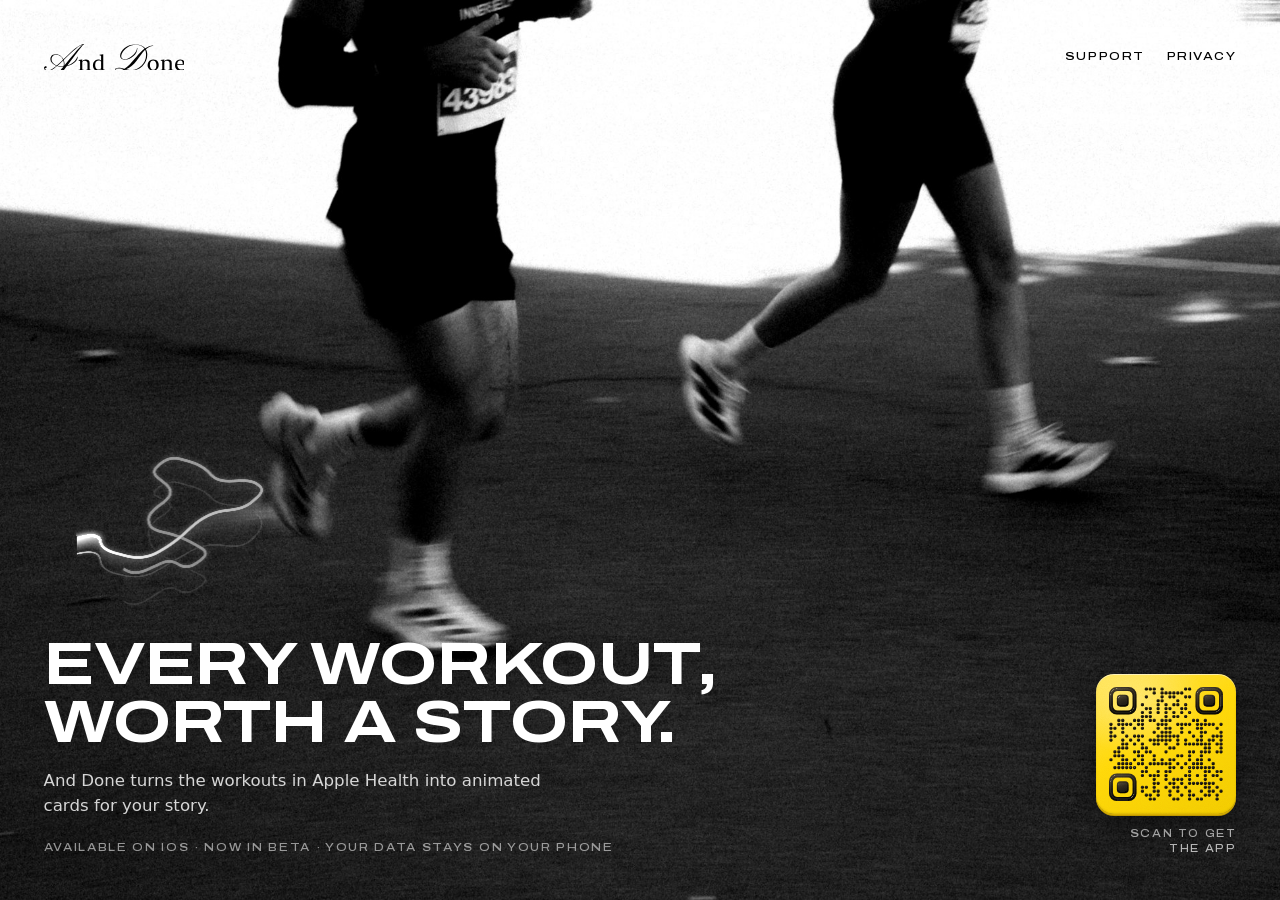
==== index.html @ 9818ea08 "Fine print: Available on iOS Co-Authored-By: Claude Opus 5.5 <noreply@anthropic.com>" ====
<!doctype html>
<html lang="en">
<head>
<meta charset="utf-8">
<meta name="viewport" content="width=device-width, initial-scale=1, viewport-fit=cover">
<title>And Done · Every workout, worth a story</title>
<meta name="description" content="And Done turns the workouts in Apple Health into animated cards for your story. Available on iOS, and your data stays on your phone.">
<meta name="theme-color" content="#000000">
<meta property="og:type" content="website">
<meta property="og:url" content="https://anddone.club/">
<meta property="og:title" content="And Done · Every workout, worth a story">
<meta property="og:description" content="Turn the workouts in Apple Health into animated cards for your story.">
<meta property="og:image" content="https://anddone.club/assets/og.jpg">
<meta name="twitter:card" content="summary_large_image">
<link rel="canonical" href="https://anddone.club/">
<link rel="icon" href="/assets/favicon.png">
<link rel="apple-touch-icon" href="/assets/apple-touch-icon.png">
<link rel="preload" as="image" href="/assets/runners.jpg" imagesrcset="/assets/runners-1200.jpg 1200w, /assets/runners.jpg 2000w" imagesizes="100vw">
<link rel="stylesheet" href="/assets/site.css">
<script src="/assets/route.js" defer></script>
<script src="/assets/qr.js" defer></script>
</head>
<body class="landing">
<img class="backdrop" src="/assets/runners.jpg" srcset="/assets/runners-1200.jpg 1200w, /assets/runners.jpg 2000w" sizes="100vw" alt="">

<header class="landing-bar">
  <a class="wordmark" href="/" aria-label="And Done home"><svg class="logo-svg" aria-hidden="true" xmlns="http://www.w3.org/2000/svg" viewBox="0 0 69.2203 13.19"><path fill="currentColor" d="M 1.974,13.123 C 1.316,13.123 0.823,12.992 0.494,12.731 C 0.165,12.464 0,12.142 0,11.763 C 0,11.483 0.096,11.288 0.289,11.176 C 0.487,11.058 0.683,10.999 0.875,10.999 C 0.981,10.999 1.083,11.03 1.183,11.092 C 1.288,11.154 1.341,11.263 1.341,11.418 C 1.341,11.536 1.288,11.642 1.183,11.735 C 1.083,11.828 0.962,11.874 0.82,11.874 C 0.739,11.874 0.658,11.871 0.577,11.865 C 0.503,11.853 0.435,11.825 0.373,11.781 L 0.373,11.847 C 0.373,12.145 0.5,12.39 0.754,12.582 C 1.015,12.775 1.447,12.871 2.049,12.871 C 2.465,12.871 2.89,12.781 3.325,12.601 C 3.759,12.421 4.213,12.169 4.685,11.847 C 4.914,11.679 5.141,11.505 5.364,11.325 C 5.594,11.145 5.83,10.956 6.072,10.757 C 5.172,10.422 4.464,9.956 3.949,9.36 C 3.44,8.758 3.17,8.127 3.139,7.469 C 3.12,7.035 3.213,6.631 3.418,6.259 C 3.623,5.88 3.933,5.572 4.349,5.337 C 4.765,5.101 5.274,4.983 5.877,4.983 C 6.715,4.983 7.454,5.231 8.093,5.728 C 8.733,6.218 9.223,6.827 9.565,7.553 L 9.816,7.302 C 10.965,6.153 11.961,5.191 12.806,4.415 C 13.65,3.638 14.377,3.005 14.985,2.515 C 15.594,2.018 16.118,1.624 16.559,1.332 C 17.006,1.04 17.4,0.804 17.742,0.624 C 18.201,0.382 18.58,0.217 18.878,0.13 C 19.176,0.043 19.403,0 19.558,0 C 19.67,0 19.726,0.028 19.726,0.084 C 19.726,0.109 19.663,0.146 19.539,0.196 C 19.446,0.227 19.313,0.332 19.139,0.512 C 18.965,0.692 18.71,1 18.375,1.434 C 18.04,1.863 17.581,2.465 16.997,3.241 C 16.419,4.011 15.681,4.998 14.78,6.203 C 13.886,7.401 12.784,8.863 11.474,10.589 C 12.604,10.254 13.594,9.723 14.445,8.997 C 15.296,8.27 15.901,7.429 16.261,6.473 C 16.336,6.287 16.385,6.193 16.41,6.193 C 16.429,6.193 16.457,6.221 16.494,6.277 C 16.537,6.327 16.559,6.389 16.559,6.463 C 16.522,6.997 16.37,7.469 16.103,7.879 C 15.836,8.283 15.516,8.668 15.143,9.034 C 14.647,9.518 14.054,9.925 13.365,10.254 C 12.675,10.577 11.946,10.819 11.176,10.98 L 9.583,13.085 C 9.391,13.073 9.192,13.06 8.987,13.048 C 8.789,13.036 8.627,13.029 8.503,13.029 C 8.398,13.029 8.301,13.036 8.214,13.048 C 8.134,13.06 8.05,13.073 7.963,13.085 C 8.199,12.787 8.432,12.498 8.661,12.219 C 8.891,11.934 9.118,11.654 9.341,11.381 C 9.391,11.306 9.425,11.247 9.444,11.204 C 9.344,11.21 9.245,11.216 9.146,11.223 C 9.053,11.223 8.956,11.223 8.857,11.223 C 8.404,11.223 7.969,11.191 7.553,11.129 C 7.143,11.067 6.758,10.98 6.398,10.869 C 5.957,11.241 5.569,11.552 5.234,11.8 C 4.905,12.048 4.619,12.247 4.377,12.396 C 3.98,12.644 3.583,12.828 3.185,12.945 C 2.788,13.063 2.384,13.123 1.974,13.123 Z M 9.965,10.617 C 11.716,8.469 13.188,6.696 14.38,5.299 C 15.578,3.902 16.541,2.81 17.267,2.021 C 17.993,1.226 18.527,0.671 18.869,0.354 C 18.67,0.435 18.462,0.522 18.245,0.615 C 18.034,0.708 17.779,0.844 17.481,1.024 C 16.978,1.329 16.395,1.751 15.73,2.291 C 15.072,2.825 14.296,3.499 13.402,4.312 C 12.514,5.125 11.477,6.11 10.291,7.264 L 9.695,7.842 C 9.819,8.152 9.912,8.472 9.975,8.801 C 10.043,9.13 10.077,9.459 10.077,9.788 C 10.077,10.068 10.04,10.344 9.965,10.617 Z M 6.296,10.571 C 6.724,10.204 7.184,9.795 7.674,9.341 C 8.171,8.882 8.73,8.351 9.351,7.749 C 9.034,7.01 8.568,6.411 7.954,5.951 C 7.345,5.492 6.659,5.262 5.895,5.262 C 5.498,5.262 5.132,5.364 4.796,5.569 C 4.467,5.774 4.203,6.044 4.005,6.38 C 3.812,6.709 3.716,7.066 3.716,7.451 C 3.716,8.096 3.93,8.702 4.359,9.267 C 4.787,9.832 5.433,10.266 6.296,10.571 Z M 8.913,10.962 C 9.136,10.962 9.354,10.953 9.565,10.934 C 9.639,10.741 9.692,10.546 9.723,10.347 C 9.76,10.148 9.779,9.981 9.779,9.844 C 9.779,9.23 9.677,8.633 9.472,8.056 C 8.907,8.602 8.385,9.093 7.907,9.528 C 7.435,9.956 7.007,10.338 6.622,10.673 C 7.299,10.866 8.062,10.962 8.913,10.962 Z M 18.787,7.627 L 18.787,8.474 C 18.946,8.217 19.18,8.004 19.488,7.833 C 19.796,7.659 20.158,7.573 20.574,7.573 C 21.125,7.573 21.572,7.721 21.916,8.018 C 22.264,8.315 22.438,8.739 22.438,9.289 L 22.438,12.228 C 22.438,12.395 22.479,12.509 22.563,12.571 C 22.646,12.632 22.86,12.681 23.204,12.717 L 23.204,13.076 L 20.661,13.076 L 20.661,12.717 C 20.98,12.681 21.179,12.636 21.259,12.582 C 21.338,12.524 21.378,12.413 21.378,12.25 L 21.378,9.577 C 21.378,9.128 21.262,8.788 21.03,8.556 C 20.802,8.32 20.489,8.203 20.091,8.203 C 19.779,8.203 19.515,8.264 19.297,8.387 C 19.08,8.507 18.919,8.654 18.814,8.827 L 18.814,12.25 C 18.814,12.413 18.854,12.524 18.933,12.582 C 19.013,12.636 19.212,12.681 19.531,12.717 L 19.531,13.076 L 16.989,13.076 L 16.989,12.717 C 17.329,12.681 17.541,12.632 17.624,12.571 C 17.711,12.509 17.755,12.395 17.755,12.228 L 17.755,8.697 C 17.755,8.552 17.733,8.453 17.689,8.398 C 17.646,8.344 17.548,8.297 17.396,8.257 L 16.989,8.154 L 16.989,7.839 L 18.787,7.627 Z M 24.051,10.441 C 24.051,9.872 24.165,9.373 24.393,8.942 C 24.625,8.511 24.935,8.176 25.322,7.937 C 25.71,7.694 26.145,7.573 26.626,7.573 C 26.938,7.573 27.217,7.627 27.463,7.735 C 27.713,7.844 27.914,7.984 28.066,8.154 L 28.066,6.089 C 28.066,5.941 28.046,5.841 28.006,5.791 C 27.966,5.736 27.869,5.687 27.713,5.644 L 27.3,5.541 L 27.3,5.231 L 29.131,5.014 L 29.131,12.055 C 29.131,12.203 29.151,12.305 29.191,12.359 C 29.234,12.409 29.335,12.457 29.495,12.5 L 29.897,12.603 L 29.897,12.913 L 28.088,13.13 L 28.088,12.234 C 27.943,12.516 27.704,12.746 27.371,12.924 C 27.037,13.101 26.673,13.19 26.279,13.19 C 25.884,13.19 25.516,13.081 25.176,12.864 C 24.839,12.647 24.567,12.333 24.361,11.924 C 24.154,11.511 24.051,11.017 24.051,10.441 Z M 25.159,10.338 C 25.159,10.794 25.228,11.189 25.366,11.522 C 25.503,11.852 25.695,12.107 25.942,12.288 C 26.188,12.466 26.476,12.554 26.806,12.554 C 27.092,12.554 27.343,12.498 27.561,12.386 C 27.782,12.274 27.95,12.111 28.066,11.897 L 28.066,8.659 C 27.975,8.5 27.822,8.364 27.604,8.252 C 27.39,8.136 27.139,8.078 26.849,8.078 C 26.519,8.078 26.228,8.17 25.974,8.355 C 25.721,8.536 25.522,8.797 25.377,9.137 C 25.232,9.474 25.159,9.874 25.159,10.338 Z M 36.607,13.132 C 36.005,13.132 35.573,13.06 35.312,12.918 C 35.058,12.775 34.931,12.617 34.931,12.443 C 34.931,12.262 35.095,12.086 35.424,11.912 C 35.753,11.732 36.228,11.642 36.849,11.642 C 37.172,11.642 37.52,11.679 37.892,11.753 C 38.271,11.828 38.783,11.961 39.429,12.154 C 39.448,12.16 39.466,12.166 39.485,12.172 C 39.504,12.172 39.525,12.179 39.55,12.191 C 40.196,11.837 40.919,11.269 41.72,10.487 C 42.527,9.704 43.521,8.599 44.7,7.171 C 45.234,6.526 45.756,5.898 46.265,5.29 C 46.774,4.681 47.373,4.058 48.062,3.418 C 48.466,3.033 48.922,2.67 49.431,2.328 C 48.997,1.658 48.401,1.17 47.643,0.866 C 46.886,0.562 46.026,0.41 45.064,0.41 C 44.325,0.41 43.608,0.534 42.912,0.782 C 42.217,1.024 41.568,1.35 40.966,1.76 C 40.37,2.164 39.845,2.614 39.392,3.111 C 38.938,3.607 38.585,4.11 38.33,4.619 C 38.082,5.122 37.958,5.591 37.958,6.026 C 37.958,6.473 38.11,6.833 38.414,7.106 C 38.724,7.379 39.162,7.516 39.727,7.516 C 40.112,7.516 40.556,7.413 41.059,7.209 C 41.562,6.997 42.077,6.712 42.605,6.352 C 43.133,5.992 43.623,5.582 44.076,5.122 C 44.536,4.663 44.911,4.179 45.203,3.669 C 45.501,3.16 45.666,2.654 45.697,2.151 C 45.715,2.009 45.75,1.937 45.799,1.937 C 45.874,1.937 45.911,2.002 45.911,2.133 C 45.911,2.803 45.74,3.474 45.399,4.144 C 45.057,4.809 44.592,5.414 44.002,5.961 C 43.418,6.507 42.754,6.948 42.009,7.283 C 41.27,7.612 40.5,7.777 39.699,7.777 C 39.32,7.777 38.954,7.696 38.6,7.534 C 38.252,7.367 37.967,7.137 37.743,6.845 C 37.526,6.547 37.417,6.203 37.417,5.812 C 37.417,5.116 37.613,4.436 38.004,3.772 C 38.395,3.101 38.938,2.496 39.634,1.956 C 40.329,1.416 41.136,0.987 42.055,0.671 C 42.974,0.348 43.958,0.186 45.008,0.186 C 46.082,0.186 47.023,0.354 47.83,0.689 C 48.637,1.024 49.286,1.496 49.776,2.105 C 50.385,1.72 51.024,1.394 51.695,1.127 C 52.371,0.86 53.002,0.714 53.585,0.689 C 53.678,0.689 53.725,0.72 53.725,0.782 C 53.725,0.82 53.709,0.848 53.678,0.866 C 53.647,0.879 53.56,0.897 53.418,0.922 C 52.859,0.99 52.297,1.167 51.732,1.453 C 51.173,1.738 50.627,2.111 50.093,2.57 C 50.552,3.334 50.782,4.228 50.782,5.253 C 50.782,6.395 50.562,7.444 50.121,8.401 C 49.686,9.357 49.09,10.186 48.333,10.887 C 47.581,11.589 46.728,12.132 45.771,12.517 C 44.821,12.902 43.831,13.095 42.8,13.095 C 42.335,13.095 41.888,13.057 41.459,12.983 C 41.031,12.908 40.525,12.787 39.941,12.62 C 38.935,12.961 37.824,13.132 36.607,13.132 Z M 42.847,12.815 C 43.76,12.815 44.651,12.629 45.52,12.256 C 46.395,11.884 47.184,11.362 47.886,10.692 C 48.587,10.015 49.146,9.217 49.562,8.298 C 49.978,7.379 50.186,6.377 50.186,5.29 C 50.186,4.352 50.034,3.551 49.73,2.887 C 49.022,3.551 48.339,4.359 47.681,5.309 C 46.967,6.339 46.249,7.323 45.529,8.261 C 44.809,9.192 44.033,10.021 43.201,10.748 C 42.369,11.468 41.428,12.036 40.379,12.452 C 40.702,12.551 41.056,12.638 41.441,12.713 C 41.832,12.781 42.301,12.815 42.847,12.815 Z M 36.765,12.834 C 37.188,12.834 37.588,12.806 37.967,12.75 C 38.352,12.688 38.74,12.57 39.131,12.396 C 38.721,12.29 38.327,12.207 37.948,12.145 C 37.576,12.076 37.188,12.042 36.784,12.042 C 36.256,12.042 35.859,12.082 35.592,12.163 C 35.325,12.244 35.191,12.337 35.191,12.443 C 35.191,12.703 35.716,12.834 36.765,12.834 Z M 53.628,13.19 C 53.121,13.19 52.663,13.072 52.254,12.837 C 51.844,12.601 51.52,12.274 51.281,11.854 C 51.042,11.433 50.923,10.95 50.923,10.403 C 50.923,9.842 51.046,9.349 51.292,8.925 C 51.538,8.502 51.87,8.17 52.286,7.931 C 52.706,7.692 53.179,7.573 53.704,7.573 C 54.215,7.573 54.675,7.69 55.084,7.926 C 55.493,8.157 55.818,8.483 56.057,8.904 C 56.296,9.324 56.415,9.809 56.415,10.36 C 56.415,10.917 56.292,11.408 56.046,11.832 C 55.803,12.256 55.472,12.589 55.052,12.831 C 54.632,13.07 54.157,13.19 53.628,13.19 Z M 53.704,12.701 C 54.03,12.701 54.309,12.609 54.541,12.424 C 54.773,12.239 54.95,11.98 55.073,11.647 C 55.2,11.314 55.264,10.917 55.264,10.457 C 55.264,9.972 55.193,9.55 55.052,9.191 C 54.91,8.833 54.717,8.556 54.47,8.36 C 54.228,8.161 53.947,8.061 53.628,8.061 C 53.302,8.061 53.023,8.154 52.792,8.339 C 52.56,8.52 52.382,8.779 52.259,9.115 C 52.136,9.449 52.075,9.845 52.075,10.305 C 52.075,10.79 52.145,11.213 52.286,11.571 C 52.428,11.93 52.62,12.209 52.862,12.408 C 53.108,12.603 53.389,12.701 53.704,12.701 Z M 59.153,7.627 L 59.153,8.474 C 59.313,8.217 59.546,8.004 59.854,7.833 C 60.162,7.659 60.524,7.573 60.941,7.573 C 61.491,7.573 61.939,7.721 62.283,8.018 C 62.63,8.315 62.804,8.739 62.804,9.289 L 62.804,12.228 C 62.804,12.395 62.846,12.509 62.929,12.571 C 63.013,12.632 63.226,12.681 63.57,12.717 L 63.57,13.076 L 61.028,13.076 L 61.028,12.717 C 61.346,12.681 61.546,12.636 61.625,12.582 C 61.705,12.524 61.745,12.413 61.745,12.25 L 61.745,9.577 C 61.745,9.128 61.629,8.788 61.397,8.556 C 61.169,8.32 60.856,8.203 60.457,8.203 C 60.146,8.203 59.881,8.264 59.664,8.387 C 59.447,8.507 59.286,8.654 59.181,8.827 L 59.181,12.25 C 59.181,12.413 59.22,12.524 59.3,12.582 C 59.38,12.636 59.579,12.681 59.898,12.717 L 59.898,13.076 L 57.355,13.076 L 57.355,12.717 C 57.696,12.681 57.907,12.632 57.991,12.571 C 58.078,12.509 58.121,12.395 58.121,12.228 L 58.121,8.697 C 58.121,8.552 58.099,8.453 58.056,8.398 C 58.013,8.344 57.915,8.297 57.763,8.257 L 57.355,8.154 L 57.355,7.839 L 59.153,7.627 Z M 64.418,10.408 C 64.418,9.854 64.526,9.364 64.744,8.936 C 64.961,8.509 65.262,8.176 65.645,7.937 C 66.029,7.694 66.473,7.573 66.977,7.573 C 67.458,7.573 67.866,7.667 68.199,7.855 C 68.532,8.043 68.786,8.31 68.96,8.654 C 69.133,8.998 69.22,9.403 69.22,9.871 C 69.22,10.012 69.215,10.13 69.204,10.224 L 65.015,10.224 L 65.015,9.811 L 68.324,9.805 L 68.194,9.947 C 68.194,9.914 68.194,9.883 68.194,9.854 C 68.194,9.822 68.194,9.784 68.194,9.74 C 68.194,9.389 68.146,9.088 68.052,8.838 C 67.958,8.585 67.819,8.393 67.634,8.262 C 67.453,8.128 67.228,8.061 66.96,8.061 C 66.526,8.061 66.172,8.23 65.901,8.567 C 65.633,8.9 65.499,9.409 65.499,10.093 C 65.499,10.589 65.588,11.022 65.765,11.392 C 65.946,11.758 66.198,12.044 66.52,12.25 C 66.843,12.453 67.223,12.554 67.661,12.554 C 67.944,12.554 68.212,12.507 68.465,12.413 C 68.722,12.315 68.934,12.187 69.101,12.027 L 69.101,12.386 C 68.912,12.621 68.644,12.815 68.297,12.967 C 67.949,13.116 67.547,13.19 67.091,13.19 C 66.58,13.19 66.124,13.078 65.722,12.853 C 65.32,12.629 65.001,12.31 64.765,11.897 C 64.534,11.48 64.418,10.984 64.418,10.408 Z"/></svg>
</a>
  <nav aria-label="Site">
    <a href="/support/">Support</a>
    <a href="/privacy/">Privacy</a>
  </nav>
</header>

<main class="hero">
  <canvas class="route" aria-hidden="true"></canvas>
  <h1>Every workout, worth a&nbsp;story.</h1>
  <p class="sub">And Done turns the workouts in Apple&nbsp;Health into animated cards for your&nbsp;story.</p>
  <p class="fine">Available on iOS <span aria-hidden="true">·</span> Now in beta <span aria-hidden="true">·</span> Your data stays on your&nbsp;phone</p>
  <a class="get" href="/get">Get the beta</a>
</main>

<aside class="qr" aria-label="Get the app on your iPhone">
  <a class="qr-tile" href="/get" aria-label="Get And Done on your iPhone"><svg class="qr-code" xmlns="http://www.w3.org/2000/svg" viewBox="0 0 29 29" role="img" aria-label="QR code for https://anddone.club/get"><defs>
<linearGradient id="qr-dot" x1="0" y1="0" x2="0.35" y2="1"><stop offset="0" stop-color="#4a4130"/><stop offset="0.55" stop-color="#1c1810"/><stop offset="1" stop-color="#090805"/></linearGradient>
<filter id="qr-emboss" x="-4%" y="-4%" width="108%" height="108%" color-interpolation-filters="sRGB">
<feOffset in="SourceAlpha" dx="0.05" dy="0.11" result="drop"/>
<feGaussianBlur in="drop" stdDeviation="0.09" result="dropBlur"/>
<feFlood flood-color="#5c4400" flood-opacity="0.4"/>
<feComposite in2="dropBlur" operator="in" result="shadow"/>
<feGaussianBlur in="SourceAlpha" stdDeviation="0.12" result="bump"/>
<feSpecularLighting in="bump" surfaceScale="1.0" specularConstant="0.42" specularExponent="26" lighting-color="#fff4c8" result="spec"><feDistantLight azimuth="225" elevation="48"/></feSpecularLighting>
<feComposite in="spec" in2="SourceAlpha" operator="in" result="specIn"/>
<feMerge><feMergeNode in="shadow"/><feMergeNode in="SourceGraphic"/><feMergeNode in="specIn"/></feMerge>
</filter>
</defs><g fill="url(#qr-dot)" filter="url(#qr-emboss)"><rect x="9.10" y="0.10" width="0.8" height="0.8" rx="0.34"/><rect x="10.10" y="0.10" width="0.8" height="0.8" rx="0.34"/><rect x="11.10" y="0.10" width="0.8" height="0.8" rx="0.34"/><rect x="13.10" y="0.10" width="0.8" height="0.8" rx="0.34"/><rect x="19.10" y="0.10" width="0.8" height="0.8" rx="0.34"/><rect x="20.10" y="0.10" width="0.8" height="0.8" rx="0.34"/><rect x="11.10" y="1.10" width="0.8" height="0.8" rx="0.34"/><rect x="13.10" y="1.10" width="0.8" height="0.8" rx="0.34"/><rect x="14.10" y="1.10" width="0.8" height="0.8" rx="0.34"/><rect x="15.10" y="1.10" width="0.8" height="0.8" rx="0.34"/><rect x="16.10" y="1.10" width="0.8" height="0.8" rx="0.34"/><rect x="17.10" y="1.10" width="0.8" height="0.8" rx="0.34"/><rect x="18.10" y="1.10" width="0.8" height="0.8" rx="0.34"/><rect x="9.10" y="2.10" width="0.8" height="0.8" rx="0.34"/><rect x="13.10" y="2.10" width="0.8" height="0.8" rx="0.34"/><rect x="15.10" y="2.10" width="0.8" height="0.8" rx="0.34"/><rect x="16.10" y="2.10" width="0.8" height="0.8" rx="0.34"/><rect x="19.10" y="2.10" width="0.8" height="0.8" rx="0.34"/><rect x="20.10" y="2.10" width="0.8" height="0.8" rx="0.34"/><rect x="12.10" y="3.10" width="0.8" height="0.8" rx="0.34"/><rect x="13.10" y="3.10" width="0.8" height="0.8" rx="0.34"/><rect x="17.10" y="3.10" width="0.8" height="0.8" rx="0.34"/><rect x="8.10" y="4.10" width="0.8" height="0.8" rx="0.34"/><rect x="12.10" y="4.10" width="0.8" height="0.8" rx="0.34"/><rect x="14.10" y="4.10" width="0.8" height="0.8" rx="0.34"/><rect x="16.10" y="4.10" width="0.8" height="0.8" rx="0.34"/><rect x="17.10" y="4.10" width="0.8" height="0.8" rx="0.34"/><rect x="19.10" y="4.10" width="0.8" height="0.8" rx="0.34"/><rect x="9.10" y="5.10" width="0.8" height="0.8" rx="0.34"/><rect x="10.10" y="5.10" width="0.8" height="0.8" rx="0.34"/><rect x="12.10" y="5.10" width="0.8" height="0.8" rx="0.34"/><rect x="14.10" y="5.10" width="0.8" height="0.8" rx="0.34"/><rect x="15.10" y="5.10" width="0.8" height="0.8" rx="0.34"/><rect x="18.10" y="5.10" width="0.8" height="0.8" rx="0.34"/><rect x="19.10" y="5.10" width="0.8" height="0.8" rx="0.34"/><rect x="8.10" y="6.10" width="0.8" height="0.8" rx="0.34"/><rect x="10.10" y="6.10" width="0.8" height="0.8" rx="0.34"/><rect x="12.10" y="6.10" width="0.8" height="0.8" rx="0.34"/><rect x="14.10" y="6.10" width="0.8" height="0.8" rx="0.34"/><rect x="16.10" y="6.10" width="0.8" height="0.8" rx="0.34"/><rect x="18.10" y="6.10" width="0.8" height="0.8" rx="0.34"/><rect x="20.10" y="6.10" width="0.8" height="0.8" rx="0.34"/><rect x="8.10" y="7.10" width="0.8" height="0.8" rx="0.34"/><rect x="9.10" y="7.10" width="0.8" height="0.8" rx="0.34"/><rect x="10.10" y="7.10" width="0.8" height="0.8" rx="0.34"/><rect x="14.10" y="7.10" width="0.8" height="0.8" rx="0.34"/><rect x="16.10" y="7.10" width="0.8" height="0.8" rx="0.34"/><rect x="17.10" y="7.10" width="0.8" height="0.8" rx="0.34"/><rect x="19.10" y="7.10" width="0.8" height="0.8" rx="0.34"/><rect x="2.10" y="8.10" width="0.8" height="0.8" rx="0.34"/><rect x="3.10" y="8.10" width="0.8" height="0.8" rx="0.34"/><rect x="6.10" y="8.10" width="0.8" height="0.8" rx="0.34"/><rect x="7.10" y="8.10" width="0.8" height="0.8" rx="0.34"/><rect x="8.10" y="8.10" width="0.8" height="0.8" rx="0.34"/><rect x="10.10" y="8.10" width="0.8" height="0.8" rx="0.34"/><rect x="11.10" y="8.10" width="0.8" height="0.8" rx="0.34"/><rect x="13.10" y="8.10" width="0.8" height="0.8" rx="0.34"/><rect x="14.10" y="8.10" width="0.8" height="0.8" rx="0.34"/><rect x="15.10" y="8.10" width="0.8" height="0.8" rx="0.34"/><rect x="21.10" y="8.10" width="0.8" height="0.8" rx="0.34"/><rect x="22.10" y="8.10" width="0.8" height="0.8" rx="0.34"/><rect x="24.10" y="8.10" width="0.8" height="0.8" rx="0.34"/><rect x="0.10" y="9.10" width="0.8" height="0.8" rx="0.34"/><rect x="2.10" y="9.10" width="0.8" height="0.8" rx="0.34"/><rect x="3.10" y="9.10" width="0.8" height="0.8" rx="0.34"/><rect x="4.10" y="9.10" width="0.8" height="0.8" rx="0.34"/><rect x="5.10" y="9.10" width="0.8" height="0.8" rx="0.34"/><rect x="7.10" y="9.10" width="0.8" height="0.8" rx="0.34"/><rect x="8.10" y="9.10" width="0.8" height="0.8" rx="0.34"/><rect x="12.10" y="9.10" width="0.8" height="0.8" rx="0.34"/><rect x="13.10" y="9.10" width="0.8" height="0.8" rx="0.34"/><rect x="14.10" y="9.10" width="0.8" height="0.8" rx="0.34"/><rect x="17.10" y="9.10" width="0.8" height="0.8" rx="0.34"/><rect x="18.10" y="9.10" width="0.8" height="0.8" rx="0.34"/><rect x="19.10" y="9.10" width="0.8" height="0.8" rx="0.34"/><rect x="20.10" y="9.10" width="0.8" height="0.8" rx="0.34"/><rect x="22.10" y="9.10" width="0.8" height="0.8" rx="0.34"/><rect x="23.10" y="9.10" width="0.8" height="0.8" rx="0.34"/><rect x="24.10" y="9.10" width="0.8" height="0.8" rx="0.34"/><rect x="25.10" y="9.10" width="0.8" height="0.8" rx="0.34"/><rect x="26.10" y="9.10" width="0.8" height="0.8" rx="0.34"/><rect x="28.10" y="9.10" width="0.8" height="0.8" rx="0.34"/><rect x="0.10" y="10.10" width="0.8" height="0.8" rx="0.34"/><rect x="1.10" y="10.10" width="0.8" height="0.8" rx="0.34"/><rect x="3.10" y="10.10" width="0.8" height="0.8" rx="0.34"/><rect x="6.10" y="10.10" width="0.8" height="0.8" rx="0.34"/><rect x="8.10" y="10.10" width="0.8" height="0.8" rx="0.34"/><rect x="12.10" y="10.10" width="0.8" height="0.8" rx="0.34"/><rect x="14.10" y="10.10" width="0.8" height="0.8" rx="0.34"/><rect x="15.10" y="10.10" width="0.8" height="0.8" rx="0.34"/><rect x="18.10" y="10.10" width="0.8" height="0.8" rx="0.34"/><rect x="22.10" y="10.10" width="0.8" height="0.8" rx="0.34"/><rect x="23.10" y="10.10" width="0.8" height="0.8" rx="0.34"/><rect x="27.10" y="10.10" width="0.8" height="0.8" rx="0.34"/><rect x="0.10" y="11.10" width="0.8" height="0.8" rx="0.34"/><rect x="3.10" y="11.10" width="0.8" height="0.8" rx="0.34"/><rect x="11.10" y="11.10" width="0.8" height="0.8" rx="0.34"/><rect x="13.10" y="11.10" width="0.8" height="0.8" rx="0.34"/><rect x="14.10" y="11.10" width="0.8" height="0.8" rx="0.34"/><rect x="15.10" y="11.10" width="0.8" height="0.8" rx="0.34"/><rect x="18.10" y="11.10" width="0.8" height="0.8" rx="0.34"/><rect x="20.10" y="11.10" width="0.8" height="0.8" rx="0.34"/><rect x="23.10" y="11.10" width="0.8" height="0.8" rx="0.34"/><rect x="24.10" y="11.10" width="0.8" height="0.8" rx="0.34"/><rect x="28.10" y="11.10" width="0.8" height="0.8" rx="0.34"/><rect x="0.10" y="12.10" width="0.8" height="0.8" rx="0.34"/><rect x="1.10" y="12.10" width="0.8" height="0.8" rx="0.34"/><rect x="4.10" y="12.10" width="0.8" height="0.8" rx="0.34"/><rect x="6.10" y="12.10" width="0.8" height="0.8" rx="0.34"/><rect x="7.10" y="12.10" width="0.8" height="0.8" rx="0.34"/><rect x="8.10" y="12.10" width="0.8" height="0.8" rx="0.34"/><rect x="12.10" y="12.10" width="0.8" height="0.8" rx="0.34"/><rect x="13.10" y="12.10" width="0.8" height="0.8" rx="0.34"/><rect x="14.10" y="12.10" width="0.8" height="0.8" rx="0.34"/><rect x="15.10" y="12.10" width="0.8" height="0.8" rx="0.34"/><rect x="16.10" y="12.10" width="0.8" height="0.8" rx="0.34"/><rect x="17.10" y="12.10" width="0.8" height="0.8" rx="0.34"/><rect x="21.10" y="12.10" width="0.8" height="0.8" rx="0.34"/><rect x="23.10" y="12.10" width="0.8" height="0.8" rx="0.34"/><rect x="26.10" y="12.10" width="0.8" height="0.8" rx="0.34"/><rect x="27.10" y="12.10" width="0.8" height="0.8" rx="0.34"/><rect x="28.10" y="12.10" width="0.8" height="0.8" rx="0.34"/><rect x="0.10" y="13.10" width="0.8" height="0.8" rx="0.34"/><rect x="3.10" y="13.10" width="0.8" height="0.8" rx="0.34"/><rect x="5.10" y="13.10" width="0.8" height="0.8" rx="0.34"/><rect x="7.10" y="13.10" width="0.8" height="0.8" rx="0.34"/><rect x="10.10" y="13.10" width="0.8" height="0.8" rx="0.34"/><rect x="11.10" y="13.10" width="0.8" height="0.8" rx="0.34"/><rect x="12.10" y="13.10" width="0.8" height="0.8" rx="0.34"/><rect x="13.10" y="13.10" width="0.8" height="0.8" rx="0.34"/><rect x="14.10" y="13.10" width="0.8" height="0.8" rx="0.34"/><rect x="15.10" y="13.10" width="0.8" height="0.8" rx="0.34"/><rect x="17.10" y="13.10" width="0.8" height="0.8" rx="0.34"/><rect x="19.10" y="13.10" width="0.8" height="0.8" rx="0.34"/><rect x="22.10" y="13.10" width="0.8" height="0.8" rx="0.34"/><rect x="23.10" y="13.10" width="0.8" height="0.8" rx="0.34"/><rect x="25.10" y="13.10" width="0.8" height="0.8" rx="0.34"/><rect x="26.10" y="13.10" width="0.8" height="0.8" rx="0.34"/><rect x="28.10" y="13.10" width="0.8" height="0.8" rx="0.34"/><rect x="3.10" y="14.10" width="0.8" height="0.8" rx="0.34"/><rect x="4.10" y="14.10" width="0.8" height="0.8" rx="0.34"/><rect x="6.10" y="14.10" width="0.8" height="0.8" rx="0.34"/><rect x="8.10" y="14.10" width="0.8" height="0.8" rx="0.34"/><rect x="11.10" y="14.10" width="0.8" height="0.8" rx="0.34"/><rect x="12.10" y="14.10" width="0.8" height="0.8" rx="0.34"/><rect x="14.10" y="14.10" width="0.8" height="0.8" rx="0.34"/><rect x="17.10" y="14.10" width="0.8" height="0.8" rx="0.34"/><rect x="19.10" y="14.10" width="0.8" height="0.8" rx="0.34"/><rect x="20.10" y="14.10" width="0.8" height="0.8" rx="0.34"/><rect x="21.10" y="14.10" width="0.8" height="0.8" rx="0.34"/><rect x="22.10" y="14.10" width="0.8" height="0.8" rx="0.34"/><rect x="23.10" y="14.10" width="0.8" height="0.8" rx="0.34"/><rect x="24.10" y="14.10" width="0.8" height="0.8" rx="0.34"/><rect x="25.10" y="14.10" width="0.8" height="0.8" rx="0.34"/><rect x="27.10" y="14.10" width="0.8" height="0.8" rx="0.34"/><rect x="28.10" y="14.10" width="0.8" height="0.8" rx="0.34"/><rect x="2.10" y="15.10" width="0.8" height="0.8" rx="0.34"/><rect x="3.10" y="15.10" width="0.8" height="0.8" rx="0.34"/><rect x="4.10" y="15.10" width="0.8" height="0.8" rx="0.34"/><rect x="8.10" y="15.10" width="0.8" height="0.8" rx="0.34"/><rect x="9.10" y="15.10" width="0.8" height="0.8" rx="0.34"/><rect x="15.10" y="15.10" width="0.8" height="0.8" rx="0.34"/><rect x="16.10" y="15.10" width="0.8" height="0.8" rx="0.34"/><rect x="24.10" y="15.10" width="0.8" height="0.8" rx="0.34"/><rect x="25.10" y="15.10" width="0.8" height="0.8" rx="0.34"/><rect x="28.10" y="15.10" width="0.8" height="0.8" rx="0.34"/><rect x="1.10" y="16.10" width="0.8" height="0.8" rx="0.34"/><rect x="2.10" y="16.10" width="0.8" height="0.8" rx="0.34"/><rect x="6.10" y="16.10" width="0.8" height="0.8" rx="0.34"/><rect x="7.10" y="16.10" width="0.8" height="0.8" rx="0.34"/><rect x="9.10" y="16.10" width="0.8" height="0.8" rx="0.34"/><rect x="10.10" y="16.10" width="0.8" height="0.8" rx="0.34"/><rect x="14.10" y="16.10" width="0.8" height="0.8" rx="0.34"/><rect x="20.10" y="16.10" width="0.8" height="0.8" rx="0.34"/><rect x="21.10" y="16.10" width="0.8" height="0.8" rx="0.34"/><rect x="23.10" y="16.10" width="0.8" height="0.8" rx="0.34"/><rect x="24.10" y="16.10" width="0.8" height="0.8" rx="0.34"/><rect x="25.10" y="16.10" width="0.8" height="0.8" rx="0.34"/><rect x="27.10" y="16.10" width="0.8" height="0.8" rx="0.34"/><rect x="28.10" y="16.10" width="0.8" height="0.8" rx="0.34"/><rect x="1.10" y="17.10" width="0.8" height="0.8" rx="0.34"/><rect x="2.10" y="17.10" width="0.8" height="0.8" rx="0.34"/><rect x="3.10" y="17.10" width="0.8" height="0.8" rx="0.34"/><rect x="7.10" y="17.10" width="0.8" height="0.8" rx="0.34"/><rect x="8.10" y="17.10" width="0.8" height="0.8" rx="0.34"/><rect x="11.10" y="17.10" width="0.8" height="0.8" rx="0.34"/><rect x="17.10" y="17.10" width="0.8" height="0.8" rx="0.34"/><rect x="18.10" y="17.10" width="0.8" height="0.8" rx="0.34"/><rect x="20.10" y="17.10" width="0.8" height="0.8" rx="0.34"/><rect x="23.10" y="17.10" width="0.8" height="0.8" rx="0.34"/><rect x="0.10" y="18.10" width="0.8" height="0.8" rx="0.34"/><rect x="3.10" y="18.10" width="0.8" height="0.8" rx="0.34"/><rect x="4.10" y="18.10" width="0.8" height="0.8" rx="0.34"/><rect x="6.10" y="18.10" width="0.8" height="0.8" rx="0.34"/><rect x="8.10" y="18.10" width="0.8" height="0.8" rx="0.34"/><rect x="11.10" y="18.10" width="0.8" height="0.8" rx="0.34"/><rect x="13.10" y="18.10" width="0.8" height="0.8" rx="0.34"/><rect x="15.10" y="18.10" width="0.8" height="0.8" rx="0.34"/><rect x="16.10" y="18.10" width="0.8" height="0.8" rx="0.34"/><rect x="20.10" y="18.10" width="0.8" height="0.8" rx="0.34"/><rect x="22.10" y="18.10" width="0.8" height="0.8" rx="0.34"/><rect x="23.10" y="18.10" width="0.8" height="0.8" rx="0.34"/><rect x="25.10" y="18.10" width="0.8" height="0.8" rx="0.34"/><rect x="2.10" y="19.10" width="0.8" height="0.8" rx="0.34"/><rect x="3.10" y="19.10" width="0.8" height="0.8" rx="0.34"/><rect x="4.10" y="19.10" width="0.8" height="0.8" rx="0.34"/><rect x="5.10" y="19.10" width="0.8" height="0.8" rx="0.34"/><rect x="7.10" y="19.10" width="0.8" height="0.8" rx="0.34"/><rect x="8.10" y="19.10" width="0.8" height="0.8" rx="0.34"/><rect x="10.10" y="19.10" width="0.8" height="0.8" rx="0.34"/><rect x="11.10" y="19.10" width="0.8" height="0.8" rx="0.34"/><rect x="12.10" y="19.10" width="0.8" height="0.8" rx="0.34"/><rect x="13.10" y="19.10" width="0.8" height="0.8" rx="0.34"/><rect x="14.10" y="19.10" width="0.8" height="0.8" rx="0.34"/><rect x="15.10" y="19.10" width="0.8" height="0.8" rx="0.34"/><rect x="17.10" y="19.10" width="0.8" height="0.8" rx="0.34"/><rect x="19.10" y="19.10" width="0.8" height="0.8" rx="0.34"/><rect x="21.10" y="19.10" width="0.8" height="0.8" rx="0.34"/><rect x="22.10" y="19.10" width="0.8" height="0.8" rx="0.34"/><rect x="23.10" y="19.10" width="0.8" height="0.8" rx="0.34"/><rect x="26.10" y="19.10" width="0.8" height="0.8" rx="0.34"/><rect x="1.10" y="20.10" width="0.8" height="0.8" rx="0.34"/><rect x="2.10" y="20.10" width="0.8" height="0.8" rx="0.34"/><rect x="3.10" y="20.10" width="0.8" height="0.8" rx="0.34"/><rect x="4.10" y="20.10" width="0.8" height="0.8" rx="0.34"/><rect x="5.10" y="20.10" width="0.8" height="0.8" rx="0.34"/><rect x="6.10" y="20.10" width="0.8" height="0.8" rx="0.34"/><rect x="9.10" y="20.10" width="0.8" height="0.8" rx="0.34"/><rect x="15.10" y="20.10" width="0.8" height="0.8" rx="0.34"/><rect x="16.10" y="20.10" width="0.8" height="0.8" rx="0.34"/><rect x="18.10" y="20.10" width="0.8" height="0.8" rx="0.34"/><rect x="20.10" y="20.10" width="0.8" height="0.8" rx="0.34"/><rect x="21.10" y="20.10" width="0.8" height="0.8" rx="0.34"/><rect x="22.10" y="20.10" width="0.8" height="0.8" rx="0.34"/><rect x="23.10" y="20.10" width="0.8" height="0.8" rx="0.34"/><rect x="24.10" y="20.10" width="0.8" height="0.8" rx="0.34"/><rect x="25.10" y="20.10" width="0.8" height="0.8" rx="0.34"/><rect x="26.10" y="20.10" width="0.8" height="0.8" rx="0.34"/><rect x="8.10" y="21.10" width="0.8" height="0.8" rx="0.34"/><rect x="9.10" y="21.10" width="0.8" height="0.8" rx="0.34"/><rect x="12.10" y="21.10" width="0.8" height="0.8" rx="0.34"/><rect x="14.10" y="21.10" width="0.8" height="0.8" rx="0.34"/><rect x="15.10" y="21.10" width="0.8" height="0.8" rx="0.34"/><rect x="20.10" y="21.10" width="0.8" height="0.8" rx="0.34"/><rect x="24.10" y="21.10" width="0.8" height="0.8" rx="0.34"/><rect x="25.10" y="21.10" width="0.8" height="0.8" rx="0.34"/><rect x="27.10" y="21.10" width="0.8" height="0.8" rx="0.34"/><rect x="28.10" y="21.10" width="0.8" height="0.8" rx="0.34"/><rect x="8.10" y="22.10" width="0.8" height="0.8" rx="0.34"/><rect x="10.10" y="22.10" width="0.8" height="0.8" rx="0.34"/><rect x="11.10" y="22.10" width="0.8" height="0.8" rx="0.34"/><rect x="12.10" y="22.10" width="0.8" height="0.8" rx="0.34"/><rect x="14.10" y="22.10" width="0.8" height="0.8" rx="0.34"/><rect x="19.10" y="22.10" width="0.8" height="0.8" rx="0.34"/><rect x="20.10" y="22.10" width="0.8" height="0.8" rx="0.34"/><rect x="22.10" y="22.10" width="0.8" height="0.8" rx="0.34"/><rect x="24.10" y="22.10" width="0.8" height="0.8" rx="0.34"/><rect x="26.10" y="22.10" width="0.8" height="0.8" rx="0.34"/><rect x="27.10" y="22.10" width="0.8" height="0.8" rx="0.34"/><rect x="11.10" y="23.10" width="0.8" height="0.8" rx="0.34"/><rect x="14.10" y="23.10" width="0.8" height="0.8" rx="0.34"/><rect x="16.10" y="23.10" width="0.8" height="0.8" rx="0.34"/><rect x="17.10" y="23.10" width="0.8" height="0.8" rx="0.34"/><rect x="18.10" y="23.10" width="0.8" height="0.8" rx="0.34"/><rect x="20.10" y="23.10" width="0.8" height="0.8" rx="0.34"/><rect x="24.10" y="23.10" width="0.8" height="0.8" rx="0.34"/><rect x="28.10" y="23.10" width="0.8" height="0.8" rx="0.34"/><rect x="11.10" y="24.10" width="0.8" height="0.8" rx="0.34"/><rect x="12.10" y="24.10" width="0.8" height="0.8" rx="0.34"/><rect x="15.10" y="24.10" width="0.8" height="0.8" rx="0.34"/><rect x="16.10" y="24.10" width="0.8" height="0.8" rx="0.34"/><rect x="18.10" y="24.10" width="0.8" height="0.8" rx="0.34"/><rect x="20.10" y="24.10" width="0.8" height="0.8" rx="0.34"/><rect x="21.10" y="24.10" width="0.8" height="0.8" rx="0.34"/><rect x="22.10" y="24.10" width="0.8" height="0.8" rx="0.34"/><rect x="23.10" y="24.10" width="0.8" height="0.8" rx="0.34"/><rect x="24.10" y="24.10" width="0.8" height="0.8" rx="0.34"/><rect x="25.10" y="24.10" width="0.8" height="0.8" rx="0.34"/><rect x="26.10" y="24.10" width="0.8" height="0.8" rx="0.34"/><rect x="8.10" y="25.10" width="0.8" height="0.8" rx="0.34"/><rect x="9.10" y="25.10" width="0.8" height="0.8" rx="0.34"/><rect x="11.10" y="25.10" width="0.8" height="0.8" rx="0.34"/><rect x="14.10" y="25.10" width="0.8" height="0.8" rx="0.34"/><rect x="16.10" y="25.10" width="0.8" height="0.8" rx="0.34"/><rect x="17.10" y="25.10" width="0.8" height="0.8" rx="0.34"/><rect x="19.10" y="25.10" width="0.8" height="0.8" rx="0.34"/><rect x="24.10" y="25.10" width="0.8" height="0.8" rx="0.34"/><rect x="25.10" y="25.10" width="0.8" height="0.8" rx="0.34"/><rect x="27.10" y="25.10" width="0.8" height="0.8" rx="0.34"/><rect x="8.10" y="26.10" width="0.8" height="0.8" rx="0.34"/><rect x="11.10" y="26.10" width="0.8" height="0.8" rx="0.34"/><rect x="12.10" y="26.10" width="0.8" height="0.8" rx="0.34"/><rect x="15.10" y="26.10" width="0.8" height="0.8" rx="0.34"/><rect x="17.10" y="26.10" width="0.8" height="0.8" rx="0.34"/><rect x="20.10" y="26.10" width="0.8" height="0.8" rx="0.34"/><rect x="23.10" y="26.10" width="0.8" height="0.8" rx="0.34"/><rect x="25.10" y="26.10" width="0.8" height="0.8" rx="0.34"/><rect x="26.10" y="26.10" width="0.8" height="0.8" rx="0.34"/><rect x="28.10" y="26.10" width="0.8" height="0.8" rx="0.34"/><rect x="9.10" y="27.10" width="0.8" height="0.8" rx="0.34"/><rect x="10.10" y="27.10" width="0.8" height="0.8" rx="0.34"/><rect x="12.10" y="27.10" width="0.8" height="0.8" rx="0.34"/><rect x="15.10" y="27.10" width="0.8" height="0.8" rx="0.34"/><rect x="18.10" y="27.10" width="0.8" height="0.8" rx="0.34"/><rect x="20.10" y="27.10" width="0.8" height="0.8" rx="0.34"/><rect x="21.10" y="27.10" width="0.8" height="0.8" rx="0.34"/><rect x="24.10" y="27.10" width="0.8" height="0.8" rx="0.34"/><rect x="25.10" y="27.10" width="0.8" height="0.8" rx="0.34"/><rect x="27.10" y="27.10" width="0.8" height="0.8" rx="0.34"/><rect x="10.10" y="28.10" width="0.8" height="0.8" rx="0.34"/><rect x="11.10" y="28.10" width="0.8" height="0.8" rx="0.34"/><rect x="16.10" y="28.10" width="0.8" height="0.8" rx="0.34"/><rect x="17.10" y="28.10" width="0.8" height="0.8" rx="0.34"/><rect x="20.10" y="28.10" width="0.8" height="0.8" rx="0.34"/><rect x="22.10" y="28.10" width="0.8" height="0.8" rx="0.34"/><rect x="23.10" y="28.10" width="0.8" height="0.8" rx="0.34"/><rect x="27.10" y="28.10" width="0.8" height="0.8" rx="0.34"/><path fill-rule="evenodd" d="M2,0 h3 a2,2 0 0 1 2,2 v3 a2,2 0 0 1 -2,2 h-3 a2,2 0 0 1 -2,-2 v-3 a2,2 0 0 1 2,-2 z M2.2,1 h2.6 a1.2,1.2 0 0 1 1.2,1.2 v2.6 a1.2,1.2 0 0 1 -1.2,1.2 h-2.6 a1.2,1.2 0 0 1 -1.2,-1.2 v-2.6 a1.2,1.2 0 0 1 1.2,-1.2 z"/><rect x="2" y="2" width="3" height="3" rx="0.9"/><path fill-rule="evenodd" d="M24,0 h3 a2,2 0 0 1 2,2 v3 a2,2 0 0 1 -2,2 h-3 a2,2 0 0 1 -2,-2 v-3 a2,2 0 0 1 2,-2 z M24.2,1 h2.6 a1.2,1.2 0 0 1 1.2,1.2 v2.6 a1.2,1.2 0 0 1 -1.2,1.2 h-2.6 a1.2,1.2 0 0 1 -1.2,-1.2 v-2.6 a1.2,1.2 0 0 1 1.2,-1.2 z"/><rect x="24" y="2" width="3" height="3" rx="0.9"/><path fill-rule="evenodd" d="M2,22 h3 a2,2 0 0 1 2,2 v3 a2,2 0 0 1 -2,2 h-3 a2,2 0 0 1 -2,-2 v-3 a2,2 0 0 1 2,-2 z M2.2,23 h2.6 a1.2,1.2 0 0 1 1.2,1.2 v2.6 a1.2,1.2 0 0 1 -1.2,1.2 h-2.6 a1.2,1.2 0 0 1 -1.2,-1.2 v-2.6 a1.2,1.2 0 0 1 1.2,-1.2 z"/><rect x="2" y="24" width="3" height="3" rx="0.9"/></g></svg><span class="qr-grain" aria-hidden="true"></span></a>
  <p>Scan to get<br>the app</p>
</aside>
</body>
</html>
---- assets/site.css ----
/* And Done — shared styles for anddone.club.
   The app's own palette: near-black ground, warm off-white type, the
   brand yellow used sparingly. System type throughout: SF Pro on Apple
   devices, the platform's sans elsewhere. */

:root {
  --ground: #09090B;
  --surface: #151519;
  --raised: #1E1E23;
  --ink: #F5F5F7;
  --ink-2: rgba(245, 245, 247, 0.68);
  --ink-3: rgba(245, 245, 247, 0.42);
  --hairline: rgba(245, 245, 247, 0.10);
  --accent: #FFD60A;
  --on-accent: #141416;
  --sans: -apple-system, BlinkMacSystemFont, "SF Pro Text", system-ui, "Segoe UI", Roboto, "Helvetica Neue", Arial, sans-serif;
  --display: -apple-system, BlinkMacSystemFont, "SF Pro Display", system-ui, "Segoe UI", Roboto, "Helvetica Neue", Arial, sans-serif;
  --mono: ui-monospace, "SF Mono", SFMono-Regular, Menlo, Consolas, monospace;
  --measure: 680px;
}

@media (prefers-color-scheme: light) {
  :root {
    --ground: #F7F6F2;
    --surface: #FFFFFF;
    --raised: #EFEDE8;
    --ink: #141416;
    --ink-2: rgba(20, 20, 22, 0.68);
    --ink-3: rgba(20, 20, 22, 0.45);
    --hairline: rgba(20, 20, 22, 0.10);
    --accent: #F5C518;
  }
}

* { box-sizing: border-box; }

html { -webkit-text-size-adjust: 100%; }

body {
  margin: 0;
  background: var(--ground);
  color: var(--ink);
  font-family: var(--sans);
  font-size: 17px;
  line-height: 1.6;
  -webkit-font-smoothing: antialiased;
}

a { color: var(--ink); text-decoration-color: var(--accent); text-underline-offset: 3px; text-decoration-thickness: 1.5px; }
a:hover { color: var(--accent); }

/* Header: the script mark, home link. */
.site-header {
  max-width: var(--measure);
  margin: 0 auto;
  padding: 28px 20px 0;
  display: flex;
  align-items: center;
  justify-content: space-between;
  gap: 16px;
}
.mark { display: inline-flex; color: var(--ink); text-decoration: none; }
/* The script mark, painted in the text colour through a mask, so one SVG
   serves light and dark. */
.logo {
  display: block;
  width: 118px;
  aspect-ratio: 69.2203 / 13.19;
  background: currentColor;
  -webkit-mask: url("/assets/logo.svg") no-repeat center / contain;
  mask: url("/assets/logo.svg") no-repeat center / contain;
}
.logo.large { width: min(320px, 80vw); }
.site-nav { display: flex; gap: 18px; font-size: 14px; }
.site-nav a { text-decoration: none; color: var(--ink-2); }
.site-nav a:hover, .site-nav a[aria-current="page"] { color: var(--ink); }

/* Reading pages */
main.doc {
  max-width: var(--measure);
  margin: 0 auto;
  padding: 56px 20px 40px;
}
.eyebrow {
  font-family: var(--mono);
  font-size: 12px;
  letter-spacing: 0.14em;
  text-transform: uppercase;
  color: var(--ink-3);
  margin: 0 0 12px;
}
h1 {
  font-family: var(--display);
  font-stretch: 125%;
  font-weight: 650;
  font-size: clamp(32px, 6vw, 44px);
  line-height: 1.1;
  letter-spacing: -0.01em;
  margin: 0 0 18px;
}
h2 {
  font-family: var(--display);
  font-weight: 650;
  font-size: 21px;
  line-height: 1.3;
  margin: 44px 0 10px;
}
h3 { font-size: 17px; margin: 26px 0 6px; }
p, li { color: var(--ink-2); }
strong { color: var(--ink); font-weight: 600; }
ul { padding-left: 20px; }
li { margin: 6px 0; }
.lede { font-size: 19px; color: var(--ink); }
.meta { font-family: var(--mono); font-size: 13px; color: var(--ink-3); }

.summary {
  background: var(--surface);
  border: 1px solid var(--hairline);
  border-radius: 20px;
  padding: 22px 24px;
  margin: 28px 0 8px;
}
.summary ul { margin: 0; padding-left: 18px; }
.summary li { color: var(--ink); }

.faq details {
  border-top: 1px solid var(--hairline);
  padding: 16px 0;
}
.faq details:last-child { border-bottom: 1px solid var(--hairline); }
.faq summary {
  cursor: pointer;
  font-weight: 600;
  color: var(--ink);
  list-style: none;
  display: flex;
  justify-content: space-between;
  gap: 16px;
}
.faq summary::-webkit-details-marker { display: none; }
.faq summary::after { content: "+"; color: var(--ink-3); font-weight: 400; }
.faq details[open] summary::after { content: "–"; }
.faq details p { margin: 10px 0 0; }

.button {
  display: inline-flex;
  align-items: center;
  justify-content: center;
  min-height: 48px;
  padding: 0 24px;
  border-radius: 24px;
  background: var(--accent);
  color: var(--on-accent);
  font-family: var(--display);
  font-stretch: 125%;
  font-weight: 650;
  font-size: 14px;
  letter-spacing: 0.08em;
  text-transform: uppercase;
  text-decoration: none;
}
.button:hover { color: var(--on-accent); filter: brightness(1.05); }

.badge {
  display: inline-flex;
  align-items: center;
  gap: 8px;
  align-self: flex-start;
  padding: 8px 14px;
  border-radius: 999px;
  border: 1px solid var(--hairline);
  background: var(--surface);
  font-family: var(--mono);
  font-size: 12px;
  letter-spacing: 0.1em;
  text-transform: uppercase;
  color: var(--ink-2);
}
.badge::before { content: ""; width: 7px; height: 7px; border-radius: 50%; background: var(--accent); }

footer.site-footer {
  max-width: var(--measure);
  margin: 0 auto;
  padding: 28px 20px 40px;
  border-top: 1px solid var(--hairline);
  display: flex;
  flex-wrap: wrap;
  gap: 8px 22px;
  font-size: 14px;
  color: var(--ink-3);
}
footer.site-footer a { color: var(--ink-2); text-decoration: none; }
footer.site-footer a:hover { color: var(--ink); }
footer.site-footer .spacer { flex: 1 1 auto; }

/* Landing: one photograph, black and white, with the words on the dark
   road and the only colour on the page in the QR. Headline and fine print
   are SF Pro Expanded (system SF at 125% width); Archivo at the same width
   stands in where SF isn't installed. */
@font-face {
  font-family: "Archivo";
  src: url("/assets/fonts/archivo-latin.woff2") format("woff2");
  font-weight: 100 900;
  font-stretch: 62% 125%;
  font-display: swap;
}
body.landing {
  --expanded: -apple-system, BlinkMacSystemFont, "SF Pro Display", "Archivo", "Helvetica Neue", Arial, sans-serif;
  --yellow: #FFD60A;
  --gutter: clamp(20px, 3.4vw, 52px);
  margin: 0;
  min-height: 100vh;
  min-height: 100svh;
  background: #000;
  color: #fff;
  color-scheme: dark;
  overflow-x: hidden;
}
.backdrop {
  position: fixed;
  inset: 0;
  z-index: -1;
  width: 100%;
  height: 100%;
  object-fit: cover;
  object-position: 34% 100%;
  filter: grayscale(1);
}
/* A floor of black under the words; the photo's road is already dark. */
body.landing::before {
  content: "";
  position: fixed;
  inset: 0;
  z-index: -1;
  background: linear-gradient(to bottom, transparent 52%, rgba(0, 0, 0, 0.55) 80%, rgba(0, 0, 0, 0.8) 100%);
  pointer-events: none;
}

.landing-bar {
  position: fixed;
  top: 0;
  left: 0;
  right: 0;
  display: flex;
  align-items: center;
  justify-content: space-between;
  padding: max(var(--gutter), env(safe-area-inset-top)) var(--gutter) 0;
  color: #fff;
  mix-blend-mode: difference;
  z-index: 2;
}
/* The wordmark and links invert against whatever is under them: black on
   the white sky, white where a runner's arm crosses. The blend has to sit
   on the bar itself, which is what meets the photo. */
.wordmark { display: block; color: inherit; line-height: 0; }
.wordmark:hover { color: inherit; }
.logo-svg { display: block; width: clamp(128px, 11vw, 176px); height: auto; }
.landing-bar nav { display: flex; gap: 22px; }
.landing-bar nav a {
  color: inherit;
  text-decoration: none;
  font-family: var(--expanded);
  font-stretch: 125%;
  font-weight: 500;
  font-size: 11px;
  letter-spacing: 0.14em;
  text-transform: uppercase;
}
.landing-bar nav a:hover { text-decoration: underline; text-underline-offset: 4px; text-decoration-color: currentColor; }

.hero {
  position: fixed;
  left: var(--gutter);
  bottom: max(var(--gutter), env(safe-area-inset-bottom));
  max-width: min(760px, calc(100vw - 2 * var(--gutter) - 200px));
  display: flex;
  flex-direction: column;
  align-items: flex-start;
  animation: settle 1s 0.1s cubic-bezier(.2, .7, .2, 1) both;
}
.hero .route {
  display: block;
  width: clamp(200px, 21vw, 320px);
  aspect-ratio: 1.6;
  margin: 0 0 clamp(10px, 1.6vw, 24px) -14px;
}
.hero h1 {
  margin: 0;
  font-family: var(--expanded);
  font-stretch: 125%;
  font-weight: 700;
  font-size: clamp(32px, 4.6vw, 68px);
  line-height: 0.98;
  letter-spacing: -0.015em;
  text-transform: uppercase;
  color: #fff;
  text-wrap: balance;
}
.hero .sub {
  margin: 18px 0 0;
  max-width: 30em;
  font-family: var(--sans);
  font-size: clamp(16px, 1.3vw, 19px);
  line-height: 1.45;
  color: rgba(255, 255, 255, 0.82);
}
.hero .fine {
  margin: 22px 0 0;
  font-family: var(--expanded);
  font-stretch: 125%;
  font-weight: 500;
  font-size: 10.5px;
  letter-spacing: 0.16em;
  text-transform: uppercase;
  color: rgba(255, 255, 255, 0.55);
}
.hero .get { display: none; }

.qr {
  position: fixed;
  right: var(--gutter);
  bottom: max(var(--gutter), env(safe-area-inset-bottom));
  display: flex;
  flex-direction: column;
  align-items: flex-end;
  gap: 12px;
  animation: settle 1s 0.35s cubic-bezier(.2, .7, .2, 1) both;
}
.qr { perspective: 700px; }
/* A plate of brand yellow with a quiet metal finish: a soft sheen that
   follows the cursor (--mx/--my), a thin edge for thickness, and fine
   grain over the lot. The dots are raised out of it by the SVG's
   own emboss filter and stay dark, so the code still scans. */
.qr-tile {
  --lift: 0;
  position: relative;
  display: block;
  width: 140px;
  padding: 13px;
  border-radius: 18px;
  color: #141008;
  background:
    radial-gradient(80% 65% at var(--mx, 30%) var(--my, 20%), rgba(255, 255, 255, 0.28), rgba(255, 255, 255, 0) 60%),
    linear-gradient(150deg, #FFE24D 0%, #FFD60A 45%, #F2C800 100%);
  box-shadow:
    inset 0 1px 0 rgba(255, 255, 255, 0.55),
    inset 0 -1px 2px rgba(120, 90, 0, 0.25),
    0 1px 0 #D9AE00, 0 2px 0 #BF9900,
    0 calc(12px + 8px * var(--lift)) calc(28px + 14px * var(--lift)) rgba(0, 0, 0, calc(0.45 + 0.1 * var(--lift)));
  transform: translate3d(var(--tx, 0px), var(--ty, 0px), 0) rotateX(var(--rx, 0deg)) rotateY(var(--ry, 0deg)) scale(calc(1 + 0.015 * var(--lift)));
  transform-style: preserve-3d;
  will-change: transform;
}
.qr-tile:hover, .qr-tile:focus-visible { color: #141008; }
.qr-tile:focus-visible { outline: 2px solid #fff; outline-offset: 4px; }
.qr-grain {
  position: absolute;
  inset: 0;
  border-radius: inherit;
  pointer-events: none;
  opacity: 0.3;
  mix-blend-mode: overlay;
  background-image: url("data:image/svg+xml;utf8,<svg xmlns='http://www.w3.org/2000/svg' width='140' height='140'><filter id='n'><feTurbulence type='fractalNoise' baseFrequency='1.1' numOctaves='2' stitchTiles='stitch'/><feColorMatrix values='0 0 0 0 0.5  0 0 0 0 0.5  0 0 0 0 0.5  0 0 0 1.4 -0.2'/></filter><rect width='100%' height='100%' filter='url(%23n)'/></svg>");
}
.qr-code { position: relative; display: block; width: 100%; height: auto; }
/* The fixed hit area the plate follows the cursor within. */
.qr-anchor {
  position: absolute;
  top: -18px;
  right: -18px;
  width: calc(140px + 36px);
  height: calc(140px + 36px);
  z-index: 1;
  cursor: pointer;
}
.qr p {
  margin: 0;
  text-align: right;
  font-family: var(--expanded);
  font-stretch: 125%;
  font-weight: 500;
  font-size: 10px;
  line-height: 1.5;
  letter-spacing: 0.16em;
  text-transform: uppercase;
  color: rgba(255, 255, 255, 0.7);
}
@keyframes settle { from { opacity: 0; transform: translateY(12px); } }

/* Phones and tablets: the QR is on the screen you'd scan it with, so a
   yellow button takes its place. */
@media (max-width: 760px), (hover: none) and (pointer: coarse) {
  .qr { display: none; }
  /* Portrait crops to the second runner: her side of the frame keeps
     clear sky behind the wordmark and open road under the words. */
  .backdrop { object-position: 74% 100%; }
  .hero { right: var(--gutter); max-width: none; }
  .hero .get {
    display: inline-flex;
    align-items: center;
    min-height: 48px;
    margin-top: 24px;
    padding: 0 26px;
    border-radius: 24px;
    background: var(--yellow);
    color: #000;
    text-decoration: none;
    font-family: var(--expanded);
    font-stretch: 125%;
    font-weight: 700;
    font-size: 13px;
    letter-spacing: 0.1em;
    text-transform: uppercase;
  }
}
@media (prefers-reduced-motion: reduce) {
  .hero, .qr { animation: none; }
}
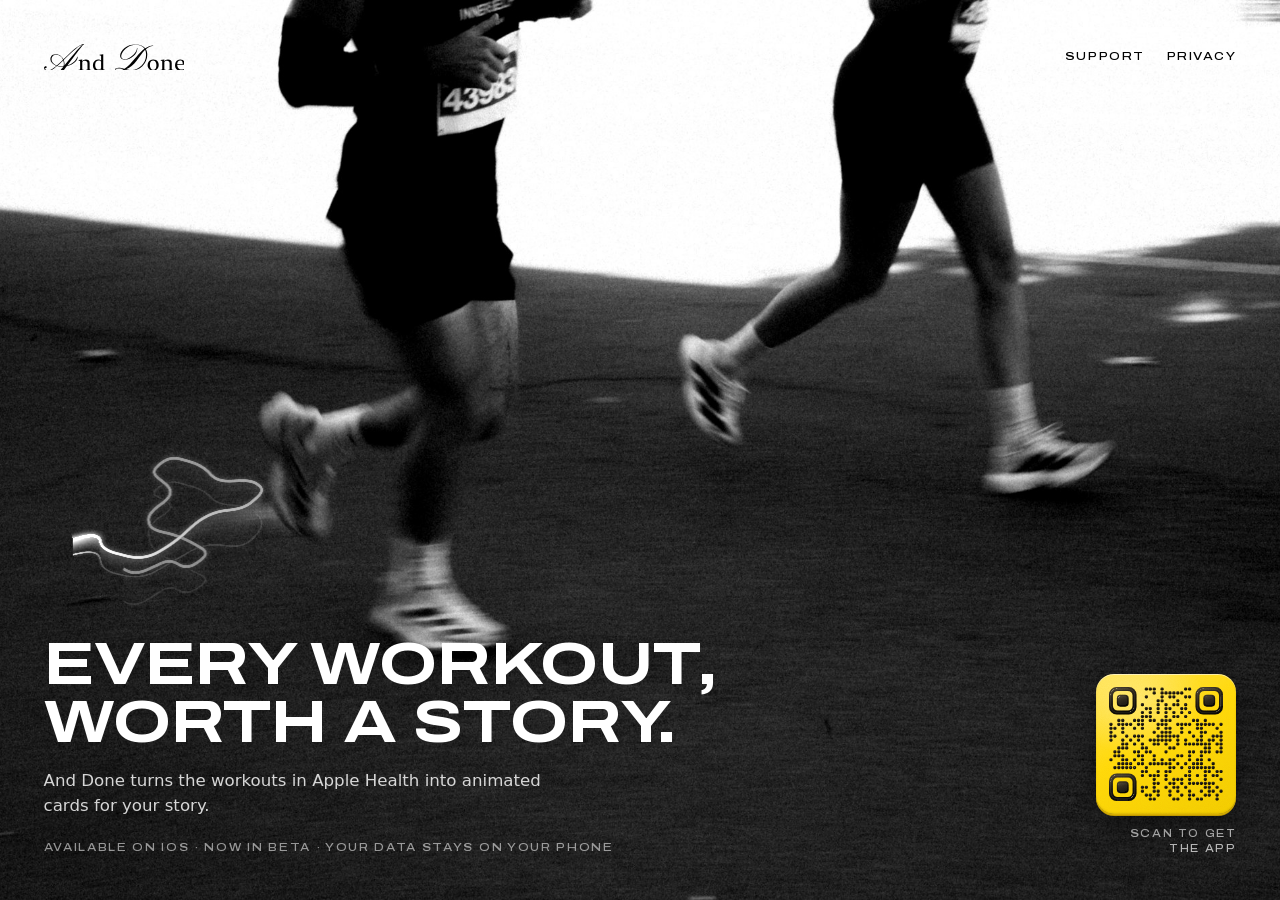
==== commit 43eeff8f: "On phones, Support and Privacy move to a footer The top bar on a phone is the wordmark alone. The fi" ====
--- a/index.html
+++ b/index.html
@@ -56,5 +56,13 @@
 </defs><g fill="url(#qr-dot)" filter="url(#qr-emboss)"><rect x="9.10" y="0.10" width="0.8" height="0.8" rx="0.34"/><rect x="10.10" y="0.10" width="0.8" height="0.8" rx="0.34"/><rect x="11.10" y="0.10" width="0.8" height="0.8" rx="0.34"/><rect x="13.10" y="0.10" width="0.8" height="0.8" rx="0.34"/><rect x="19.10" y="0.10" width="0.8" height="0.8" rx="0.34"/><rect x="20.10" y="0.10" width="0.8" height="0.8" rx="0.34"/><rect x="11.10" y="1.10" width="0.8" height="0.8" rx="0.34"/><rect x="13.10" y="1.10" width="0.8" height="0.8" rx="0.34"/><rect x="14.10" y="1.10" width="0.8" height="0.8" rx="0.34"/><rect x="15.10" y="1.10" width="0.8" height="0.8" rx="0.34"/><rect x="16.10" y="1.10" width="0.8" height="0.8" rx="0.34"/><rect x="17.10" y="1.10" width="0.8" height="0.8" rx="0.34"/><rect x="18.10" y="1.10" width="0.8" height="0.8" rx="0.34"/><rect x="9.10" y="2.10" width="0.8" height="0.8" rx="0.34"/><rect x="13.10" y="2.10" width="0.8" height="0.8" rx="0.34"/><rect x="15.10" y="2.10" width="0.8" height="0.8" rx="0.34"/><rect x="16.10" y="2.10" width="0.8" height="0.8" rx="0.34"/><rect x="19.10" y="2.10" width="0.8" height="0.8" rx="0.34"/><rect x="20.10" y="2.10" width="0.8" height="0.8" rx="0.34"/><rect x="12.10" y="3.10" width="0.8" height="0.8" rx="0.34"/><rect x="13.10" y="3.10" width="0.8" height="0.8" rx="0.34"/><rect x="17.10" y="3.10" width="0.8" height="0.8" rx="0.34"/><rect x="8.10" y="4.10" width="0.8" height="0.8" rx="0.34"/><rect x="12.10" y="4.10" width="0.8" height="0.8" rx="0.34"/><rect x="14.10" y="4.10" width="0.8" height="0.8" rx="0.34"/><rect x="16.10" y="4.10" width="0.8" height="0.8" rx="0.34"/><rect x="17.10" y="4.10" width="0.8" height="0.8" rx="0.34"/><rect x="19.10" y="4.10" width="0.8" height="0.8" rx="0.34"/><rect x="9.10" y="5.10" width="0.8" height="0.8" rx="0.34"/><rect x="10.10" y="5.10" width="0.8" height="0.8" rx="0.34"/><rect x="12.10" y="5.10" width="0.8" height="0.8" rx="0.34"/><rect x="14.10" y="5.10" width="0.8" height="0.8" rx="0.34"/><rect x="15.10" y="5.10" width="0.8" height="0.8" rx="0.34"/><rect x="18.10" y="5.10" width="0.8" height="0.8" rx="0.34"/><rect x="19.10" y="5.10" width="0.8" height="0.8" rx="0.34"/><rect x="8.10" y="6.10" width="0.8" height="0.8" rx="0.34"/><rect x="10.10" y="6.10" width="0.8" height="0.8" rx="0.34"/><rect x="12.10" y="6.10" width="0.8" height="0.8" rx="0.34"/><rect x="14.10" y="6.10" width="0.8" height="0.8" rx="0.34"/><rect x="16.10" y="6.10" width="0.8" height="0.8" rx="0.34"/><rect x="18.10" y="6.10" width="0.8" height="0.8" rx="0.34"/><rect x="20.10" y="6.10" width="0.8" height="0.8" rx="0.34"/><rect x="8.10" y="7.10" width="0.8" height="0.8" rx="0.34"/><rect x="9.10" y="7.10" width="0.8" height="0.8" rx="0.34"/><rect x="10.10" y="7.10" width="0.8" height="0.8" rx="0.34"/><rect x="14.10" y="7.10" width="0.8" height="0.8" rx="0.34"/><rect x="16.10" y="7.10" width="0.8" height="0.8" rx="0.34"/><rect x="17.10" y="7.10" width="0.8" height="0.8" rx="0.34"/><rect x="19.10" y="7.10" width="0.8" height="0.8" rx="0.34"/><rect x="2.10" y="8.10" width="0.8" height="0.8" rx="0.34"/><rect x="3.10" y="8.10" width="0.8" height="0.8" rx="0.34"/><rect x="6.10" y="8.10" width="0.8" height="0.8" rx="0.34"/><rect x="7.10" y="8.10" width="0.8" height="0.8" rx="0.34"/><rect x="8.10" y="8.10" width="0.8" height="0.8" rx="0.34"/><rect x="10.10" y="8.10" width="0.8" height="0.8" rx="0.34"/><rect x="11.10" y="8.10" width="0.8" height="0.8" rx="0.34"/><rect x="13.10" y="8.10" width="0.8" height="0.8" rx="0.34"/><rect x="14.10" y="8.10" width="0.8" height="0.8" rx="0.34"/><rect x="15.10" y="8.10" width="0.8" height="0.8" rx="0.34"/><rect x="21.10" y="8.10" width="0.8" height="0.8" rx="0.34"/><rect x="22.10" y="8.10" width="0.8" height="0.8" rx="0.34"/><rect x="24.10" y="8.10" width="0.8" height="0.8" rx="0.34"/><rect x="0.10" y="9.10" width="0.8" height="0.8" rx="0.34"/><rect x="2.10" y="9.10" width="0.8" height="0.8" rx="0.34"/><rect x="3.10" y="9.10" width="0.8" height="0.8" rx="0.34"/><rect x="4.10" y="9.10" width="0.8" height="0.8" rx="0.34"/><rect x="5.10" y="9.10" width="0.8" height="0.8" rx="0.34"/><rect x="7.10" y="9.10" width="0.8" height="0.8" rx="0.34"/><rect x="8.10" y="9.10" width="0.8" height="0.8" rx="0.34"/><rect x="12.10" y="9.10" width="0.8" height="0.8" rx="0.34"/><rect x="13.10" y="9.10" width="0.8" height="0.8" rx="0.34"/><rect x="14.10" y="9.10" width="0.8" height="0.8" rx="0.34"/><rect x="17.10" y="9.10" width="0.8" height="0.8" rx="0.34"/><rect x="18.10" y="9.10" width="0.8" height="0.8" rx="0.34"/><rect x="19.10" y="9.10" width="0.8" height="0.8" rx="0.34"/><rect x="20.10" y="9.10" width="0.8" height="0.8" rx="0.34"/><rect x="22.10" y="9.10" width="0.8" height="0.8" rx="0.34"/><rect x="23.10" y="9.10" width="0.8" height="0.8" rx="0.34"/><rect x="24.10" y="9.10" width="0.8" height="0.8" rx="0.34"/><rect x="25.10" y="9.10" width="0.8" height="0.8" rx="0.34"/><rect x="26.10" y="9.10" width="0.8" height="0.8" rx="0.34"/><rect x="28.10" y="9.10" width="0.8" height="0.8" rx="0.34"/><rect x="0.10" y="10.10" width="0.8" height="0.8" rx="0.34"/><rect x="1.10" y="10.10" width="0.8" height="0.8" rx="0.34"/><rect x="3.10" y="10.10" width="0.8" height="0.8" rx="0.34"/><rect x="6.10" y="10.10" width="0.8" height="0.8" rx="0.34"/><rect x="8.10" y="10.10" width="0.8" height="0.8" rx="0.34"/><rect x="12.10" y="10.10" width="0.8" height="0.8" rx="0.34"/><rect x="14.10" y="10.10" width="0.8" height="0.8" rx="0.34"/><rect x="15.10" y="10.10" width="0.8" height="0.8" rx="0.34"/><rect x="18.10" y="10.10" width="0.8" height="0.8" rx="0.34"/><rect x="22.10" y="10.10" width="0.8" height="0.8" rx="0.34"/><rect x="23.10" y="10.10" width="0.8" height="0.8" rx="0.34"/><rect x="27.10" y="10.10" width="0.8" height="0.8" rx="0.34"/><rect x="0.10" y="11.10" width="0.8" height="0.8" rx="0.34"/><rect x="3.10" y="11.10" width="0.8" height="0.8" rx="0.34"/><rect x="11.10" y="11.10" width="0.8" height="0.8" rx="0.34"/><rect x="13.10" y="11.10" width="0.8" height="0.8" rx="0.34"/><rect x="14.10" y="11.10" width="0.8" height="0.8" rx="0.34"/><rect x="15.10" y="11.10" width="0.8" height="0.8" rx="0.34"/><rect x="18.10" y="11.10" width="0.8" height="0.8" rx="0.34"/><rect x="20.10" y="11.10" width="0.8" height="0.8" rx="0.34"/><rect x="23.10" y="11.10" width="0.8" height="0.8" rx="0.34"/><rect x="24.10" y="11.10" width="0.8" height="0.8" rx="0.34"/><rect x="28.10" y="11.10" width="0.8" height="0.8" rx="0.34"/><rect x="0.10" y="12.10" width="0.8" height="0.8" rx="0.34"/><rect x="1.10" y="12.10" width="0.8" height="0.8" rx="0.34"/><rect x="4.10" y="12.10" width="0.8" height="0.8" rx="0.34"/><rect x="6.10" y="12.10" width="0.8" height="0.8" rx="0.34"/><rect x="7.10" y="12.10" width="0.8" height="0.8" rx="0.34"/><rect x="8.10" y="12.10" width="0.8" height="0.8" rx="0.34"/><rect x="12.10" y="12.10" width="0.8" height="0.8" rx="0.34"/><rect x="13.10" y="12.10" width="0.8" height="0.8" rx="0.34"/><rect x="14.10" y="12.10" width="0.8" height="0.8" rx="0.34"/><rect x="15.10" y="12.10" width="0.8" height="0.8" rx="0.34"/><rect x="16.10" y="12.10" width="0.8" height="0.8" rx="0.34"/><rect x="17.10" y="12.10" width="0.8" height="0.8" rx="0.34"/><rect x="21.10" y="12.10" width="0.8" height="0.8" rx="0.34"/><rect x="23.10" y="12.10" width="0.8" height="0.8" rx="0.34"/><rect x="26.10" y="12.10" width="0.8" height="0.8" rx="0.34"/><rect x="27.10" y="12.10" width="0.8" height="0.8" rx="0.34"/><rect x="28.10" y="12.10" width="0.8" height="0.8" rx="0.34"/><rect x="0.10" y="13.10" width="0.8" height="0.8" rx="0.34"/><rect x="3.10" y="13.10" width="0.8" height="0.8" rx="0.34"/><rect x="5.10" y="13.10" width="0.8" height="0.8" rx="0.34"/><rect x="7.10" y="13.10" width="0.8" height="0.8" rx="0.34"/><rect x="10.10" y="13.10" width="0.8" height="0.8" rx="0.34"/><rect x="11.10" y="13.10" width="0.8" height="0.8" rx="0.34"/><rect x="12.10" y="13.10" width="0.8" height="0.8" rx="0.34"/><rect x="13.10" y="13.10" width="0.8" height="0.8" rx="0.34"/><rect x="14.10" y="13.10" width="0.8" height="0.8" rx="0.34"/><rect x="15.10" y="13.10" width="0.8" height="0.8" rx="0.34"/><rect x="17.10" y="13.10" width="0.8" height="0.8" rx="0.34"/><rect x="19.10" y="13.10" width="0.8" height="0.8" rx="0.34"/><rect x="22.10" y="13.10" width="0.8" height="0.8" rx="0.34"/><rect x="23.10" y="13.10" width="0.8" height="0.8" rx="0.34"/><rect x="25.10" y="13.10" width="0.8" height="0.8" rx="0.34"/><rect x="26.10" y="13.10" width="0.8" height="0.8" rx="0.34"/><rect x="28.10" y="13.10" width="0.8" height="0.8" rx="0.34"/><rect x="3.10" y="14.10" width="0.8" height="0.8" rx="0.34"/><rect x="4.10" y="14.10" width="0.8" height="0.8" rx="0.34"/><rect x="6.10" y="14.10" width="0.8" height="0.8" rx="0.34"/><rect x="8.10" y="14.10" width="0.8" height="0.8" rx="0.34"/><rect x="11.10" y="14.10" width="0.8" height="0.8" rx="0.34"/><rect x="12.10" y="14.10" width="0.8" height="0.8" rx="0.34"/><rect x="14.10" y="14.10" width="0.8" height="0.8" rx="0.34"/><rect x="17.10" y="14.10" width="0.8" height="0.8" rx="0.34"/><rect x="19.10" y="14.10" width="0.8" height="0.8" rx="0.34"/><rect x="20.10" y="14.10" width="0.8" height="0.8" rx="0.34"/><rect x="21.10" y="14.10" width="0.8" height="0.8" rx="0.34"/><rect x="22.10" y="14.10" width="0.8" height="0.8" rx="0.34"/><rect x="23.10" y="14.10" width="0.8" height="0.8" rx="0.34"/><rect x="24.10" y="14.10" width="0.8" height="0.8" rx="0.34"/><rect x="25.10" y="14.10" width="0.8" height="0.8" rx="0.34"/><rect x="27.10" y="14.10" width="0.8" height="0.8" rx="0.34"/><rect x="28.10" y="14.10" width="0.8" height="0.8" rx="0.34"/><rect x="2.10" y="15.10" width="0.8" height="0.8" rx="0.34"/><rect x="3.10" y="15.10" width="0.8" height="0.8" rx="0.34"/><rect x="4.10" y="15.10" width="0.8" height="0.8" rx="0.34"/><rect x="8.10" y="15.10" width="0.8" height="0.8" rx="0.34"/><rect x="9.10" y="15.10" width="0.8" height="0.8" rx="0.34"/><rect x="15.10" y="15.10" width="0.8" height="0.8" rx="0.34"/><rect x="16.10" y="15.10" width="0.8" height="0.8" rx="0.34"/><rect x="24.10" y="15.10" width="0.8" height="0.8" rx="0.34"/><rect x="25.10" y="15.10" width="0.8" height="0.8" rx="0.34"/><rect x="28.10" y="15.10" width="0.8" height="0.8" rx="0.34"/><rect x="1.10" y="16.10" width="0.8" height="0.8" rx="0.34"/><rect x="2.10" y="16.10" width="0.8" height="0.8" rx="0.34"/><rect x="6.10" y="16.10" width="0.8" height="0.8" rx="0.34"/><rect x="7.10" y="16.10" width="0.8" height="0.8" rx="0.34"/><rect x="9.10" y="16.10" width="0.8" height="0.8" rx="0.34"/><rect x="10.10" y="16.10" width="0.8" height="0.8" rx="0.34"/><rect x="14.10" y="16.10" width="0.8" height="0.8" rx="0.34"/><rect x="20.10" y="16.10" width="0.8" height="0.8" rx="0.34"/><rect x="21.10" y="16.10" width="0.8" height="0.8" rx="0.34"/><rect x="23.10" y="16.10" width="0.8" height="0.8" rx="0.34"/><rect x="24.10" y="16.10" width="0.8" height="0.8" rx="0.34"/><rect x="25.10" y="16.10" width="0.8" height="0.8" rx="0.34"/><rect x="27.10" y="16.10" width="0.8" height="0.8" rx="0.34"/><rect x="28.10" y="16.10" width="0.8" height="0.8" rx="0.34"/><rect x="1.10" y="17.10" width="0.8" height="0.8" rx="0.34"/><rect x="2.10" y="17.10" width="0.8" height="0.8" rx="0.34"/><rect x="3.10" y="17.10" width="0.8" height="0.8" rx="0.34"/><rect x="7.10" y="17.10" width="0.8" height="0.8" rx="0.34"/><rect x="8.10" y="17.10" width="0.8" height="0.8" rx="0.34"/><rect x="11.10" y="17.10" width="0.8" height="0.8" rx="0.34"/><rect x="17.10" y="17.10" width="0.8" height="0.8" rx="0.34"/><rect x="18.10" y="17.10" width="0.8" height="0.8" rx="0.34"/><rect x="20.10" y="17.10" width="0.8" height="0.8" rx="0.34"/><rect x="23.10" y="17.10" width="0.8" height="0.8" rx="0.34"/><rect x="0.10" y="18.10" width="0.8" height="0.8" rx="0.34"/><rect x="3.10" y="18.10" width="0.8" height="0.8" rx="0.34"/><rect x="4.10" y="18.10" width="0.8" height="0.8" rx="0.34"/><rect x="6.10" y="18.10" width="0.8" height="0.8" rx="0.34"/><rect x="8.10" y="18.10" width="0.8" height="0.8" rx="0.34"/><rect x="11.10" y="18.10" width="0.8" height="0.8" rx="0.34"/><rect x="13.10" y="18.10" width="0.8" height="0.8" rx="0.34"/><rect x="15.10" y="18.10" width="0.8" height="0.8" rx="0.34"/><rect x="16.10" y="18.10" width="0.8" height="0.8" rx="0.34"/><rect x="20.10" y="18.10" width="0.8" height="0.8" rx="0.34"/><rect x="22.10" y="18.10" width="0.8" height="0.8" rx="0.34"/><rect x="23.10" y="18.10" width="0.8" height="0.8" rx="0.34"/><rect x="25.10" y="18.10" width="0.8" height="0.8" rx="0.34"/><rect x="2.10" y="19.10" width="0.8" height="0.8" rx="0.34"/><rect x="3.10" y="19.10" width="0.8" height="0.8" rx="0.34"/><rect x="4.10" y="19.10" width="0.8" height="0.8" rx="0.34"/><rect x="5.10" y="19.10" width="0.8" height="0.8" rx="0.34"/><rect x="7.10" y="19.10" width="0.8" height="0.8" rx="0.34"/><rect x="8.10" y="19.10" width="0.8" height="0.8" rx="0.34"/><rect x="10.10" y="19.10" width="0.8" height="0.8" rx="0.34"/><rect x="11.10" y="19.10" width="0.8" height="0.8" rx="0.34"/><rect x="12.10" y="19.10" width="0.8" height="0.8" rx="0.34"/><rect x="13.10" y="19.10" width="0.8" height="0.8" rx="0.34"/><rect x="14.10" y="19.10" width="0.8" height="0.8" rx="0.34"/><rect x="15.10" y="19.10" width="0.8" height="0.8" rx="0.34"/><rect x="17.10" y="19.10" width="0.8" height="0.8" rx="0.34"/><rect x="19.10" y="19.10" width="0.8" height="0.8" rx="0.34"/><rect x="21.10" y="19.10" width="0.8" height="0.8" rx="0.34"/><rect x="22.10" y="19.10" width="0.8" height="0.8" rx="0.34"/><rect x="23.10" y="19.10" width="0.8" height="0.8" rx="0.34"/><rect x="26.10" y="19.10" width="0.8" height="0.8" rx="0.34"/><rect x="1.10" y="20.10" width="0.8" height="0.8" rx="0.34"/><rect x="2.10" y="20.10" width="0.8" height="0.8" rx="0.34"/><rect x="3.10" y="20.10" width="0.8" height="0.8" rx="0.34"/><rect x="4.10" y="20.10" width="0.8" height="0.8" rx="0.34"/><rect x="5.10" y="20.10" width="0.8" height="0.8" rx="0.34"/><rect x="6.10" y="20.10" width="0.8" height="0.8" rx="0.34"/><rect x="9.10" y="20.10" width="0.8" height="0.8" rx="0.34"/><rect x="15.10" y="20.10" width="0.8" height="0.8" rx="0.34"/><rect x="16.10" y="20.10" width="0.8" height="0.8" rx="0.34"/><rect x="18.10" y="20.10" width="0.8" height="0.8" rx="0.34"/><rect x="20.10" y="20.10" width="0.8" height="0.8" rx="0.34"/><rect x="21.10" y="20.10" width="0.8" height="0.8" rx="0.34"/><rect x="22.10" y="20.10" width="0.8" height="0.8" rx="0.34"/><rect x="23.10" y="20.10" width="0.8" height="0.8" rx="0.34"/><rect x="24.10" y="20.10" width="0.8" height="0.8" rx="0.34"/><rect x="25.10" y="20.10" width="0.8" height="0.8" rx="0.34"/><rect x="26.10" y="20.10" width="0.8" height="0.8" rx="0.34"/><rect x="8.10" y="21.10" width="0.8" height="0.8" rx="0.34"/><rect x="9.10" y="21.10" width="0.8" height="0.8" rx="0.34"/><rect x="12.10" y="21.10" width="0.8" height="0.8" rx="0.34"/><rect x="14.10" y="21.10" width="0.8" height="0.8" rx="0.34"/><rect x="15.10" y="21.10" width="0.8" height="0.8" rx="0.34"/><rect x="20.10" y="21.10" width="0.8" height="0.8" rx="0.34"/><rect x="24.10" y="21.10" width="0.8" height="0.8" rx="0.34"/><rect x="25.10" y="21.10" width="0.8" height="0.8" rx="0.34"/><rect x="27.10" y="21.10" width="0.8" height="0.8" rx="0.34"/><rect x="28.10" y="21.10" width="0.8" height="0.8" rx="0.34"/><rect x="8.10" y="22.10" width="0.8" height="0.8" rx="0.34"/><rect x="10.10" y="22.10" width="0.8" height="0.8" rx="0.34"/><rect x="11.10" y="22.10" width="0.8" height="0.8" rx="0.34"/><rect x="12.10" y="22.10" width="0.8" height="0.8" rx="0.34"/><rect x="14.10" y="22.10" width="0.8" height="0.8" rx="0.34"/><rect x="19.10" y="22.10" width="0.8" height="0.8" rx="0.34"/><rect x="20.10" y="22.10" width="0.8" height="0.8" rx="0.34"/><rect x="22.10" y="22.10" width="0.8" height="0.8" rx="0.34"/><rect x="24.10" y="22.10" width="0.8" height="0.8" rx="0.34"/><rect x="26.10" y="22.10" width="0.8" height="0.8" rx="0.34"/><rect x="27.10" y="22.10" width="0.8" height="0.8" rx="0.34"/><rect x="11.10" y="23.10" width="0.8" height="0.8" rx="0.34"/><rect x="14.10" y="23.10" width="0.8" height="0.8" rx="0.34"/><rect x="16.10" y="23.10" width="0.8" height="0.8" rx="0.34"/><rect x="17.10" y="23.10" width="0.8" height="0.8" rx="0.34"/><rect x="18.10" y="23.10" width="0.8" height="0.8" rx="0.34"/><rect x="20.10" y="23.10" width="0.8" height="0.8" rx="0.34"/><rect x="24.10" y="23.10" width="0.8" height="0.8" rx="0.34"/><rect x="28.10" y="23.10" width="0.8" height="0.8" rx="0.34"/><rect x="11.10" y="24.10" width="0.8" height="0.8" rx="0.34"/><rect x="12.10" y="24.10" width="0.8" height="0.8" rx="0.34"/><rect x="15.10" y="24.10" width="0.8" height="0.8" rx="0.34"/><rect x="16.10" y="24.10" width="0.8" height="0.8" rx="0.34"/><rect x="18.10" y="24.10" width="0.8" height="0.8" rx="0.34"/><rect x="20.10" y="24.10" width="0.8" height="0.8" rx="0.34"/><rect x="21.10" y="24.10" width="0.8" height="0.8" rx="0.34"/><rect x="22.10" y="24.10" width="0.8" height="0.8" rx="0.34"/><rect x="23.10" y="24.10" width="0.8" height="0.8" rx="0.34"/><rect x="24.10" y="24.10" width="0.8" height="0.8" rx="0.34"/><rect x="25.10" y="24.10" width="0.8" height="0.8" rx="0.34"/><rect x="26.10" y="24.10" width="0.8" height="0.8" rx="0.34"/><rect x="8.10" y="25.10" width="0.8" height="0.8" rx="0.34"/><rect x="9.10" y="25.10" width="0.8" height="0.8" rx="0.34"/><rect x="11.10" y="25.10" width="0.8" height="0.8" rx="0.34"/><rect x="14.10" y="25.10" width="0.8" height="0.8" rx="0.34"/><rect x="16.10" y="25.10" width="0.8" height="0.8" rx="0.34"/><rect x="17.10" y="25.10" width="0.8" height="0.8" rx="0.34"/><rect x="19.10" y="25.10" width="0.8" height="0.8" rx="0.34"/><rect x="24.10" y="25.10" width="0.8" height="0.8" rx="0.34"/><rect x="25.10" y="25.10" width="0.8" height="0.8" rx="0.34"/><rect x="27.10" y="25.10" width="0.8" height="0.8" rx="0.34"/><rect x="8.10" y="26.10" width="0.8" height="0.8" rx="0.34"/><rect x="11.10" y="26.10" width="0.8" height="0.8" rx="0.34"/><rect x="12.10" y="26.10" width="0.8" height="0.8" rx="0.34"/><rect x="15.10" y="26.10" width="0.8" height="0.8" rx="0.34"/><rect x="17.10" y="26.10" width="0.8" height="0.8" rx="0.34"/><rect x="20.10" y="26.10" width="0.8" height="0.8" rx="0.34"/><rect x="23.10" y="26.10" width="0.8" height="0.8" rx="0.34"/><rect x="25.10" y="26.10" width="0.8" height="0.8" rx="0.34"/><rect x="26.10" y="26.10" width="0.8" height="0.8" rx="0.34"/><rect x="28.10" y="26.10" width="0.8" height="0.8" rx="0.34"/><rect x="9.10" y="27.10" width="0.8" height="0.8" rx="0.34"/><rect x="10.10" y="27.10" width="0.8" height="0.8" rx="0.34"/><rect x="12.10" y="27.10" width="0.8" height="0.8" rx="0.34"/><rect x="15.10" y="27.10" width="0.8" height="0.8" rx="0.34"/><rect x="18.10" y="27.10" width="0.8" height="0.8" rx="0.34"/><rect x="20.10" y="27.10" width="0.8" height="0.8" rx="0.34"/><rect x="21.10" y="27.10" width="0.8" height="0.8" rx="0.34"/><rect x="24.10" y="27.10" width="0.8" height="0.8" rx="0.34"/><rect x="25.10" y="27.10" width="0.8" height="0.8" rx="0.34"/><rect x="27.10" y="27.10" width="0.8" height="0.8" rx="0.34"/><rect x="10.10" y="28.10" width="0.8" height="0.8" rx="0.34"/><rect x="11.10" y="28.10" width="0.8" height="0.8" rx="0.34"/><rect x="16.10" y="28.10" width="0.8" height="0.8" rx="0.34"/><rect x="17.10" y="28.10" width="0.8" height="0.8" rx="0.34"/><rect x="20.10" y="28.10" width="0.8" height="0.8" rx="0.34"/><rect x="22.10" y="28.10" width="0.8" height="0.8" rx="0.34"/><rect x="23.10" y="28.10" width="0.8" height="0.8" rx="0.34"/><rect x="27.10" y="28.10" width="0.8" height="0.8" rx="0.34"/><path fill-rule="evenodd" d="M2,0 h3 a2,2 0 0 1 2,2 v3 a2,2 0 0 1 -2,2 h-3 a2,2 0 0 1 -2,-2 v-3 a2,2 0 0 1 2,-2 z M2.2,1 h2.6 a1.2,1.2 0 0 1 1.2,1.2 v2.6 a1.2,1.2 0 0 1 -1.2,1.2 h-2.6 a1.2,1.2 0 0 1 -1.2,-1.2 v-2.6 a1.2,1.2 0 0 1 1.2,-1.2 z"/><rect x="2" y="2" width="3" height="3" rx="0.9"/><path fill-rule="evenodd" d="M24,0 h3 a2,2 0 0 1 2,2 v3 a2,2 0 0 1 -2,2 h-3 a2,2 0 0 1 -2,-2 v-3 a2,2 0 0 1 2,-2 z M24.2,1 h2.6 a1.2,1.2 0 0 1 1.2,1.2 v2.6 a1.2,1.2 0 0 1 -1.2,1.2 h-2.6 a1.2,1.2 0 0 1 -1.2,-1.2 v-2.6 a1.2,1.2 0 0 1 1.2,-1.2 z"/><rect x="24" y="2" width="3" height="3" rx="0.9"/><path fill-rule="evenodd" d="M2,22 h3 a2,2 0 0 1 2,2 v3 a2,2 0 0 1 -2,2 h-3 a2,2 0 0 1 -2,-2 v-3 a2,2 0 0 1 2,-2 z M2.2,23 h2.6 a1.2,1.2 0 0 1 1.2,1.2 v2.6 a1.2,1.2 0 0 1 -1.2,1.2 h-2.6 a1.2,1.2 0 0 1 -1.2,-1.2 v-2.6 a1.2,1.2 0 0 1 1.2,-1.2 z"/><rect x="2" y="24" width="3" height="3" rx="0.9"/></g></svg><span class="qr-grain" aria-hidden="true"></span></a>
   <p>Scan to get<br>the app</p>
 </aside>
+
+<footer class="landing-foot">
+  <nav aria-label="Site">
+    <a href="/support/">Support</a>
+    <a href="/privacy/">Privacy</a>
+  </nav>
+  <span>© 2026 And Done</span>
+</footer>
 </body>
 </html>
--- a/assets/site.css
+++ b/assets/site.css
@@ -315,6 +315,8 @@
   color: rgba(255, 255, 255, 0.55);
 }
 .hero .get { display: none; }
+/* Phones only: the links live here instead of in the top bar. */
+.landing-foot { display: none; }
 
 .qr {
   position: fixed;
@@ -391,10 +393,43 @@
    yellow button takes its place. */
 @media (max-width: 760px), (hover: none) and (pointer: coarse) {
   .qr { display: none; }
+  /* The first screen is the photo and the words alone; Support and
+     Privacy sit in a footer just below it, a short scroll away. */
+  .landing-bar nav { display: none; }
+  .landing-foot {
+    display: flex;
+    align-items: center;
+    justify-content: space-between;
+    gap: 16px;
+    padding: 22px var(--gutter) max(26px, env(safe-area-inset-bottom));
+    background: #000;
+    border-top: 1px solid rgba(255, 255, 255, 0.12);
+    font-family: var(--expanded);
+    font-stretch: 125%;
+    font-weight: 500;
+    font-size: 10.5px;
+    letter-spacing: 0.14em;
+    text-transform: uppercase;
+    color: rgba(255, 255, 255, 0.45);
+  }
+  .landing-foot nav { display: flex; gap: 22px; }
+  .landing-foot a { color: #fff; text-decoration: none; }
+  .landing-foot a:hover { color: #fff; }
   /* Portrait crops to the second runner: her side of the frame keeps
      clear sky behind the wordmark and open road under the words. */
   .backdrop { object-position: 74% 100%; }
-  .hero { right: var(--gutter); max-width: none; }
+  .hero {
+    position: relative;
+    left: auto;
+    bottom: auto;
+    right: auto;
+    max-width: none;
+    min-height: 100vh;
+    min-height: 100svh;
+    box-sizing: border-box;
+    justify-content: flex-end;
+    padding: 0 var(--gutter) var(--gutter);
+  }
   .hero .get {
     display: inline-flex;
     align-items: center;
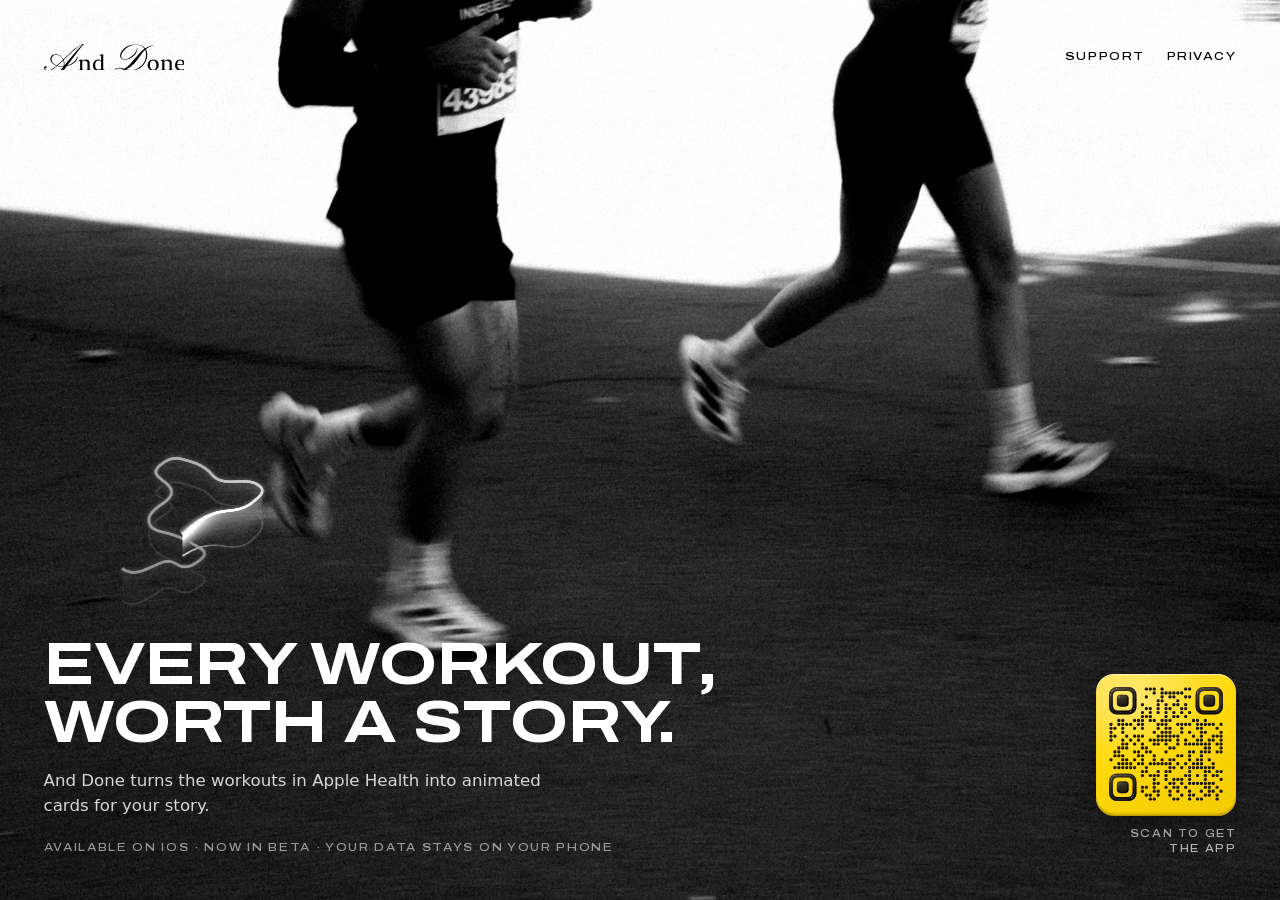
==== commit 59ec24fe: "Stylesheets and scripts can no longer go stale under a new page Assets were cached for a day, so a b" ====
--- a/index.html
+++ b/index.html
@@ -16,9 +16,9 @@
 <link rel="icon" href="/assets/favicon.png">
 <link rel="apple-touch-icon" href="/assets/apple-touch-icon.png">
 <link rel="preload" as="image" href="/assets/runners.jpg" imagesrcset="/assets/runners-1200.jpg 1200w, /assets/runners.jpg 2000w" imagesizes="100vw">
-<link rel="stylesheet" href="/assets/site.css">
-<script src="/assets/route.js" defer></script>
-<script src="/assets/qr.js" defer></script>
+<link rel="stylesheet" href="/assets/site.css?v=53d4dde2">
+<script src="/assets/route.js?v=ce124c8b" defer></script>
+<script src="/assets/qr.js?v=8fd623a8" defer></script>
 </head>
 <body class="landing">
 <img class="backdrop" src="/assets/runners.jpg" srcset="/assets/runners-1200.jpg 1200w, /assets/runners.jpg 2000w" sizes="100vw" alt="">
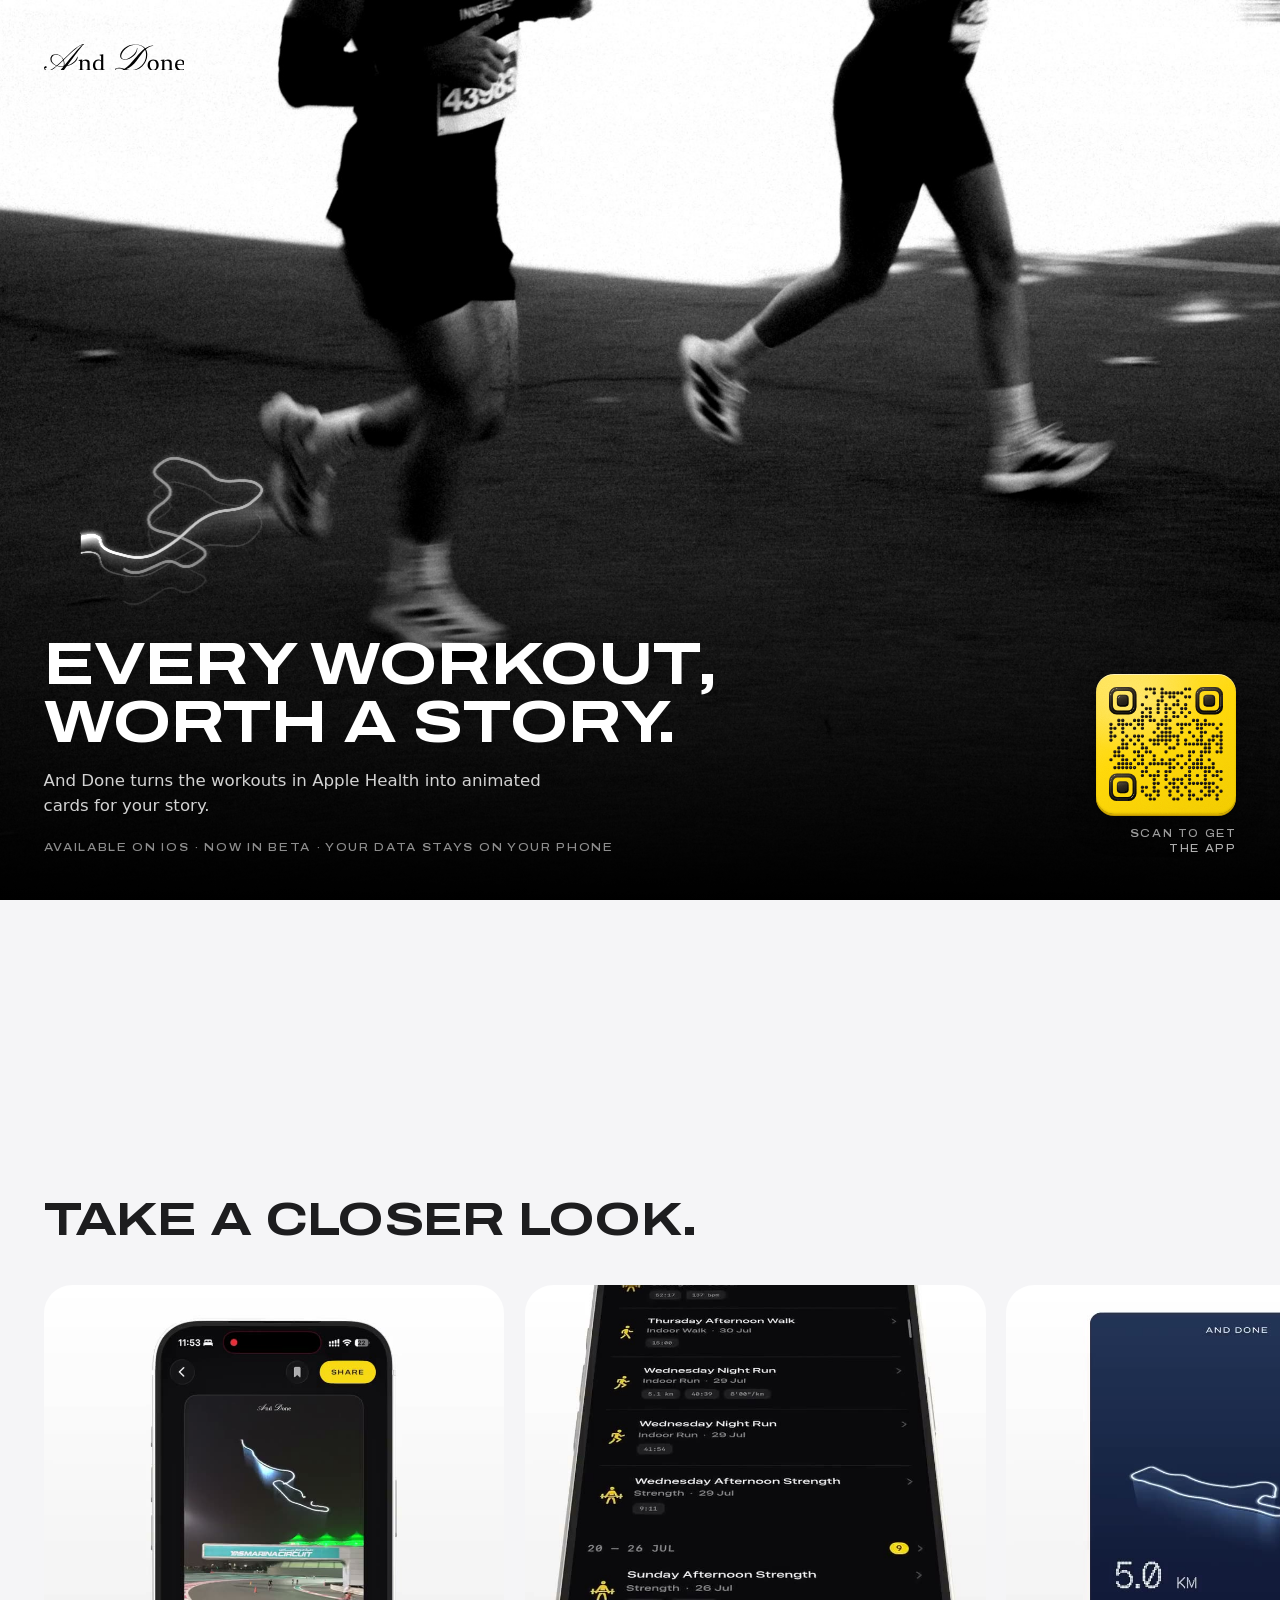
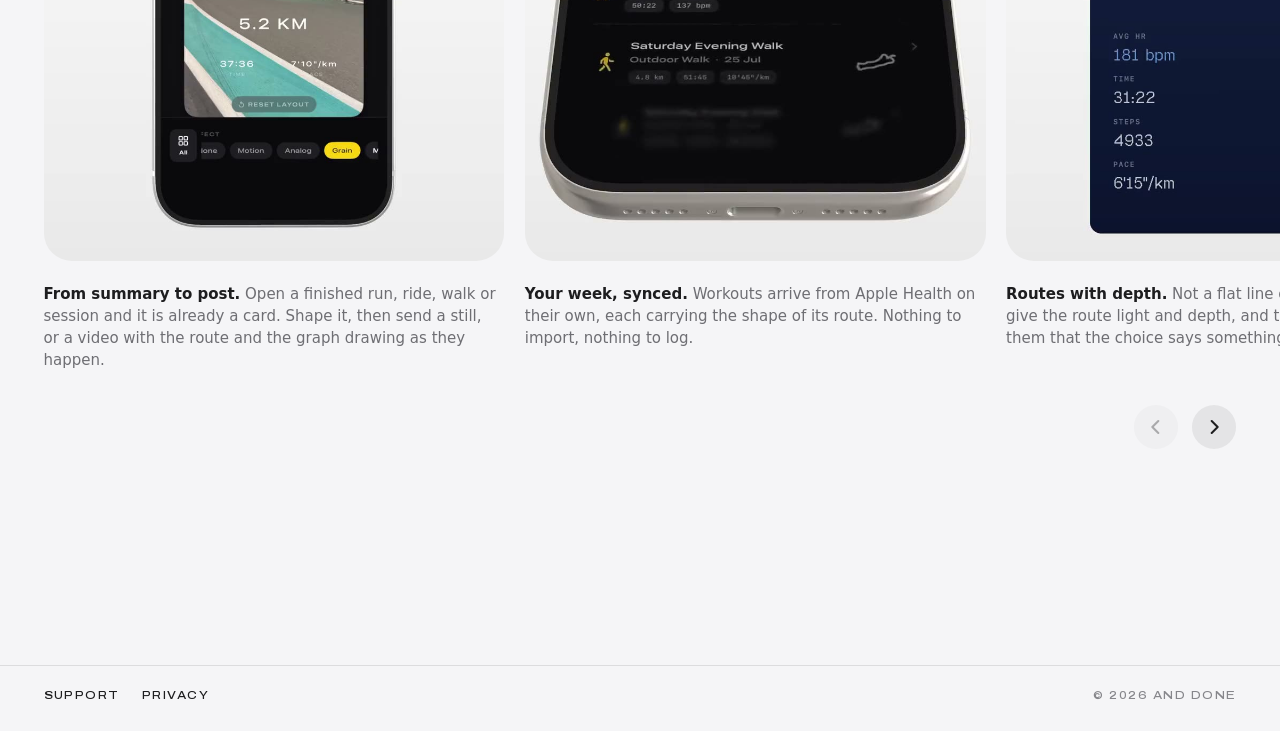
==== commit f73cfecd: "The landing page gets a highlights rail A second section after the first screen, in the manner of Ap" ====
--- a/index.html
+++ b/index.html
@@ -16,29 +16,28 @@
 <link rel="icon" href="/assets/favicon.png">
 <link rel="apple-touch-icon" href="/assets/apple-touch-icon.png">
 <link rel="preload" as="image" href="/assets/runners.jpg" imagesrcset="/assets/runners-1200.jpg 1200w, /assets/runners.jpg 2000w" imagesizes="100vw">
-<link rel="stylesheet" href="/assets/site.css?v=53d4dde2">
+<link rel="stylesheet" href="/assets/site.css?v=c919afe7">
 <script src="/assets/route.js?v=ce124c8b" defer></script>
 <script src="/assets/qr.js?v=8fd623a8" defer></script>
+<script src="/assets/rail.js?v=80ce36a2" defer></script>
 </head>
 <body class="landing">
+<main>
+<section class="intro">
 <img class="backdrop" src="/assets/runners.jpg" srcset="/assets/runners-1200.jpg 1200w, /assets/runners.jpg 2000w" sizes="100vw" alt="">
 
 <header class="landing-bar">
   <a class="wordmark" href="/" aria-label="And Done home"><svg class="logo-svg" aria-hidden="true" xmlns="http://www.w3.org/2000/svg" viewBox="0 0 69.2203 13.19"><path fill="currentColor" d="M 1.974,13.123 C 1.316,13.123 0.823,12.992 0.494,12.731 C 0.165,12.464 0,12.142 0,11.763 C 0,11.483 0.096,11.288 0.289,11.176 C 0.487,11.058 0.683,10.999 0.875,10.999 C 0.981,10.999 1.083,11.03 1.183,11.092 C 1.288,11.154 1.341,11.263 1.341,11.418 C 1.341,11.536 1.288,11.642 1.183,11.735 C 1.083,11.828 0.962,11.874 0.82,11.874 C 0.739,11.874 0.658,11.871 0.577,11.865 C 0.503,11.853 0.435,11.825 0.373,11.781 L 0.373,11.847 C 0.373,12.145 0.5,12.39 0.754,12.582 C 1.015,12.775 1.447,12.871 2.049,12.871 C 2.465,12.871 2.89,12.781 3.325,12.601 C 3.759,12.421 4.213,12.169 4.685,11.847 C 4.914,11.679 5.141,11.505 5.364,11.325 C 5.594,11.145 5.83,10.956 6.072,10.757 C 5.172,10.422 4.464,9.956 3.949,9.36 C 3.44,8.758 3.17,8.127 3.139,7.469 C 3.12,7.035 3.213,6.631 3.418,6.259 C 3.623,5.88 3.933,5.572 4.349,5.337 C 4.765,5.101 5.274,4.983 5.877,4.983 C 6.715,4.983 7.454,5.231 8.093,5.728 C 8.733,6.218 9.223,6.827 9.565,7.553 L 9.816,7.302 C 10.965,6.153 11.961,5.191 12.806,4.415 C 13.65,3.638 14.377,3.005 14.985,2.515 C 15.594,2.018 16.118,1.624 16.559,1.332 C 17.006,1.04 17.4,0.804 17.742,0.624 C 18.201,0.382 18.58,0.217 18.878,0.13 C 19.176,0.043 19.403,0 19.558,0 C 19.67,0 19.726,0.028 19.726,0.084 C 19.726,0.109 19.663,0.146 19.539,0.196 C 19.446,0.227 19.313,0.332 19.139,0.512 C 18.965,0.692 18.71,1 18.375,1.434 C 18.04,1.863 17.581,2.465 16.997,3.241 C 16.419,4.011 15.681,4.998 14.78,6.203 C 13.886,7.401 12.784,8.863 11.474,10.589 C 12.604,10.254 13.594,9.723 14.445,8.997 C 15.296,8.27 15.901,7.429 16.261,6.473 C 16.336,6.287 16.385,6.193 16.41,6.193 C 16.429,6.193 16.457,6.221 16.494,6.277 C 16.537,6.327 16.559,6.389 16.559,6.463 C 16.522,6.997 16.37,7.469 16.103,7.879 C 15.836,8.283 15.516,8.668 15.143,9.034 C 14.647,9.518 14.054,9.925 13.365,10.254 C 12.675,10.577 11.946,10.819 11.176,10.98 L 9.583,13.085 C 9.391,13.073 9.192,13.06 8.987,13.048 C 8.789,13.036 8.627,13.029 8.503,13.029 C 8.398,13.029 8.301,13.036 8.214,13.048 C 8.134,13.06 8.05,13.073 7.963,13.085 C 8.199,12.787 8.432,12.498 8.661,12.219 C 8.891,11.934 9.118,11.654 9.341,11.381 C 9.391,11.306 9.425,11.247 9.444,11.204 C 9.344,11.21 9.245,11.216 9.146,11.223 C 9.053,11.223 8.956,11.223 8.857,11.223 C 8.404,11.223 7.969,11.191 7.553,11.129 C 7.143,11.067 6.758,10.98 6.398,10.869 C 5.957,11.241 5.569,11.552 5.234,11.8 C 4.905,12.048 4.619,12.247 4.377,12.396 C 3.98,12.644 3.583,12.828 3.185,12.945 C 2.788,13.063 2.384,13.123 1.974,13.123 Z M 9.965,10.617 C 11.716,8.469 13.188,6.696 14.38,5.299 C 15.578,3.902 16.541,2.81 17.267,2.021 C 17.993,1.226 18.527,0.671 18.869,0.354 C 18.67,0.435 18.462,0.522 18.245,0.615 C 18.034,0.708 17.779,0.844 17.481,1.024 C 16.978,1.329 16.395,1.751 15.73,2.291 C 15.072,2.825 14.296,3.499 13.402,4.312 C 12.514,5.125 11.477,6.11 10.291,7.264 L 9.695,7.842 C 9.819,8.152 9.912,8.472 9.975,8.801 C 10.043,9.13 10.077,9.459 10.077,9.788 C 10.077,10.068 10.04,10.344 9.965,10.617 Z M 6.296,10.571 C 6.724,10.204 7.184,9.795 7.674,9.341 C 8.171,8.882 8.73,8.351 9.351,7.749 C 9.034,7.01 8.568,6.411 7.954,5.951 C 7.345,5.492 6.659,5.262 5.895,5.262 C 5.498,5.262 5.132,5.364 4.796,5.569 C 4.467,5.774 4.203,6.044 4.005,6.38 C 3.812,6.709 3.716,7.066 3.716,7.451 C 3.716,8.096 3.93,8.702 4.359,9.267 C 4.787,9.832 5.433,10.266 6.296,10.571 Z M 8.913,10.962 C 9.136,10.962 9.354,10.953 9.565,10.934 C 9.639,10.741 9.692,10.546 9.723,10.347 C 9.76,10.148 9.779,9.981 9.779,9.844 C 9.779,9.23 9.677,8.633 9.472,8.056 C 8.907,8.602 8.385,9.093 7.907,9.528 C 7.435,9.956 7.007,10.338 6.622,10.673 C 7.299,10.866 8.062,10.962 8.913,10.962 Z M 18.787,7.627 L 18.787,8.474 C 18.946,8.217 19.18,8.004 19.488,7.833 C 19.796,7.659 20.158,7.573 20.574,7.573 C 21.125,7.573 21.572,7.721 21.916,8.018 C 22.264,8.315 22.438,8.739 22.438,9.289 L 22.438,12.228 C 22.438,12.395 22.479,12.509 22.563,12.571 C 22.646,12.632 22.86,12.681 23.204,12.717 L 23.204,13.076 L 20.661,13.076 L 20.661,12.717 C 20.98,12.681 21.179,12.636 21.259,12.582 C 21.338,12.524 21.378,12.413 21.378,12.25 L 21.378,9.577 C 21.378,9.128 21.262,8.788 21.03,8.556 C 20.802,8.32 20.489,8.203 20.091,8.203 C 19.779,8.203 19.515,8.264 19.297,8.387 C 19.08,8.507 18.919,8.654 18.814,8.827 L 18.814,12.25 C 18.814,12.413 18.854,12.524 18.933,12.582 C 19.013,12.636 19.212,12.681 19.531,12.717 L 19.531,13.076 L 16.989,13.076 L 16.989,12.717 C 17.329,12.681 17.541,12.632 17.624,12.571 C 17.711,12.509 17.755,12.395 17.755,12.228 L 17.755,8.697 C 17.755,8.552 17.733,8.453 17.689,8.398 C 17.646,8.344 17.548,8.297 17.396,8.257 L 16.989,8.154 L 16.989,7.839 L 18.787,7.627 Z M 24.051,10.441 C 24.051,9.872 24.165,9.373 24.393,8.942 C 24.625,8.511 24.935,8.176 25.322,7.937 C 25.71,7.694 26.145,7.573 26.626,7.573 C 26.938,7.573 27.217,7.627 27.463,7.735 C 27.713,7.844 27.914,7.984 28.066,8.154 L 28.066,6.089 C 28.066,5.941 28.046,5.841 28.006,5.791 C 27.966,5.736 27.869,5.687 27.713,5.644 L 27.3,5.541 L 27.3,5.231 L 29.131,5.014 L 29.131,12.055 C 29.131,12.203 29.151,12.305 29.191,12.359 C 29.234,12.409 29.335,12.457 29.495,12.5 L 29.897,12.603 L 29.897,12.913 L 28.088,13.13 L 28.088,12.234 C 27.943,12.516 27.704,12.746 27.371,12.924 C 27.037,13.101 26.673,13.19 26.279,13.19 C 25.884,13.19 25.516,13.081 25.176,12.864 C 24.839,12.647 24.567,12.333 24.361,11.924 C 24.154,11.511 24.051,11.017 24.051,10.441 Z M 25.159,10.338 C 25.159,10.794 25.228,11.189 25.366,11.522 C 25.503,11.852 25.695,12.107 25.942,12.288 C 26.188,12.466 26.476,12.554 26.806,12.554 C 27.092,12.554 27.343,12.498 27.561,12.386 C 27.782,12.274 27.95,12.111 28.066,11.897 L 28.066,8.659 C 27.975,8.5 27.822,8.364 27.604,8.252 C 27.39,8.136 27.139,8.078 26.849,8.078 C 26.519,8.078 26.228,8.17 25.974,8.355 C 25.721,8.536 25.522,8.797 25.377,9.137 C 25.232,9.474 25.159,9.874 25.159,10.338 Z M 36.607,13.132 C 36.005,13.132 35.573,13.06 35.312,12.918 C 35.058,12.775 34.931,12.617 34.931,12.443 C 34.931,12.262 35.095,12.086 35.424,11.912 C 35.753,11.732 36.228,11.642 36.849,11.642 C 37.172,11.642 37.52,11.679 37.892,11.753 C 38.271,11.828 38.783,11.961 39.429,12.154 C 39.448,12.16 39.466,12.166 39.485,12.172 C 39.504,12.172 39.525,12.179 39.55,12.191 C 40.196,11.837 40.919,11.269 41.72,10.487 C 42.527,9.704 43.521,8.599 44.7,7.171 C 45.234,6.526 45.756,5.898 46.265,5.29 C 46.774,4.681 47.373,4.058 48.062,3.418 C 48.466,3.033 48.922,2.67 49.431,2.328 C 48.997,1.658 48.401,1.17 47.643,0.866 C 46.886,0.562 46.026,0.41 45.064,0.41 C 44.325,0.41 43.608,0.534 42.912,0.782 C 42.217,1.024 41.568,1.35 40.966,1.76 C 40.37,2.164 39.845,2.614 39.392,3.111 C 38.938,3.607 38.585,4.11 38.33,4.619 C 38.082,5.122 37.958,5.591 37.958,6.026 C 37.958,6.473 38.11,6.833 38.414,7.106 C 38.724,7.379 39.162,7.516 39.727,7.516 C 40.112,7.516 40.556,7.413 41.059,7.209 C 41.562,6.997 42.077,6.712 42.605,6.352 C 43.133,5.992 43.623,5.582 44.076,5.122 C 44.536,4.663 44.911,4.179 45.203,3.669 C 45.501,3.16 45.666,2.654 45.697,2.151 C 45.715,2.009 45.75,1.937 45.799,1.937 C 45.874,1.937 45.911,2.002 45.911,2.133 C 45.911,2.803 45.74,3.474 45.399,4.144 C 45.057,4.809 44.592,5.414 44.002,5.961 C 43.418,6.507 42.754,6.948 42.009,7.283 C 41.27,7.612 40.5,7.777 39.699,7.777 C 39.32,7.777 38.954,7.696 38.6,7.534 C 38.252,7.367 37.967,7.137 37.743,6.845 C 37.526,6.547 37.417,6.203 37.417,5.812 C 37.417,5.116 37.613,4.436 38.004,3.772 C 38.395,3.101 38.938,2.496 39.634,1.956 C 40.329,1.416 41.136,0.987 42.055,0.671 C 42.974,0.348 43.958,0.186 45.008,0.186 C 46.082,0.186 47.023,0.354 47.83,0.689 C 48.637,1.024 49.286,1.496 49.776,2.105 C 50.385,1.72 51.024,1.394 51.695,1.127 C 52.371,0.86 53.002,0.714 53.585,0.689 C 53.678,0.689 53.725,0.72 53.725,0.782 C 53.725,0.82 53.709,0.848 53.678,0.866 C 53.647,0.879 53.56,0.897 53.418,0.922 C 52.859,0.99 52.297,1.167 51.732,1.453 C 51.173,1.738 50.627,2.111 50.093,2.57 C 50.552,3.334 50.782,4.228 50.782,5.253 C 50.782,6.395 50.562,7.444 50.121,8.401 C 49.686,9.357 49.09,10.186 48.333,10.887 C 47.581,11.589 46.728,12.132 45.771,12.517 C 44.821,12.902 43.831,13.095 42.8,13.095 C 42.335,13.095 41.888,13.057 41.459,12.983 C 41.031,12.908 40.525,12.787 39.941,12.62 C 38.935,12.961 37.824,13.132 36.607,13.132 Z M 42.847,12.815 C 43.76,12.815 44.651,12.629 45.52,12.256 C 46.395,11.884 47.184,11.362 47.886,10.692 C 48.587,10.015 49.146,9.217 49.562,8.298 C 49.978,7.379 50.186,6.377 50.186,5.29 C 50.186,4.352 50.034,3.551 49.73,2.887 C 49.022,3.551 48.339,4.359 47.681,5.309 C 46.967,6.339 46.249,7.323 45.529,8.261 C 44.809,9.192 44.033,10.021 43.201,10.748 C 42.369,11.468 41.428,12.036 40.379,12.452 C 40.702,12.551 41.056,12.638 41.441,12.713 C 41.832,12.781 42.301,12.815 42.847,12.815 Z M 36.765,12.834 C 37.188,12.834 37.588,12.806 37.967,12.75 C 38.352,12.688 38.74,12.57 39.131,12.396 C 38.721,12.29 38.327,12.207 37.948,12.145 C 37.576,12.076 37.188,12.042 36.784,12.042 C 36.256,12.042 35.859,12.082 35.592,12.163 C 35.325,12.244 35.191,12.337 35.191,12.443 C 35.191,12.703 35.716,12.834 36.765,12.834 Z M 53.628,13.19 C 53.121,13.19 52.663,13.072 52.254,12.837 C 51.844,12.601 51.52,12.274 51.281,11.854 C 51.042,11.433 50.923,10.95 50.923,10.403 C 50.923,9.842 51.046,9.349 51.292,8.925 C 51.538,8.502 51.87,8.17 52.286,7.931 C 52.706,7.692 53.179,7.573 53.704,7.573 C 54.215,7.573 54.675,7.69 55.084,7.926 C 55.493,8.157 55.818,8.483 56.057,8.904 C 56.296,9.324 56.415,9.809 56.415,10.36 C 56.415,10.917 56.292,11.408 56.046,11.832 C 55.803,12.256 55.472,12.589 55.052,12.831 C 54.632,13.07 54.157,13.19 53.628,13.19 Z M 53.704,12.701 C 54.03,12.701 54.309,12.609 54.541,12.424 C 54.773,12.239 54.95,11.98 55.073,11.647 C 55.2,11.314 55.264,10.917 55.264,10.457 C 55.264,9.972 55.193,9.55 55.052,9.191 C 54.91,8.833 54.717,8.556 54.47,8.36 C 54.228,8.161 53.947,8.061 53.628,8.061 C 53.302,8.061 53.023,8.154 52.792,8.339 C 52.56,8.52 52.382,8.779 52.259,9.115 C 52.136,9.449 52.075,9.845 52.075,10.305 C 52.075,10.79 52.145,11.213 52.286,11.571 C 52.428,11.93 52.62,12.209 52.862,12.408 C 53.108,12.603 53.389,12.701 53.704,12.701 Z M 59.153,7.627 L 59.153,8.474 C 59.313,8.217 59.546,8.004 59.854,7.833 C 60.162,7.659 60.524,7.573 60.941,7.573 C 61.491,7.573 61.939,7.721 62.283,8.018 C 62.63,8.315 62.804,8.739 62.804,9.289 L 62.804,12.228 C 62.804,12.395 62.846,12.509 62.929,12.571 C 63.013,12.632 63.226,12.681 63.57,12.717 L 63.57,13.076 L 61.028,13.076 L 61.028,12.717 C 61.346,12.681 61.546,12.636 61.625,12.582 C 61.705,12.524 61.745,12.413 61.745,12.25 L 61.745,9.577 C 61.745,9.128 61.629,8.788 61.397,8.556 C 61.169,8.32 60.856,8.203 60.457,8.203 C 60.146,8.203 59.881,8.264 59.664,8.387 C 59.447,8.507 59.286,8.654 59.181,8.827 L 59.181,12.25 C 59.181,12.413 59.22,12.524 59.3,12.582 C 59.38,12.636 59.579,12.681 59.898,12.717 L 59.898,13.076 L 57.355,13.076 L 57.355,12.717 C 57.696,12.681 57.907,12.632 57.991,12.571 C 58.078,12.509 58.121,12.395 58.121,12.228 L 58.121,8.697 C 58.121,8.552 58.099,8.453 58.056,8.398 C 58.013,8.344 57.915,8.297 57.763,8.257 L 57.355,8.154 L 57.355,7.839 L 59.153,7.627 Z M 64.418,10.408 C 64.418,9.854 64.526,9.364 64.744,8.936 C 64.961,8.509 65.262,8.176 65.645,7.937 C 66.029,7.694 66.473,7.573 66.977,7.573 C 67.458,7.573 67.866,7.667 68.199,7.855 C 68.532,8.043 68.786,8.31 68.96,8.654 C 69.133,8.998 69.22,9.403 69.22,9.871 C 69.22,10.012 69.215,10.13 69.204,10.224 L 65.015,10.224 L 65.015,9.811 L 68.324,9.805 L 68.194,9.947 C 68.194,9.914 68.194,9.883 68.194,9.854 C 68.194,9.822 68.194,9.784 68.194,9.74 C 68.194,9.389 68.146,9.088 68.052,8.838 C 67.958,8.585 67.819,8.393 67.634,8.262 C 67.453,8.128 67.228,8.061 66.96,8.061 C 66.526,8.061 66.172,8.23 65.901,8.567 C 65.633,8.9 65.499,9.409 65.499,10.093 C 65.499,10.589 65.588,11.022 65.765,11.392 C 65.946,11.758 66.198,12.044 66.52,12.25 C 66.843,12.453 67.223,12.554 67.661,12.554 C 67.944,12.554 68.212,12.507 68.465,12.413 C 68.722,12.315 68.934,12.187 69.101,12.027 L 69.101,12.386 C 68.912,12.621 68.644,12.815 68.297,12.967 C 67.949,13.116 67.547,13.19 67.091,13.19 C 66.58,13.19 66.124,13.078 65.722,12.853 C 65.32,12.629 65.001,12.31 64.765,11.897 C 64.534,11.48 64.418,10.984 64.418,10.408 Z"/></svg>
 </a>
-  <nav aria-label="Site">
-    <a href="/support/">Support</a>
-    <a href="/privacy/">Privacy</a>
-  </nav>
 </header>
 
-<main class="hero">
+<div class="hero">
   <canvas class="route" aria-hidden="true"></canvas>
   <h1>Every workout, worth a&nbsp;story.</h1>
   <p class="sub">And Done turns the workouts in Apple&nbsp;Health into animated cards for your&nbsp;story.</p>
   <p class="fine">Available on iOS <span aria-hidden="true">·</span> Now in beta <span aria-hidden="true">·</span> Your data stays on your&nbsp;phone</p>
   <a class="get" href="/get">Get the beta</a>
-</main>
+</div>
 
 <aside class="qr" aria-label="Get the app on your iPhone">
   <a class="qr-tile" href="/get" aria-label="Get And Done on your iPhone"><svg class="qr-code" xmlns="http://www.w3.org/2000/svg" viewBox="0 0 29 29" role="img" aria-label="QR code for https://anddone.club/get"><defs>
@@ -56,6 +55,56 @@
 </defs><g fill="url(#qr-dot)" filter="url(#qr-emboss)"><rect x="9.10" y="0.10" width="0.8" height="0.8" rx="0.34"/><rect x="10.10" y="0.10" width="0.8" height="0.8" rx="0.34"/><rect x="11.10" y="0.10" width="0.8" height="0.8" rx="0.34"/><rect x="13.10" y="0.10" width="0.8" height="0.8" rx="0.34"/><rect x="19.10" y="0.10" width="0.8" height="0.8" rx="0.34"/><rect x="20.10" y="0.10" width="0.8" height="0.8" rx="0.34"/><rect x="11.10" y="1.10" width="0.8" height="0.8" rx="0.34"/><rect x="13.10" y="1.10" width="0.8" height="0.8" rx="0.34"/><rect x="14.10" y="1.10" width="0.8" height="0.8" rx="0.34"/><rect x="15.10" y="1.10" width="0.8" height="0.8" rx="0.34"/><rect x="16.10" y="1.10" width="0.8" height="0.8" rx="0.34"/><rect x="17.10" y="1.10" width="0.8" height="0.8" rx="0.34"/><rect x="18.10" y="1.10" width="0.8" height="0.8" rx="0.34"/><rect x="9.10" y="2.10" width="0.8" height="0.8" rx="0.34"/><rect x="13.10" y="2.10" width="0.8" height="0.8" rx="0.34"/><rect x="15.10" y="2.10" width="0.8" height="0.8" rx="0.34"/><rect x="16.10" y="2.10" width="0.8" height="0.8" rx="0.34"/><rect x="19.10" y="2.10" width="0.8" height="0.8" rx="0.34"/><rect x="20.10" y="2.10" width="0.8" height="0.8" rx="0.34"/><rect x="12.10" y="3.10" width="0.8" height="0.8" rx="0.34"/><rect x="13.10" y="3.10" width="0.8" height="0.8" rx="0.34"/><rect x="17.10" y="3.10" width="0.8" height="0.8" rx="0.34"/><rect x="8.10" y="4.10" width="0.8" height="0.8" rx="0.34"/><rect x="12.10" y="4.10" width="0.8" height="0.8" rx="0.34"/><rect x="14.10" y="4.10" width="0.8" height="0.8" rx="0.34"/><rect x="16.10" y="4.10" width="0.8" height="0.8" rx="0.34"/><rect x="17.10" y="4.10" width="0.8" height="0.8" rx="0.34"/><rect x="19.10" y="4.10" width="0.8" height="0.8" rx="0.34"/><rect x="9.10" y="5.10" width="0.8" height="0.8" rx="0.34"/><rect x="10.10" y="5.10" width="0.8" height="0.8" rx="0.34"/><rect x="12.10" y="5.10" width="0.8" height="0.8" rx="0.34"/><rect x="14.10" y="5.10" width="0.8" height="0.8" rx="0.34"/><rect x="15.10" y="5.10" width="0.8" height="0.8" rx="0.34"/><rect x="18.10" y="5.10" width="0.8" height="0.8" rx="0.34"/><rect x="19.10" y="5.10" width="0.8" height="0.8" rx="0.34"/><rect x="8.10" y="6.10" width="0.8" height="0.8" rx="0.34"/><rect x="10.10" y="6.10" width="0.8" height="0.8" rx="0.34"/><rect x="12.10" y="6.10" width="0.8" height="0.8" rx="0.34"/><rect x="14.10" y="6.10" width="0.8" height="0.8" rx="0.34"/><rect x="16.10" y="6.10" width="0.8" height="0.8" rx="0.34"/><rect x="18.10" y="6.10" width="0.8" height="0.8" rx="0.34"/><rect x="20.10" y="6.10" width="0.8" height="0.8" rx="0.34"/><rect x="8.10" y="7.10" width="0.8" height="0.8" rx="0.34"/><rect x="9.10" y="7.10" width="0.8" height="0.8" rx="0.34"/><rect x="10.10" y="7.10" width="0.8" height="0.8" rx="0.34"/><rect x="14.10" y="7.10" width="0.8" height="0.8" rx="0.34"/><rect x="16.10" y="7.10" width="0.8" height="0.8" rx="0.34"/><rect x="17.10" y="7.10" width="0.8" height="0.8" rx="0.34"/><rect x="19.10" y="7.10" width="0.8" height="0.8" rx="0.34"/><rect x="2.10" y="8.10" width="0.8" height="0.8" rx="0.34"/><rect x="3.10" y="8.10" width="0.8" height="0.8" rx="0.34"/><rect x="6.10" y="8.10" width="0.8" height="0.8" rx="0.34"/><rect x="7.10" y="8.10" width="0.8" height="0.8" rx="0.34"/><rect x="8.10" y="8.10" width="0.8" height="0.8" rx="0.34"/><rect x="10.10" y="8.10" width="0.8" height="0.8" rx="0.34"/><rect x="11.10" y="8.10" width="0.8" height="0.8" rx="0.34"/><rect x="13.10" y="8.10" width="0.8" height="0.8" rx="0.34"/><rect x="14.10" y="8.10" width="0.8" height="0.8" rx="0.34"/><rect x="15.10" y="8.10" width="0.8" height="0.8" rx="0.34"/><rect x="21.10" y="8.10" width="0.8" height="0.8" rx="0.34"/><rect x="22.10" y="8.10" width="0.8" height="0.8" rx="0.34"/><rect x="24.10" y="8.10" width="0.8" height="0.8" rx="0.34"/><rect x="0.10" y="9.10" width="0.8" height="0.8" rx="0.34"/><rect x="2.10" y="9.10" width="0.8" height="0.8" rx="0.34"/><rect x="3.10" y="9.10" width="0.8" height="0.8" rx="0.34"/><rect x="4.10" y="9.10" width="0.8" height="0.8" rx="0.34"/><rect x="5.10" y="9.10" width="0.8" height="0.8" rx="0.34"/><rect x="7.10" y="9.10" width="0.8" height="0.8" rx="0.34"/><rect x="8.10" y="9.10" width="0.8" height="0.8" rx="0.34"/><rect x="12.10" y="9.10" width="0.8" height="0.8" rx="0.34"/><rect x="13.10" y="9.10" width="0.8" height="0.8" rx="0.34"/><rect x="14.10" y="9.10" width="0.8" height="0.8" rx="0.34"/><rect x="17.10" y="9.10" width="0.8" height="0.8" rx="0.34"/><rect x="18.10" y="9.10" width="0.8" height="0.8" rx="0.34"/><rect x="19.10" y="9.10" width="0.8" height="0.8" rx="0.34"/><rect x="20.10" y="9.10" width="0.8" height="0.8" rx="0.34"/><rect x="22.10" y="9.10" width="0.8" height="0.8" rx="0.34"/><rect x="23.10" y="9.10" width="0.8" height="0.8" rx="0.34"/><rect x="24.10" y="9.10" width="0.8" height="0.8" rx="0.34"/><rect x="25.10" y="9.10" width="0.8" height="0.8" rx="0.34"/><rect x="26.10" y="9.10" width="0.8" height="0.8" rx="0.34"/><rect x="28.10" y="9.10" width="0.8" height="0.8" rx="0.34"/><rect x="0.10" y="10.10" width="0.8" height="0.8" rx="0.34"/><rect x="1.10" y="10.10" width="0.8" height="0.8" rx="0.34"/><rect x="3.10" y="10.10" width="0.8" height="0.8" rx="0.34"/><rect x="6.10" y="10.10" width="0.8" height="0.8" rx="0.34"/><rect x="8.10" y="10.10" width="0.8" height="0.8" rx="0.34"/><rect x="12.10" y="10.10" width="0.8" height="0.8" rx="0.34"/><rect x="14.10" y="10.10" width="0.8" height="0.8" rx="0.34"/><rect x="15.10" y="10.10" width="0.8" height="0.8" rx="0.34"/><rect x="18.10" y="10.10" width="0.8" height="0.8" rx="0.34"/><rect x="22.10" y="10.10" width="0.8" height="0.8" rx="0.34"/><rect x="23.10" y="10.10" width="0.8" height="0.8" rx="0.34"/><rect x="27.10" y="10.10" width="0.8" height="0.8" rx="0.34"/><rect x="0.10" y="11.10" width="0.8" height="0.8" rx="0.34"/><rect x="3.10" y="11.10" width="0.8" height="0.8" rx="0.34"/><rect x="11.10" y="11.10" width="0.8" height="0.8" rx="0.34"/><rect x="13.10" y="11.10" width="0.8" height="0.8" rx="0.34"/><rect x="14.10" y="11.10" width="0.8" height="0.8" rx="0.34"/><rect x="15.10" y="11.10" width="0.8" height="0.8" rx="0.34"/><rect x="18.10" y="11.10" width="0.8" height="0.8" rx="0.34"/><rect x="20.10" y="11.10" width="0.8" height="0.8" rx="0.34"/><rect x="23.10" y="11.10" width="0.8" height="0.8" rx="0.34"/><rect x="24.10" y="11.10" width="0.8" height="0.8" rx="0.34"/><rect x="28.10" y="11.10" width="0.8" height="0.8" rx="0.34"/><rect x="0.10" y="12.10" width="0.8" height="0.8" rx="0.34"/><rect x="1.10" y="12.10" width="0.8" height="0.8" rx="0.34"/><rect x="4.10" y="12.10" width="0.8" height="0.8" rx="0.34"/><rect x="6.10" y="12.10" width="0.8" height="0.8" rx="0.34"/><rect x="7.10" y="12.10" width="0.8" height="0.8" rx="0.34"/><rect x="8.10" y="12.10" width="0.8" height="0.8" rx="0.34"/><rect x="12.10" y="12.10" width="0.8" height="0.8" rx="0.34"/><rect x="13.10" y="12.10" width="0.8" height="0.8" rx="0.34"/><rect x="14.10" y="12.10" width="0.8" height="0.8" rx="0.34"/><rect x="15.10" y="12.10" width="0.8" height="0.8" rx="0.34"/><rect x="16.10" y="12.10" width="0.8" height="0.8" rx="0.34"/><rect x="17.10" y="12.10" width="0.8" height="0.8" rx="0.34"/><rect x="21.10" y="12.10" width="0.8" height="0.8" rx="0.34"/><rect x="23.10" y="12.10" width="0.8" height="0.8" rx="0.34"/><rect x="26.10" y="12.10" width="0.8" height="0.8" rx="0.34"/><rect x="27.10" y="12.10" width="0.8" height="0.8" rx="0.34"/><rect x="28.10" y="12.10" width="0.8" height="0.8" rx="0.34"/><rect x="0.10" y="13.10" width="0.8" height="0.8" rx="0.34"/><rect x="3.10" y="13.10" width="0.8" height="0.8" rx="0.34"/><rect x="5.10" y="13.10" width="0.8" height="0.8" rx="0.34"/><rect x="7.10" y="13.10" width="0.8" height="0.8" rx="0.34"/><rect x="10.10" y="13.10" width="0.8" height="0.8" rx="0.34"/><rect x="11.10" y="13.10" width="0.8" height="0.8" rx="0.34"/><rect x="12.10" y="13.10" width="0.8" height="0.8" rx="0.34"/><rect x="13.10" y="13.10" width="0.8" height="0.8" rx="0.34"/><rect x="14.10" y="13.10" width="0.8" height="0.8" rx="0.34"/><rect x="15.10" y="13.10" width="0.8" height="0.8" rx="0.34"/><rect x="17.10" y="13.10" width="0.8" height="0.8" rx="0.34"/><rect x="19.10" y="13.10" width="0.8" height="0.8" rx="0.34"/><rect x="22.10" y="13.10" width="0.8" height="0.8" rx="0.34"/><rect x="23.10" y="13.10" width="0.8" height="0.8" rx="0.34"/><rect x="25.10" y="13.10" width="0.8" height="0.8" rx="0.34"/><rect x="26.10" y="13.10" width="0.8" height="0.8" rx="0.34"/><rect x="28.10" y="13.10" width="0.8" height="0.8" rx="0.34"/><rect x="3.10" y="14.10" width="0.8" height="0.8" rx="0.34"/><rect x="4.10" y="14.10" width="0.8" height="0.8" rx="0.34"/><rect x="6.10" y="14.10" width="0.8" height="0.8" rx="0.34"/><rect x="8.10" y="14.10" width="0.8" height="0.8" rx="0.34"/><rect x="11.10" y="14.10" width="0.8" height="0.8" rx="0.34"/><rect x="12.10" y="14.10" width="0.8" height="0.8" rx="0.34"/><rect x="14.10" y="14.10" width="0.8" height="0.8" rx="0.34"/><rect x="17.10" y="14.10" width="0.8" height="0.8" rx="0.34"/><rect x="19.10" y="14.10" width="0.8" height="0.8" rx="0.34"/><rect x="20.10" y="14.10" width="0.8" height="0.8" rx="0.34"/><rect x="21.10" y="14.10" width="0.8" height="0.8" rx="0.34"/><rect x="22.10" y="14.10" width="0.8" height="0.8" rx="0.34"/><rect x="23.10" y="14.10" width="0.8" height="0.8" rx="0.34"/><rect x="24.10" y="14.10" width="0.8" height="0.8" rx="0.34"/><rect x="25.10" y="14.10" width="0.8" height="0.8" rx="0.34"/><rect x="27.10" y="14.10" width="0.8" height="0.8" rx="0.34"/><rect x="28.10" y="14.10" width="0.8" height="0.8" rx="0.34"/><rect x="2.10" y="15.10" width="0.8" height="0.8" rx="0.34"/><rect x="3.10" y="15.10" width="0.8" height="0.8" rx="0.34"/><rect x="4.10" y="15.10" width="0.8" height="0.8" rx="0.34"/><rect x="8.10" y="15.10" width="0.8" height="0.8" rx="0.34"/><rect x="9.10" y="15.10" width="0.8" height="0.8" rx="0.34"/><rect x="15.10" y="15.10" width="0.8" height="0.8" rx="0.34"/><rect x="16.10" y="15.10" width="0.8" height="0.8" rx="0.34"/><rect x="24.10" y="15.10" width="0.8" height="0.8" rx="0.34"/><rect x="25.10" y="15.10" width="0.8" height="0.8" rx="0.34"/><rect x="28.10" y="15.10" width="0.8" height="0.8" rx="0.34"/><rect x="1.10" y="16.10" width="0.8" height="0.8" rx="0.34"/><rect x="2.10" y="16.10" width="0.8" height="0.8" rx="0.34"/><rect x="6.10" y="16.10" width="0.8" height="0.8" rx="0.34"/><rect x="7.10" y="16.10" width="0.8" height="0.8" rx="0.34"/><rect x="9.10" y="16.10" width="0.8" height="0.8" rx="0.34"/><rect x="10.10" y="16.10" width="0.8" height="0.8" rx="0.34"/><rect x="14.10" y="16.10" width="0.8" height="0.8" rx="0.34"/><rect x="20.10" y="16.10" width="0.8" height="0.8" rx="0.34"/><rect x="21.10" y="16.10" width="0.8" height="0.8" rx="0.34"/><rect x="23.10" y="16.10" width="0.8" height="0.8" rx="0.34"/><rect x="24.10" y="16.10" width="0.8" height="0.8" rx="0.34"/><rect x="25.10" y="16.10" width="0.8" height="0.8" rx="0.34"/><rect x="27.10" y="16.10" width="0.8" height="0.8" rx="0.34"/><rect x="28.10" y="16.10" width="0.8" height="0.8" rx="0.34"/><rect x="1.10" y="17.10" width="0.8" height="0.8" rx="0.34"/><rect x="2.10" y="17.10" width="0.8" height="0.8" rx="0.34"/><rect x="3.10" y="17.10" width="0.8" height="0.8" rx="0.34"/><rect x="7.10" y="17.10" width="0.8" height="0.8" rx="0.34"/><rect x="8.10" y="17.10" width="0.8" height="0.8" rx="0.34"/><rect x="11.10" y="17.10" width="0.8" height="0.8" rx="0.34"/><rect x="17.10" y="17.10" width="0.8" height="0.8" rx="0.34"/><rect x="18.10" y="17.10" width="0.8" height="0.8" rx="0.34"/><rect x="20.10" y="17.10" width="0.8" height="0.8" rx="0.34"/><rect x="23.10" y="17.10" width="0.8" height="0.8" rx="0.34"/><rect x="0.10" y="18.10" width="0.8" height="0.8" rx="0.34"/><rect x="3.10" y="18.10" width="0.8" height="0.8" rx="0.34"/><rect x="4.10" y="18.10" width="0.8" height="0.8" rx="0.34"/><rect x="6.10" y="18.10" width="0.8" height="0.8" rx="0.34"/><rect x="8.10" y="18.10" width="0.8" height="0.8" rx="0.34"/><rect x="11.10" y="18.10" width="0.8" height="0.8" rx="0.34"/><rect x="13.10" y="18.10" width="0.8" height="0.8" rx="0.34"/><rect x="15.10" y="18.10" width="0.8" height="0.8" rx="0.34"/><rect x="16.10" y="18.10" width="0.8" height="0.8" rx="0.34"/><rect x="20.10" y="18.10" width="0.8" height="0.8" rx="0.34"/><rect x="22.10" y="18.10" width="0.8" height="0.8" rx="0.34"/><rect x="23.10" y="18.10" width="0.8" height="0.8" rx="0.34"/><rect x="25.10" y="18.10" width="0.8" height="0.8" rx="0.34"/><rect x="2.10" y="19.10" width="0.8" height="0.8" rx="0.34"/><rect x="3.10" y="19.10" width="0.8" height="0.8" rx="0.34"/><rect x="4.10" y="19.10" width="0.8" height="0.8" rx="0.34"/><rect x="5.10" y="19.10" width="0.8" height="0.8" rx="0.34"/><rect x="7.10" y="19.10" width="0.8" height="0.8" rx="0.34"/><rect x="8.10" y="19.10" width="0.8" height="0.8" rx="0.34"/><rect x="10.10" y="19.10" width="0.8" height="0.8" rx="0.34"/><rect x="11.10" y="19.10" width="0.8" height="0.8" rx="0.34"/><rect x="12.10" y="19.10" width="0.8" height="0.8" rx="0.34"/><rect x="13.10" y="19.10" width="0.8" height="0.8" rx="0.34"/><rect x="14.10" y="19.10" width="0.8" height="0.8" rx="0.34"/><rect x="15.10" y="19.10" width="0.8" height="0.8" rx="0.34"/><rect x="17.10" y="19.10" width="0.8" height="0.8" rx="0.34"/><rect x="19.10" y="19.10" width="0.8" height="0.8" rx="0.34"/><rect x="21.10" y="19.10" width="0.8" height="0.8" rx="0.34"/><rect x="22.10" y="19.10" width="0.8" height="0.8" rx="0.34"/><rect x="23.10" y="19.10" width="0.8" height="0.8" rx="0.34"/><rect x="26.10" y="19.10" width="0.8" height="0.8" rx="0.34"/><rect x="1.10" y="20.10" width="0.8" height="0.8" rx="0.34"/><rect x="2.10" y="20.10" width="0.8" height="0.8" rx="0.34"/><rect x="3.10" y="20.10" width="0.8" height="0.8" rx="0.34"/><rect x="4.10" y="20.10" width="0.8" height="0.8" rx="0.34"/><rect x="5.10" y="20.10" width="0.8" height="0.8" rx="0.34"/><rect x="6.10" y="20.10" width="0.8" height="0.8" rx="0.34"/><rect x="9.10" y="20.10" width="0.8" height="0.8" rx="0.34"/><rect x="15.10" y="20.10" width="0.8" height="0.8" rx="0.34"/><rect x="16.10" y="20.10" width="0.8" height="0.8" rx="0.34"/><rect x="18.10" y="20.10" width="0.8" height="0.8" rx="0.34"/><rect x="20.10" y="20.10" width="0.8" height="0.8" rx="0.34"/><rect x="21.10" y="20.10" width="0.8" height="0.8" rx="0.34"/><rect x="22.10" y="20.10" width="0.8" height="0.8" rx="0.34"/><rect x="23.10" y="20.10" width="0.8" height="0.8" rx="0.34"/><rect x="24.10" y="20.10" width="0.8" height="0.8" rx="0.34"/><rect x="25.10" y="20.10" width="0.8" height="0.8" rx="0.34"/><rect x="26.10" y="20.10" width="0.8" height="0.8" rx="0.34"/><rect x="8.10" y="21.10" width="0.8" height="0.8" rx="0.34"/><rect x="9.10" y="21.10" width="0.8" height="0.8" rx="0.34"/><rect x="12.10" y="21.10" width="0.8" height="0.8" rx="0.34"/><rect x="14.10" y="21.10" width="0.8" height="0.8" rx="0.34"/><rect x="15.10" y="21.10" width="0.8" height="0.8" rx="0.34"/><rect x="20.10" y="21.10" width="0.8" height="0.8" rx="0.34"/><rect x="24.10" y="21.10" width="0.8" height="0.8" rx="0.34"/><rect x="25.10" y="21.10" width="0.8" height="0.8" rx="0.34"/><rect x="27.10" y="21.10" width="0.8" height="0.8" rx="0.34"/><rect x="28.10" y="21.10" width="0.8" height="0.8" rx="0.34"/><rect x="8.10" y="22.10" width="0.8" height="0.8" rx="0.34"/><rect x="10.10" y="22.10" width="0.8" height="0.8" rx="0.34"/><rect x="11.10" y="22.10" width="0.8" height="0.8" rx="0.34"/><rect x="12.10" y="22.10" width="0.8" height="0.8" rx="0.34"/><rect x="14.10" y="22.10" width="0.8" height="0.8" rx="0.34"/><rect x="19.10" y="22.10" width="0.8" height="0.8" rx="0.34"/><rect x="20.10" y="22.10" width="0.8" height="0.8" rx="0.34"/><rect x="22.10" y="22.10" width="0.8" height="0.8" rx="0.34"/><rect x="24.10" y="22.10" width="0.8" height="0.8" rx="0.34"/><rect x="26.10" y="22.10" width="0.8" height="0.8" rx="0.34"/><rect x="27.10" y="22.10" width="0.8" height="0.8" rx="0.34"/><rect x="11.10" y="23.10" width="0.8" height="0.8" rx="0.34"/><rect x="14.10" y="23.10" width="0.8" height="0.8" rx="0.34"/><rect x="16.10" y="23.10" width="0.8" height="0.8" rx="0.34"/><rect x="17.10" y="23.10" width="0.8" height="0.8" rx="0.34"/><rect x="18.10" y="23.10" width="0.8" height="0.8" rx="0.34"/><rect x="20.10" y="23.10" width="0.8" height="0.8" rx="0.34"/><rect x="24.10" y="23.10" width="0.8" height="0.8" rx="0.34"/><rect x="28.10" y="23.10" width="0.8" height="0.8" rx="0.34"/><rect x="11.10" y="24.10" width="0.8" height="0.8" rx="0.34"/><rect x="12.10" y="24.10" width="0.8" height="0.8" rx="0.34"/><rect x="15.10" y="24.10" width="0.8" height="0.8" rx="0.34"/><rect x="16.10" y="24.10" width="0.8" height="0.8" rx="0.34"/><rect x="18.10" y="24.10" width="0.8" height="0.8" rx="0.34"/><rect x="20.10" y="24.10" width="0.8" height="0.8" rx="0.34"/><rect x="21.10" y="24.10" width="0.8" height="0.8" rx="0.34"/><rect x="22.10" y="24.10" width="0.8" height="0.8" rx="0.34"/><rect x="23.10" y="24.10" width="0.8" height="0.8" rx="0.34"/><rect x="24.10" y="24.10" width="0.8" height="0.8" rx="0.34"/><rect x="25.10" y="24.10" width="0.8" height="0.8" rx="0.34"/><rect x="26.10" y="24.10" width="0.8" height="0.8" rx="0.34"/><rect x="8.10" y="25.10" width="0.8" height="0.8" rx="0.34"/><rect x="9.10" y="25.10" width="0.8" height="0.8" rx="0.34"/><rect x="11.10" y="25.10" width="0.8" height="0.8" rx="0.34"/><rect x="14.10" y="25.10" width="0.8" height="0.8" rx="0.34"/><rect x="16.10" y="25.10" width="0.8" height="0.8" rx="0.34"/><rect x="17.10" y="25.10" width="0.8" height="0.8" rx="0.34"/><rect x="19.10" y="25.10" width="0.8" height="0.8" rx="0.34"/><rect x="24.10" y="25.10" width="0.8" height="0.8" rx="0.34"/><rect x="25.10" y="25.10" width="0.8" height="0.8" rx="0.34"/><rect x="27.10" y="25.10" width="0.8" height="0.8" rx="0.34"/><rect x="8.10" y="26.10" width="0.8" height="0.8" rx="0.34"/><rect x="11.10" y="26.10" width="0.8" height="0.8" rx="0.34"/><rect x="12.10" y="26.10" width="0.8" height="0.8" rx="0.34"/><rect x="15.10" y="26.10" width="0.8" height="0.8" rx="0.34"/><rect x="17.10" y="26.10" width="0.8" height="0.8" rx="0.34"/><rect x="20.10" y="26.10" width="0.8" height="0.8" rx="0.34"/><rect x="23.10" y="26.10" width="0.8" height="0.8" rx="0.34"/><rect x="25.10" y="26.10" width="0.8" height="0.8" rx="0.34"/><rect x="26.10" y="26.10" width="0.8" height="0.8" rx="0.34"/><rect x="28.10" y="26.10" width="0.8" height="0.8" rx="0.34"/><rect x="9.10" y="27.10" width="0.8" height="0.8" rx="0.34"/><rect x="10.10" y="27.10" width="0.8" height="0.8" rx="0.34"/><rect x="12.10" y="27.10" width="0.8" height="0.8" rx="0.34"/><rect x="15.10" y="27.10" width="0.8" height="0.8" rx="0.34"/><rect x="18.10" y="27.10" width="0.8" height="0.8" rx="0.34"/><rect x="20.10" y="27.10" width="0.8" height="0.8" rx="0.34"/><rect x="21.10" y="27.10" width="0.8" height="0.8" rx="0.34"/><rect x="24.10" y="27.10" width="0.8" height="0.8" rx="0.34"/><rect x="25.10" y="27.10" width="0.8" height="0.8" rx="0.34"/><rect x="27.10" y="27.10" width="0.8" height="0.8" rx="0.34"/><rect x="10.10" y="28.10" width="0.8" height="0.8" rx="0.34"/><rect x="11.10" y="28.10" width="0.8" height="0.8" rx="0.34"/><rect x="16.10" y="28.10" width="0.8" height="0.8" rx="0.34"/><rect x="17.10" y="28.10" width="0.8" height="0.8" rx="0.34"/><rect x="20.10" y="28.10" width="0.8" height="0.8" rx="0.34"/><rect x="22.10" y="28.10" width="0.8" height="0.8" rx="0.34"/><rect x="23.10" y="28.10" width="0.8" height="0.8" rx="0.34"/><rect x="27.10" y="28.10" width="0.8" height="0.8" rx="0.34"/><path fill-rule="evenodd" d="M2,0 h3 a2,2 0 0 1 2,2 v3 a2,2 0 0 1 -2,2 h-3 a2,2 0 0 1 -2,-2 v-3 a2,2 0 0 1 2,-2 z M2.2,1 h2.6 a1.2,1.2 0 0 1 1.2,1.2 v2.6 a1.2,1.2 0 0 1 -1.2,1.2 h-2.6 a1.2,1.2 0 0 1 -1.2,-1.2 v-2.6 a1.2,1.2 0 0 1 1.2,-1.2 z"/><rect x="2" y="2" width="3" height="3" rx="0.9"/><path fill-rule="evenodd" d="M24,0 h3 a2,2 0 0 1 2,2 v3 a2,2 0 0 1 -2,2 h-3 a2,2 0 0 1 -2,-2 v-3 a2,2 0 0 1 2,-2 z M24.2,1 h2.6 a1.2,1.2 0 0 1 1.2,1.2 v2.6 a1.2,1.2 0 0 1 -1.2,1.2 h-2.6 a1.2,1.2 0 0 1 -1.2,-1.2 v-2.6 a1.2,1.2 0 0 1 1.2,-1.2 z"/><rect x="24" y="2" width="3" height="3" rx="0.9"/><path fill-rule="evenodd" d="M2,22 h3 a2,2 0 0 1 2,2 v3 a2,2 0 0 1 -2,2 h-3 a2,2 0 0 1 -2,-2 v-3 a2,2 0 0 1 2,-2 z M2.2,23 h2.6 a1.2,1.2 0 0 1 1.2,1.2 v2.6 a1.2,1.2 0 0 1 -1.2,1.2 h-2.6 a1.2,1.2 0 0 1 -1.2,-1.2 v-2.6 a1.2,1.2 0 0 1 1.2,-1.2 z"/><rect x="2" y="24" width="3" height="3" rx="0.9"/></g></svg><span class="qr-grain" aria-hidden="true"></span></a>
   <p>Scan to get<br>the app</p>
 </aside>
+</section>
+
+<section class="highlights" aria-labelledby="highlights-title">
+  <h2 id="highlights-title">Take a closer look.</h2>
+  <div class="rail-wrap">
+    <ul class="rail" aria-label="And Done features">
+      <li class="rail-card">
+        <div class="rail-media"><video muted loop playsinline preload="none" poster="/assets/rail/ad-editor-route.jpg" aria-hidden="true"><source src="/assets/rail/ad-editor-route.mp4" type="video/mp4"></video></div>
+        <p class="rail-caption"><strong>From summary to post.</strong> Open a finished run, ride, walk or session and it is already a card. Shape it, then send a still, or a video with the route and the graph drawing as they happen.</p>
+      </li>
+      <li class="rail-card">
+        <div class="rail-media"><video muted loop playsinline preload="none" poster="/assets/rail/ad-workout-list.jpg" aria-hidden="true"><source src="/assets/rail/ad-workout-list.mp4" type="video/mp4"></video></div>
+        <p class="rail-caption"><strong>Your week, synced.</strong> Workouts arrive from Apple Health on their own, each carrying the shape of its route. Nothing to import, nothing to log.</p>
+      </li>
+      <li class="rail-card">
+        <div class="rail-media"><video muted loop playsinline preload="none" poster="/assets/rail/ad-card-blue-glow.jpg" aria-hidden="true"><source src="/assets/rail/ad-card-blue-glow.mp4" type="video/mp4"></video></div>
+        <p class="rail-caption"><strong>Routes with depth.</strong> Not a flat line on a flat map. Shaders give the route light and depth, and there are enough of them that the choice says something about you.</p>
+      </li>
+      <li class="rail-card">
+        <div class="rail-media"><video muted loop playsinline preload="none" poster="/assets/rail/ad-card-satellite.jpg" aria-hidden="true"><source src="/assets/rail/ad-card-satellite.mp4" type="video/mp4"></video></div>
+        <p class="rail-caption"><strong>Where it happened.</strong> Your route on a real map, satellite or plain, light or dark, and flown over in 3D.</p>
+      </li>
+      <li class="rail-card">
+        <div class="rail-media"><video muted loop playsinline preload="none" poster="/assets/rail/ad-card-hr-trace.jpg" aria-hidden="true"><source src="/assets/rail/ad-card-hr-trace.mp4" type="video/mp4"></video></div>
+        <p class="rail-caption"><strong>Heart rate as drawing.</strong> Indoors there is no route, so your heart rate becomes the drawing: the session as one line, its peaks and lows marked, still or moving.</p>
+      </li>
+      <li class="rail-card">
+        <div class="rail-media"><img src="/assets/rail/ad-card-mono-ride.jpg" alt="" loading="lazy" decoding="async"></div>
+        <p class="rail-caption"><strong>Old language, new screen.</strong> The micro-graphics templates: thin rules, small type, figures packed tight. More on the card, in less room.</p>
+      </li>
+      <li class="rail-card">
+        <div class="rail-media"><video muted loop playsinline preload="none" poster="/assets/rail/ad-card-soft-route-motion.jpg" aria-hidden="true"><source src="/assets/rail/ad-card-soft-route-motion.mp4" type="video/mp4"></video></div>
+        <p class="rail-caption"><strong>Blur, glass, light.</strong> Your photographs get the same care as the data. Blur carries the speed, glass holds the numbers, and the route draws itself in light.</p>
+      </li>
+      <li class="rail-card">
+        <div class="rail-media"><video muted loop playsinline preload="none" poster="/assets/rail/ad-layout-editor.jpg" aria-hidden="true"><source src="/assets/rail/ad-layout-editor.mp4" type="video/mp4"></video></div>
+        <p class="rail-caption"><strong>Every layer, yours.</strong> Everything on the card is a layer you can move and resize. Choose the stats, the colours and the look.</p>
+      </li>
+      <li class="rail-card">
+        <div class="rail-media"><video muted loop playsinline preload="none" poster="/assets/rail/ad-export-sheet.jpg" aria-hidden="true"><source src="/assets/rail/ad-export-sheet.mp4" type="video/mp4"></video></div>
+        <p class="rail-caption"><strong>Image or video.</strong> Rendered at the size the destination wants, not the size of your screen. Then it is in your gallery, on your story, or already sent.</p>
+      </li>
+    </ul>
+  </div>
+  <div class="rail-controls">
+    <button class="rail-btn" type="button" data-dir="-1" aria-label="Previous"><svg viewBox="0 0 24 24" aria-hidden="true"><path d="M14.5 5.5 8 12l6.5 6.5"/></svg></button>
+    <button class="rail-btn" type="button" data-dir="1" aria-label="Next"><svg viewBox="0 0 24 24" aria-hidden="true"><path d="M9.5 5.5 16 12l-6.5 6.5"/></svg></button>
+  </div>
+</section>
+</main>
 
 <footer class="landing-foot">
   <nav aria-label="Site">
--- a/assets/site.css
+++ b/assets/site.css
@@ -216,10 +216,20 @@
   color-scheme: dark;
   overflow-x: hidden;
 }
+/* The first screen: the photograph, the words, the QR. It is a section of
+   its own now, so the page scrolls on into the highlights below. */
+.intro {
+  position: relative;
+  height: 100vh;
+  height: 100svh;
+  min-height: 620px;
+  overflow: hidden;
+  isolation: isolate;
+}
 .backdrop {
-  position: fixed;
+  position: absolute;
   inset: 0;
-  z-index: -1;
+  z-index: -2;
   width: 100%;
   height: 100%;
   object-fit: cover;
@@ -227,17 +237,17 @@
   filter: grayscale(1);
 }
 /* A floor of black under the words; the photo's road is already dark. */
-body.landing::before {
+.intro::before {
   content: "";
-  position: fixed;
+  position: absolute;
   inset: 0;
   z-index: -1;
-  background: linear-gradient(to bottom, transparent 52%, rgba(0, 0, 0, 0.55) 80%, rgba(0, 0, 0, 0.8) 100%);
+  background: linear-gradient(to bottom, transparent 52%, rgba(0, 0, 0, 0.6) 80%, #000 100%);
   pointer-events: none;
 }
 
 .landing-bar {
-  position: fixed;
+  position: absolute;
   top: 0;
   left: 0;
   right: 0;
@@ -255,21 +265,9 @@
 .wordmark { display: block; color: inherit; line-height: 0; }
 .wordmark:hover { color: inherit; }
 .logo-svg { display: block; width: clamp(128px, 11vw, 176px); height: auto; }
-.landing-bar nav { display: flex; gap: 22px; }
-.landing-bar nav a {
-  color: inherit;
-  text-decoration: none;
-  font-family: var(--expanded);
-  font-stretch: 125%;
-  font-weight: 500;
-  font-size: 11px;
-  letter-spacing: 0.14em;
-  text-transform: uppercase;
-}
-.landing-bar nav a:hover { text-decoration: underline; text-underline-offset: 4px; text-decoration-color: currentColor; }
 
 .hero {
-  position: fixed;
+  position: absolute;
   left: var(--gutter);
   bottom: max(var(--gutter), env(safe-area-inset-bottom));
   max-width: min(760px, calc(100vw - 2 * var(--gutter) - 200px));
@@ -315,11 +313,32 @@
   color: rgba(255, 255, 255, 0.55);
 }
 .hero .get { display: none; }
-/* Phones only: the links live here instead of in the top bar. */
-.landing-foot { display: none; }
+/* The page's last line, and the only place Support and Privacy live: the
+   top bar carries the wordmark alone. Same light ground as the section
+   above it. */
+.landing-foot {
+  display: flex;
+  flex-wrap: wrap;
+  align-items: center;
+  justify-content: space-between;
+  gap: 12px 16px;
+  padding: 22px var(--gutter) max(26px, env(safe-area-inset-bottom));
+  background: #F5F5F7;
+  border-top: 1px solid rgba(0, 0, 0, 0.1);
+  font-family: var(--expanded);
+  font-stretch: 125%;
+  font-weight: 500;
+  font-size: 10.5px;
+  letter-spacing: 0.14em;
+  text-transform: uppercase;
+  color: #86868b;
+}
+.landing-foot nav { display: flex; gap: 22px; }
+.landing-foot a { color: #1d1d1f; text-decoration: none; }
+.landing-foot a:hover { color: #1d1d1f; text-decoration: underline; text-underline-offset: 4px; }
 
 .qr {
-  position: fixed;
+  position: absolute;
   right: var(--gutter);
   bottom: max(var(--gutter), env(safe-area-inset-bottom));
   display: flex;
@@ -393,28 +412,8 @@
    yellow button takes its place. */
 @media (max-width: 760px), (hover: none) and (pointer: coarse) {
   .qr { display: none; }
-  /* The first screen is the photo and the words alone; Support and
-     Privacy sit in a footer just below it, a short scroll away. */
-  .landing-bar nav { display: none; }
-  .landing-foot {
-    display: flex;
-    align-items: center;
-    justify-content: space-between;
-    gap: 16px;
-    padding: 22px var(--gutter) max(26px, env(safe-area-inset-bottom));
-    background: #000;
-    border-top: 1px solid rgba(255, 255, 255, 0.12);
-    font-family: var(--expanded);
-    font-stretch: 125%;
-    font-weight: 500;
-    font-size: 10.5px;
-    letter-spacing: 0.14em;
-    text-transform: uppercase;
-    color: rgba(255, 255, 255, 0.45);
-  }
-  .landing-foot nav { display: flex; gap: 22px; }
-  .landing-foot a { color: #fff; text-decoration: none; }
-  .landing-foot a:hover { color: #fff; }
+  /* The first screen grows with the hero, which fills the screen itself. */
+  .intro { height: auto; min-height: 0; }
   /* Portrait crops to the second runner: her side of the frame keeps
      clear sky behind the wordmark and open road under the words. */
   .backdrop { object-position: 74% 100%; }
@@ -428,7 +427,10 @@
     min-height: 100svh;
     box-sizing: border-box;
     justify-content: flex-end;
-    padding: 0 var(--gutter) var(--gutter);
+    /* The top padding clears the wordmark, so on a short screen (a phone
+       turned sideways) the words push the section taller instead of
+       running up under the logo. */
+    padding: calc(var(--gutter) + 72px) var(--gutter) var(--gutter);
   }
   .hero .get {
     display: inline-flex;
@@ -451,3 +453,98 @@
 @media (prefers-reduced-motion: reduce) {
   .hero, .qr { animation: none; }
 }
+
+/* Highlights: Apple's horizontal rail, on a light ground (the media are
+   shot on white plates, and the page turns light to meet them). A heading,
+   a row of cards that scrolls sideways and snaps, a caption under each (a
+   bold lead, then grey detail), and arrows to step through. */
+.highlights {
+  --card-h: min(64vh, 640px);
+  --card-w: calc(var(--card-h) * 0.8);
+  position: relative;
+  padding: clamp(216px, 33vh, 396px) 0 clamp(168px, 24vh, 288px);
+  background: #F5F5F7;
+  color: #1d1d1f;
+  color-scheme: light;
+}
+.highlights h2 {
+  margin: 0 0 clamp(28px, 4vh, 44px);
+  padding: 0 var(--gutter);
+  font-family: var(--expanded);
+  font-stretch: 125%;
+  font-weight: 700;
+  font-size: clamp(28px, 3.6vw, 52px);
+  line-height: 1;
+  letter-spacing: -0.015em;
+  text-transform: uppercase;
+  color: #1d1d1f;
+}
+.rail-wrap { position: relative; }
+.rail {
+  display: flex;
+  gap: clamp(14px, 1.6vw, 22px);
+  margin: 0;
+  padding: 0 var(--gutter);
+  list-style: none;
+  overflow-x: auto;
+  overscroll-behavior-x: contain;
+  scroll-snap-type: x mandatory;
+  scroll-padding-inline: var(--gutter);
+  scrollbar-width: none;
+  -webkit-overflow-scrolling: touch;
+}
+.rail::-webkit-scrollbar { display: none; }
+.rail-card {
+  flex: 0 0 var(--card-w);
+  scroll-snap-align: start;
+}
+.rail-media {
+  position: relative;
+  height: var(--card-h);
+  border-radius: 28px;
+  overflow: hidden;
+  background: #fff;
+}
+.rail-media video, .rail-media img {
+  display: block;
+  width: 100%;
+  height: 100%;
+  object-fit: cover;
+}
+.rail-caption {
+  margin: 22px 0 0;
+  padding-right: 8px;
+  font-family: var(--sans);
+  font-size: clamp(15px, 1.15vw, 17px);
+  line-height: 1.47;
+  color: #6e6e73;
+}
+.rail-caption strong { color: #1d1d1f; font-weight: 600; }
+.rail-controls {
+  display: flex;
+  justify-content: flex-end;
+  gap: 14px;
+  padding: 28px var(--gutter) 0;
+}
+.rail-btn {
+  display: grid;
+  place-items: center;
+  width: 44px;
+  height: 44px;
+  padding: 0;
+  border: 0;
+  border-radius: 50%;
+  background: rgba(0, 0, 0, 0.07);
+  color: #1d1d1f;
+  cursor: pointer;
+  transition: background 0.2s, opacity 0.2s;
+}
+.rail-btn:hover { background: rgba(0, 0, 0, 0.12); }
+.rail-btn:disabled { opacity: 0.35; cursor: default; background: rgba(0, 0, 0, 0.07); }
+.rail-btn:focus-visible { outline: 2px solid #1d1d1f; outline-offset: 3px; }
+.rail-btn svg { width: 22px; height: 22px; fill: none; stroke: currentColor; stroke-width: 2.2; stroke-linecap: round; stroke-linejoin: round; }
+
+@media (max-width: 760px) {
+  .highlights { --card-w: 78vw; --card-h: calc(78vw * 1.25); }
+  .rail-media { border-radius: 22px; }
+}
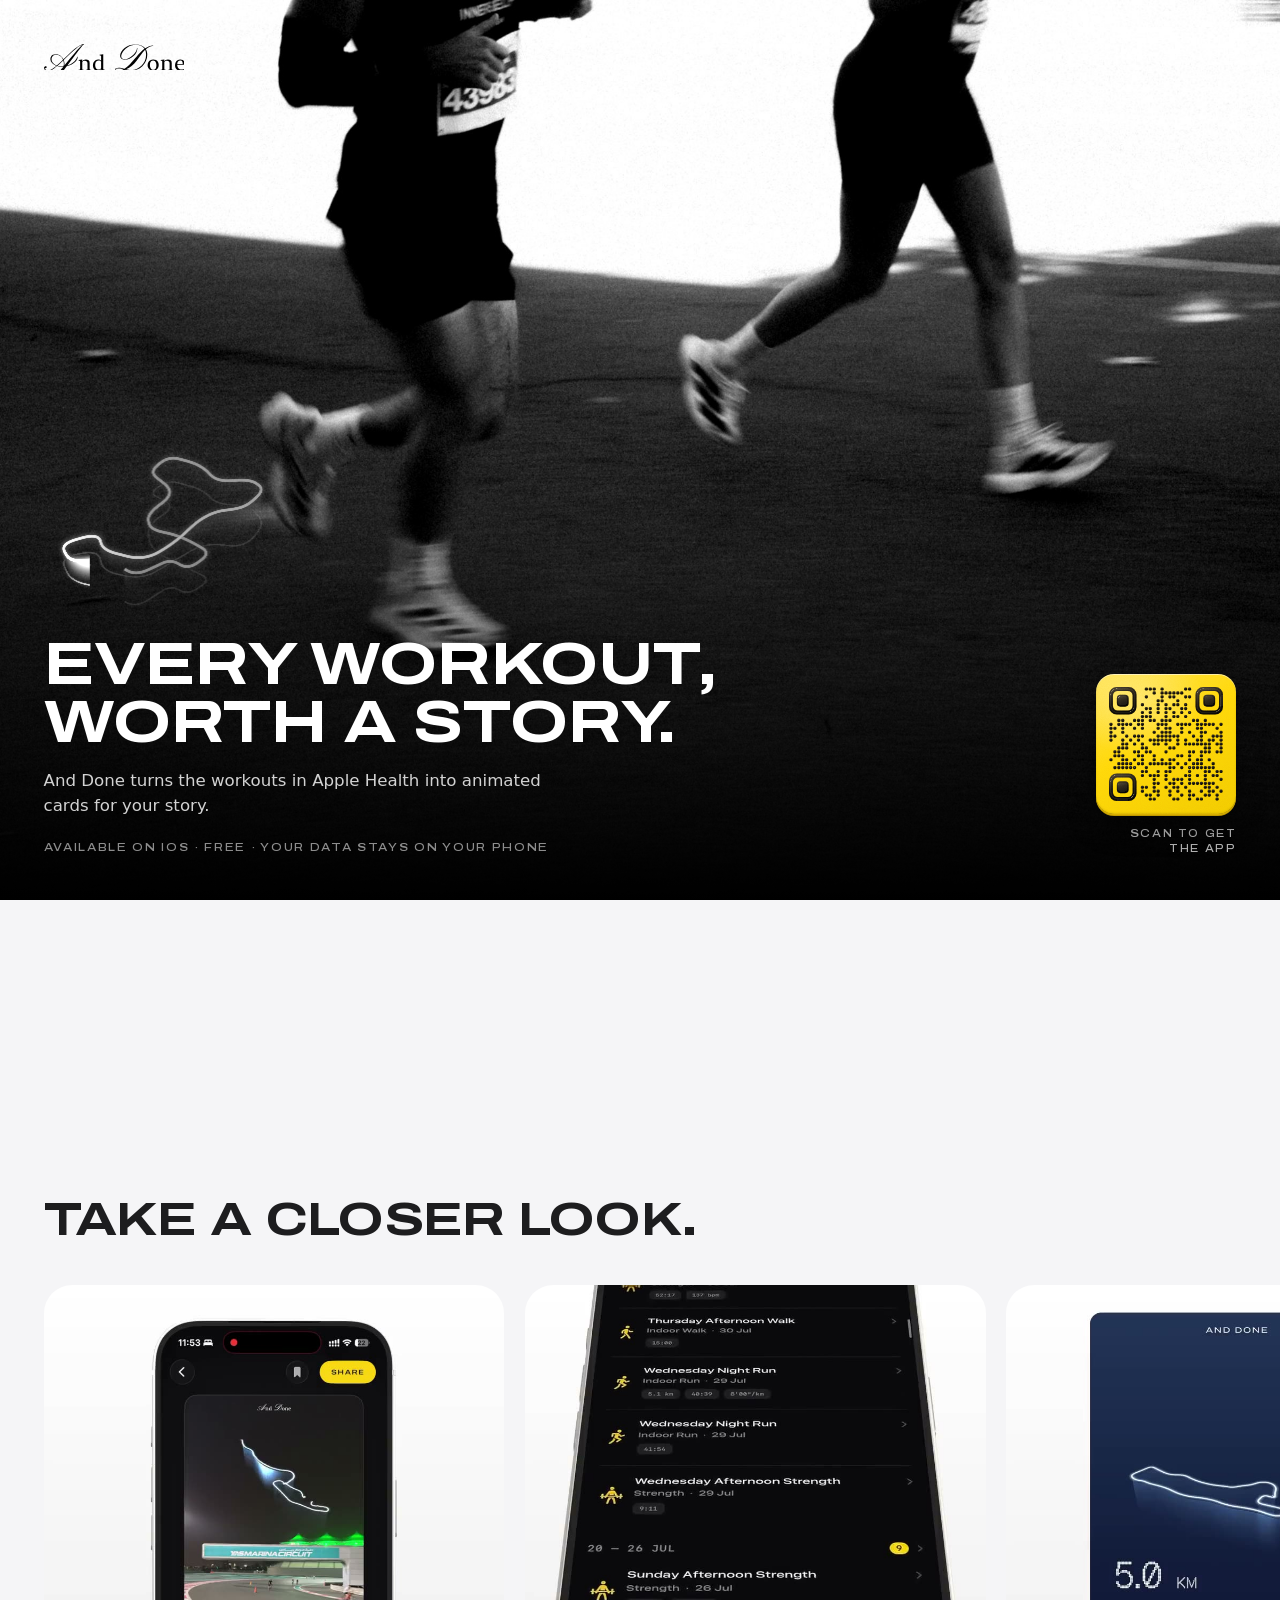
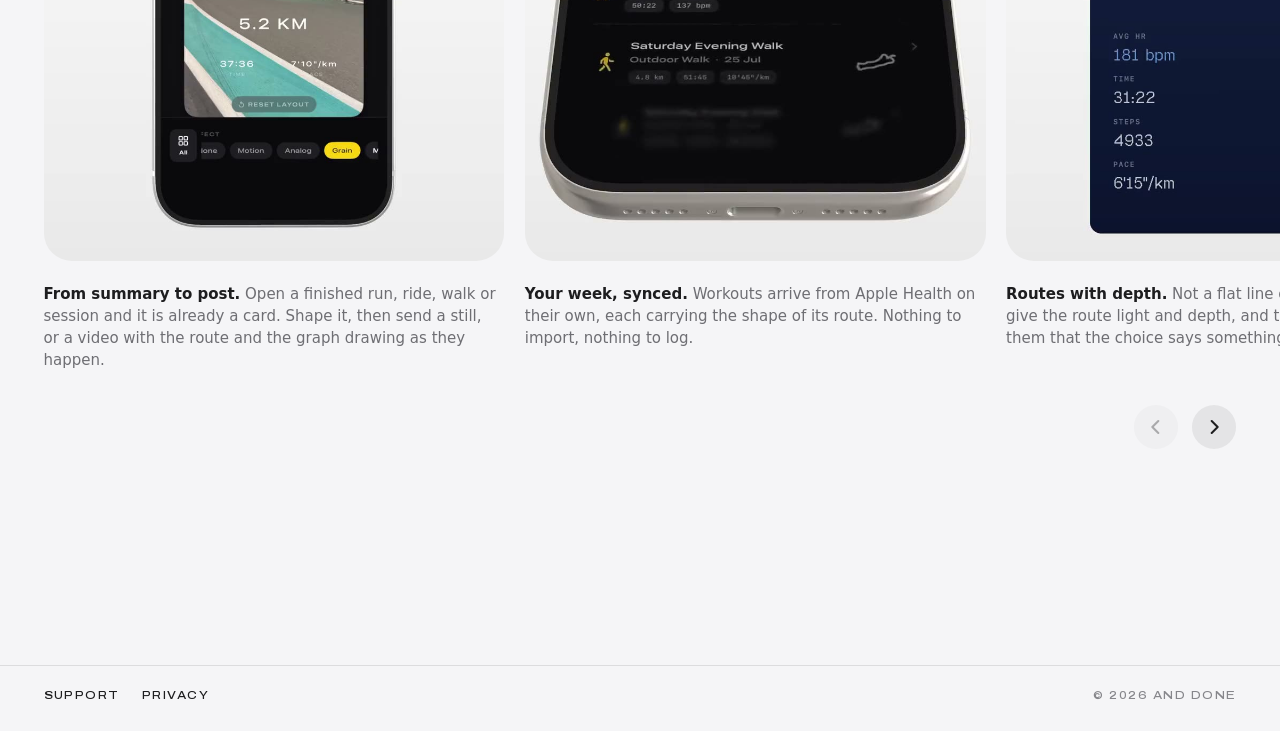
==== commit 116aab2b: "The QR and the yellow button now go to the App Store And Done Club 1.2.0 is live on the App Store, s" ====
--- a/index.html
+++ b/index.html
@@ -35,8 +35,8 @@
   <canvas class="route" aria-hidden="true"></canvas>
   <h1>Every workout, worth a&nbsp;story.</h1>
   <p class="sub">And Done turns the workouts in Apple&nbsp;Health into animated cards for your&nbsp;story.</p>
-  <p class="fine">Available on iOS <span aria-hidden="true">·</span> Now in beta <span aria-hidden="true">·</span> Your data stays on your&nbsp;phone</p>
-  <a class="get" href="/get">Get the beta</a>
+  <p class="fine">Available on iOS <span aria-hidden="true">·</span> Free <span aria-hidden="true">·</span> Your data stays on your&nbsp;phone</p>
+  <a class="get" href="/get">Get the app</a>
 </div>
 
 <aside class="qr" aria-label="Get the app on your iPhone">
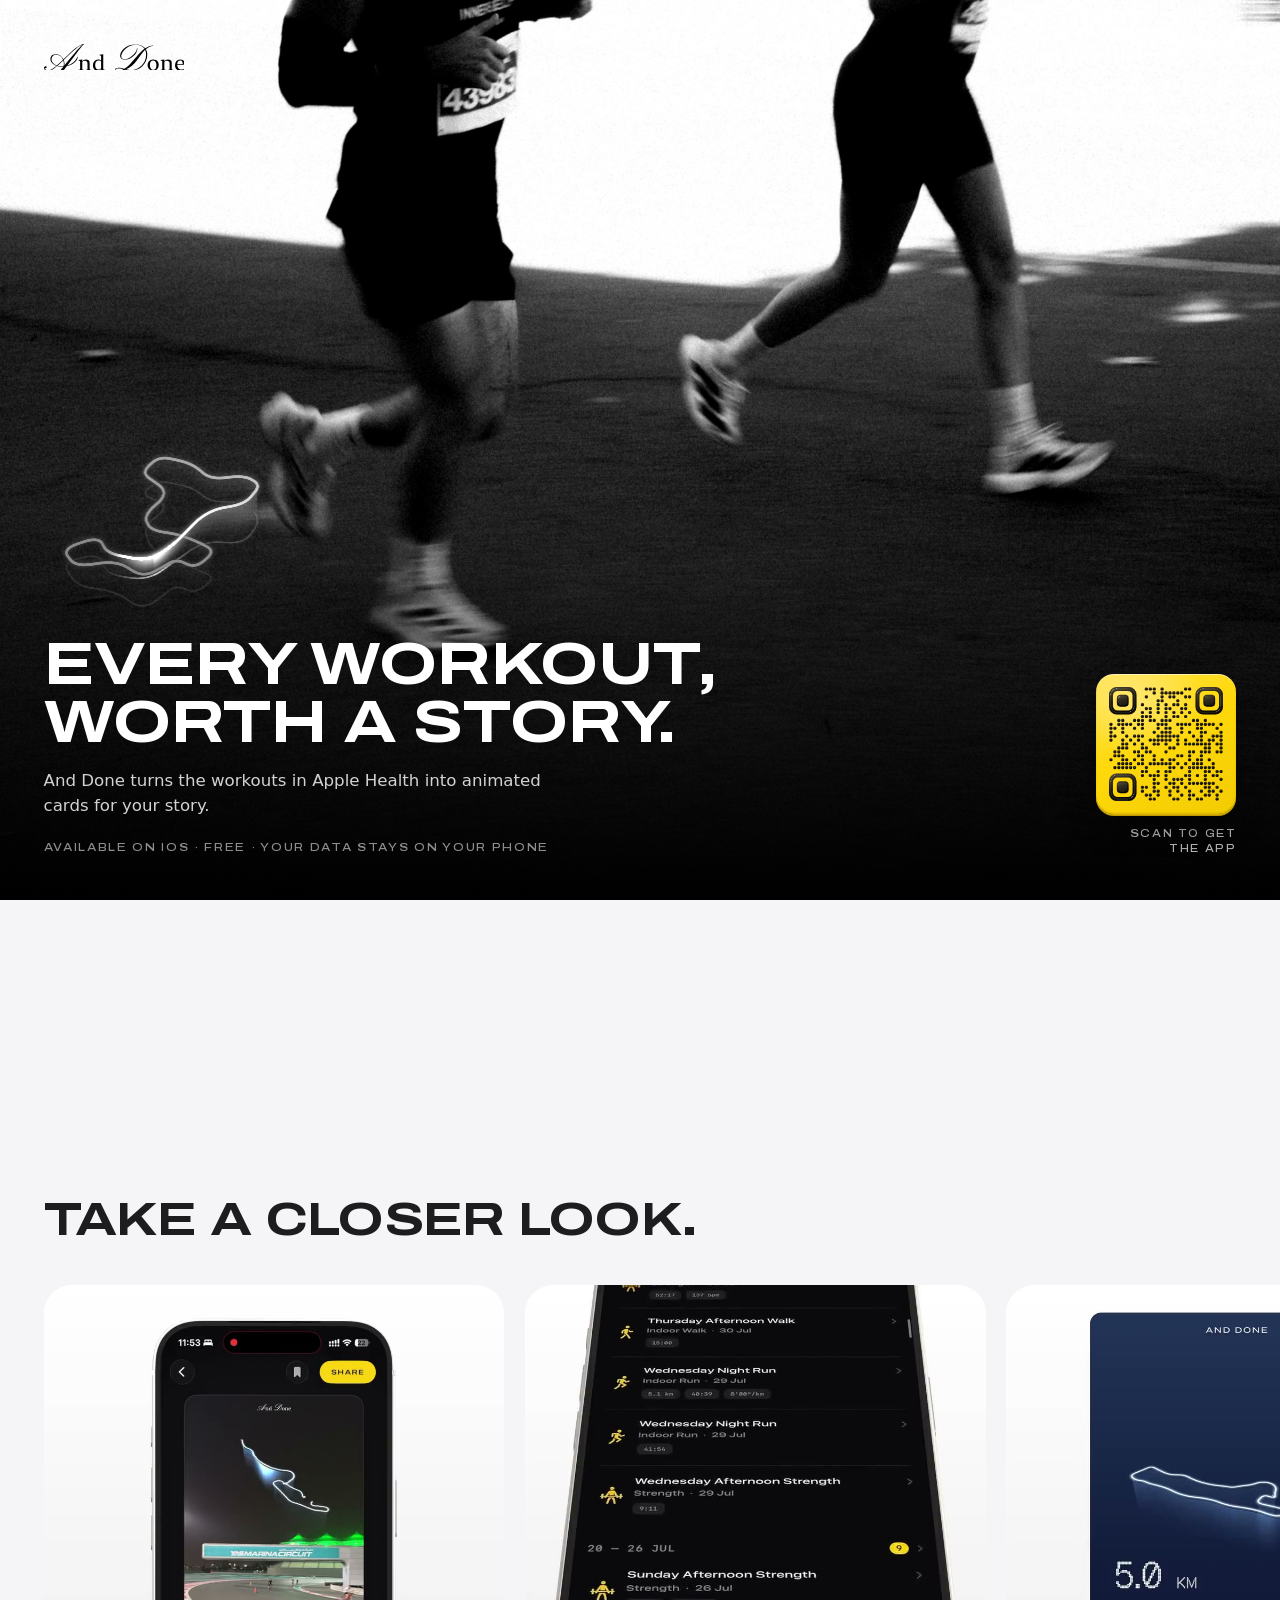
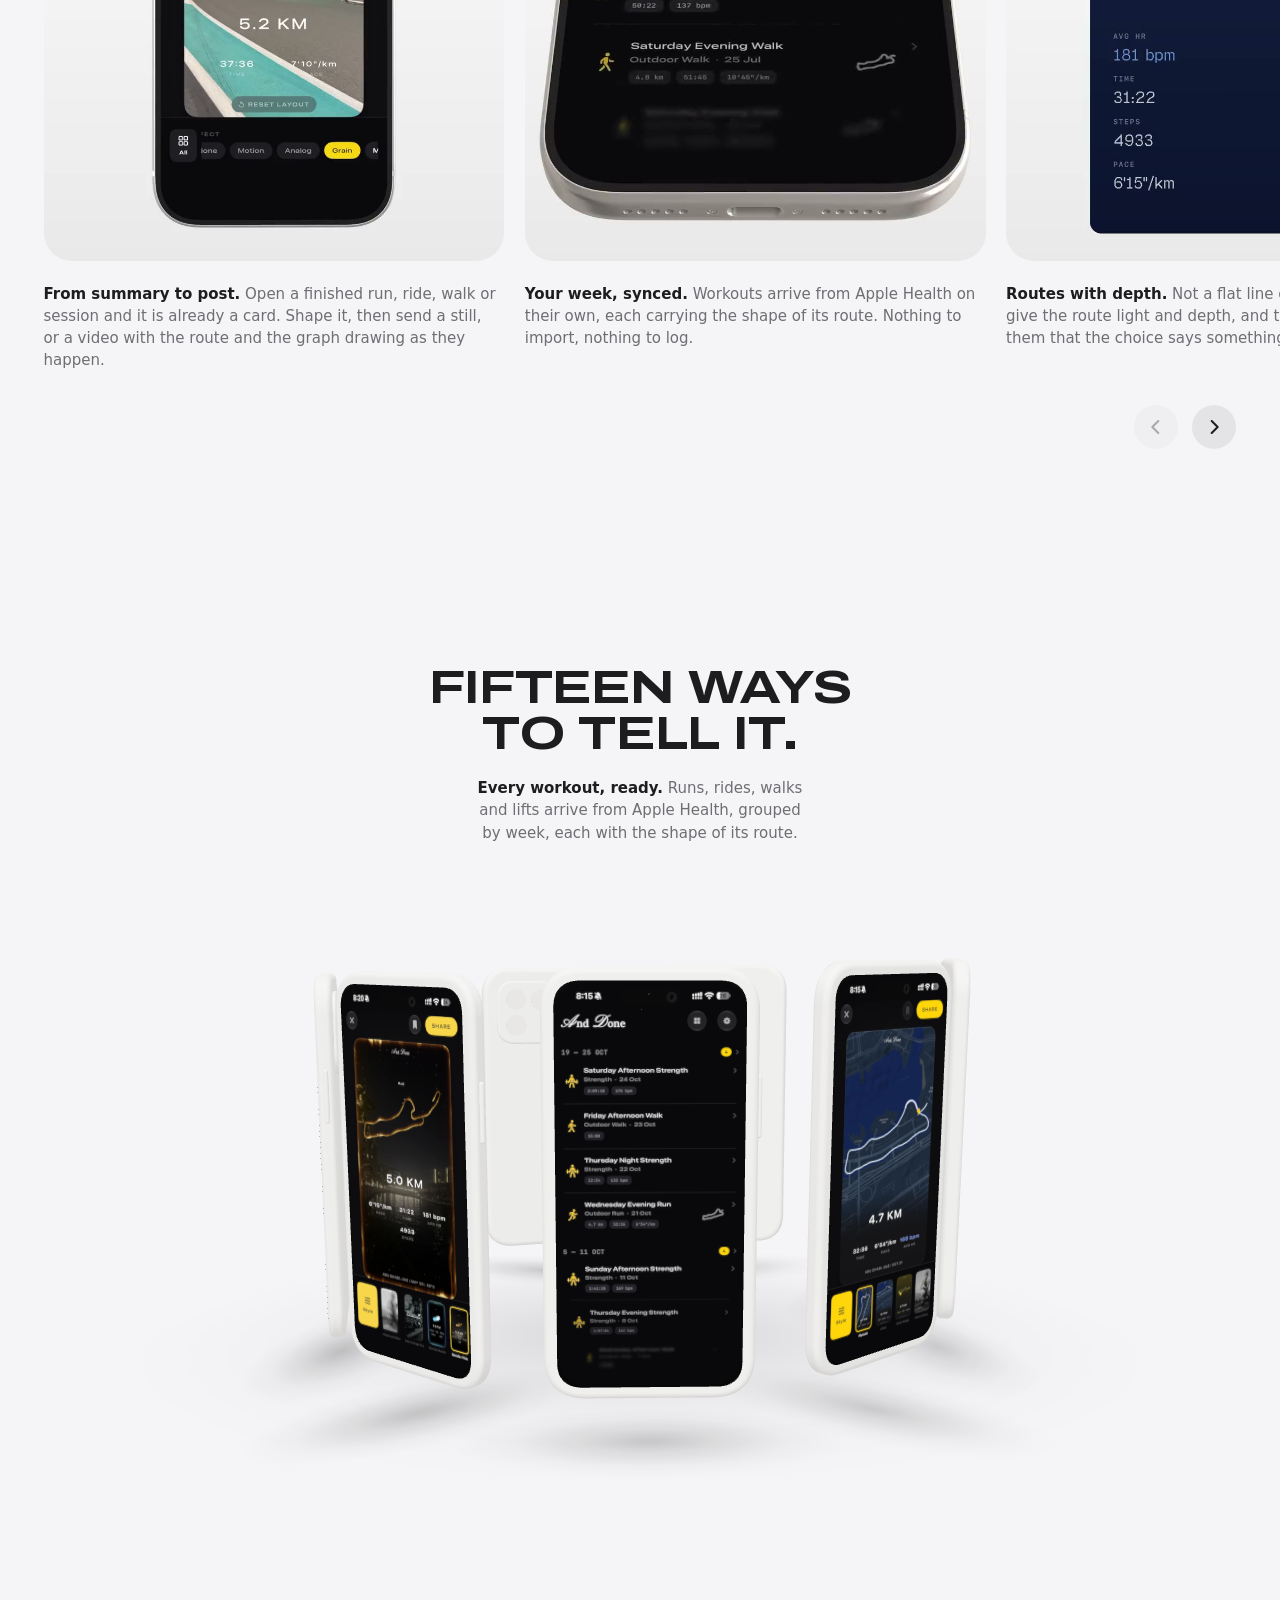
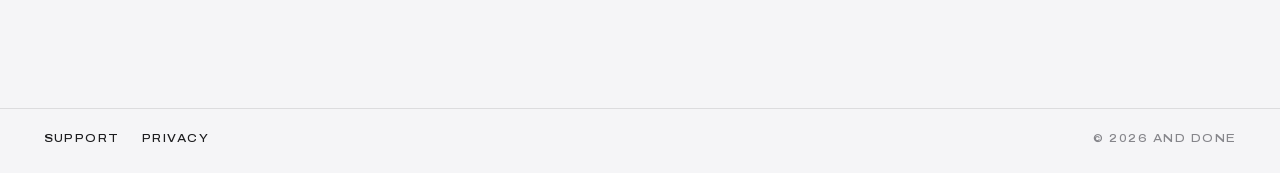
==== commit 18b54bff: "Fifteen ways to tell it: the screens on a ring of clay phones A third section after the highlights: " ====
--- a/index.html
+++ b/index.html
@@ -16,10 +16,12 @@
 <link rel="icon" href="/assets/favicon.png">
 <link rel="apple-touch-icon" href="/assets/apple-touch-icon.png">
 <link rel="preload" as="image" href="/assets/runners.jpg" imagesrcset="/assets/runners-1200.jpg 1200w, /assets/runners.jpg 2000w" imagesizes="100vw">
-<link rel="stylesheet" href="/assets/site.css?v=c919afe7">
+<link rel="stylesheet" href="/assets/site.css?v=b6a8c315">
 <script src="/assets/route.js?v=ce124c8b" defer></script>
 <script src="/assets/qr.js?v=8fd623a8" defer></script>
-<script src="/assets/rail.js?v=80ce36a2" defer></script>
+<script src="/assets/rail.js?v=122db3dd" defer></script>
+<script type="importmap">{ "imports": { "three": "/assets/vendor/three.module.min.js" } }</script>
+<script type="module" src="/assets/showcase.js?v=d289ac46"></script>
 </head>
 <body class="landing">
 <main>
@@ -104,6 +106,14 @@
     <button class="rail-btn" type="button" data-dir="1" aria-label="Next"><svg viewBox="0 0 24 24" aria-hidden="true"><path d="M9.5 5.5 16 12l-6.5 6.5"/></svg></button>
   </div>
 </section>
+
+<section class="showcase" aria-labelledby="showcase-title">
+  <div class="showcase-head">
+    <h2 id="showcase-title">Fifteen ways to tell it.</h2>
+    <p class="showcase-cap"><strong>Every workout, ready.</strong> Runs, rides, walks and lifts arrive from Apple Health, grouped by week, each with the shape of its route.</p>
+  </div>
+  <div class="clay" aria-label="And Done screens on clay phones, turning on a ring. Drag to spin."></div>
+</section>
 </main>
 
 <footer class="landing-foot">
--- a/assets/site.css
+++ b/assets/site.css
@@ -544,7 +544,56 @@
 .rail-btn:focus-visible { outline: 2px solid #1d1d1f; outline-offset: 3px; }
 .rail-btn svg { width: 22px; height: 22px; fill: none; stroke: currentColor; stroke-width: 2.2; stroke-linecap: round; stroke-linejoin: round; }
 
+/* "Fifteen ways to tell it": the screens on clay phones, turning on a ring
+   (showcase.js, clay.js). It follows the highlights on the same ground, so
+   their bottom padding is the gap between the two. The caption sits right
+   under the heading and changes with the phone facing you. */
+.showcase {
+  padding: 0 0 clamp(168px, 24vh, 288px);
+  background: #F5F5F7;
+  color: #1d1d1f;
+}
+.showcase-head { max-width: 760px; margin: 0 auto; padding: 0 var(--gutter); text-align: center; }
+.showcase-head h2 {
+  margin: 0;
+  font-family: var(--expanded);
+  font-stretch: 125%;
+  font-weight: 700;
+  font-size: clamp(28px, 3.6vw, 52px);
+  line-height: 1;
+  letter-spacing: -0.015em;
+  text-transform: uppercase;
+  text-wrap: balance;
+}
+.showcase-cap {
+  margin: 20px auto 0;
+  max-width: 32em;
+  min-height: 3em;  /* two lines, so the ring below never jumps */
+  font-family: var(--sans);
+  font-size: clamp(15px, 1.15vw, 17px);
+  line-height: 1.47;
+  color: #6e6e73;
+  text-wrap: balance;
+  transition: opacity 0.25s;
+}
+.showcase-cap strong { color: #1d1d1f; font-weight: 600; }
+.clay {
+  position: relative;
+  height: clamp(460px, 70vh, 740px);
+  margin-top: clamp(8px, 2vh, 24px);
+  cursor: grab;
+  touch-action: pan-y;
+  user-select: none;
+  -webkit-user-select: none;
+}
+.clay.dragging { cursor: grabbing; }
+.clay canvas { display: block; width: 100%; height: 100%; }
+/* Without WebGL: the bare screens in a plain row. */
+.clay.flat { display: flex; gap: 16px; overflow-x: auto; height: auto; padding: 24px var(--gutter); cursor: auto; }
+.clay.flat img { width: 180px; flex: none; border-radius: 22px; }
+
 @media (max-width: 760px) {
   .highlights { --card-w: 78vw; --card-h: calc(78vw * 1.25); }
+  .clay { height: 62vh; }
   .rail-media { border-radius: 22px; }
 }
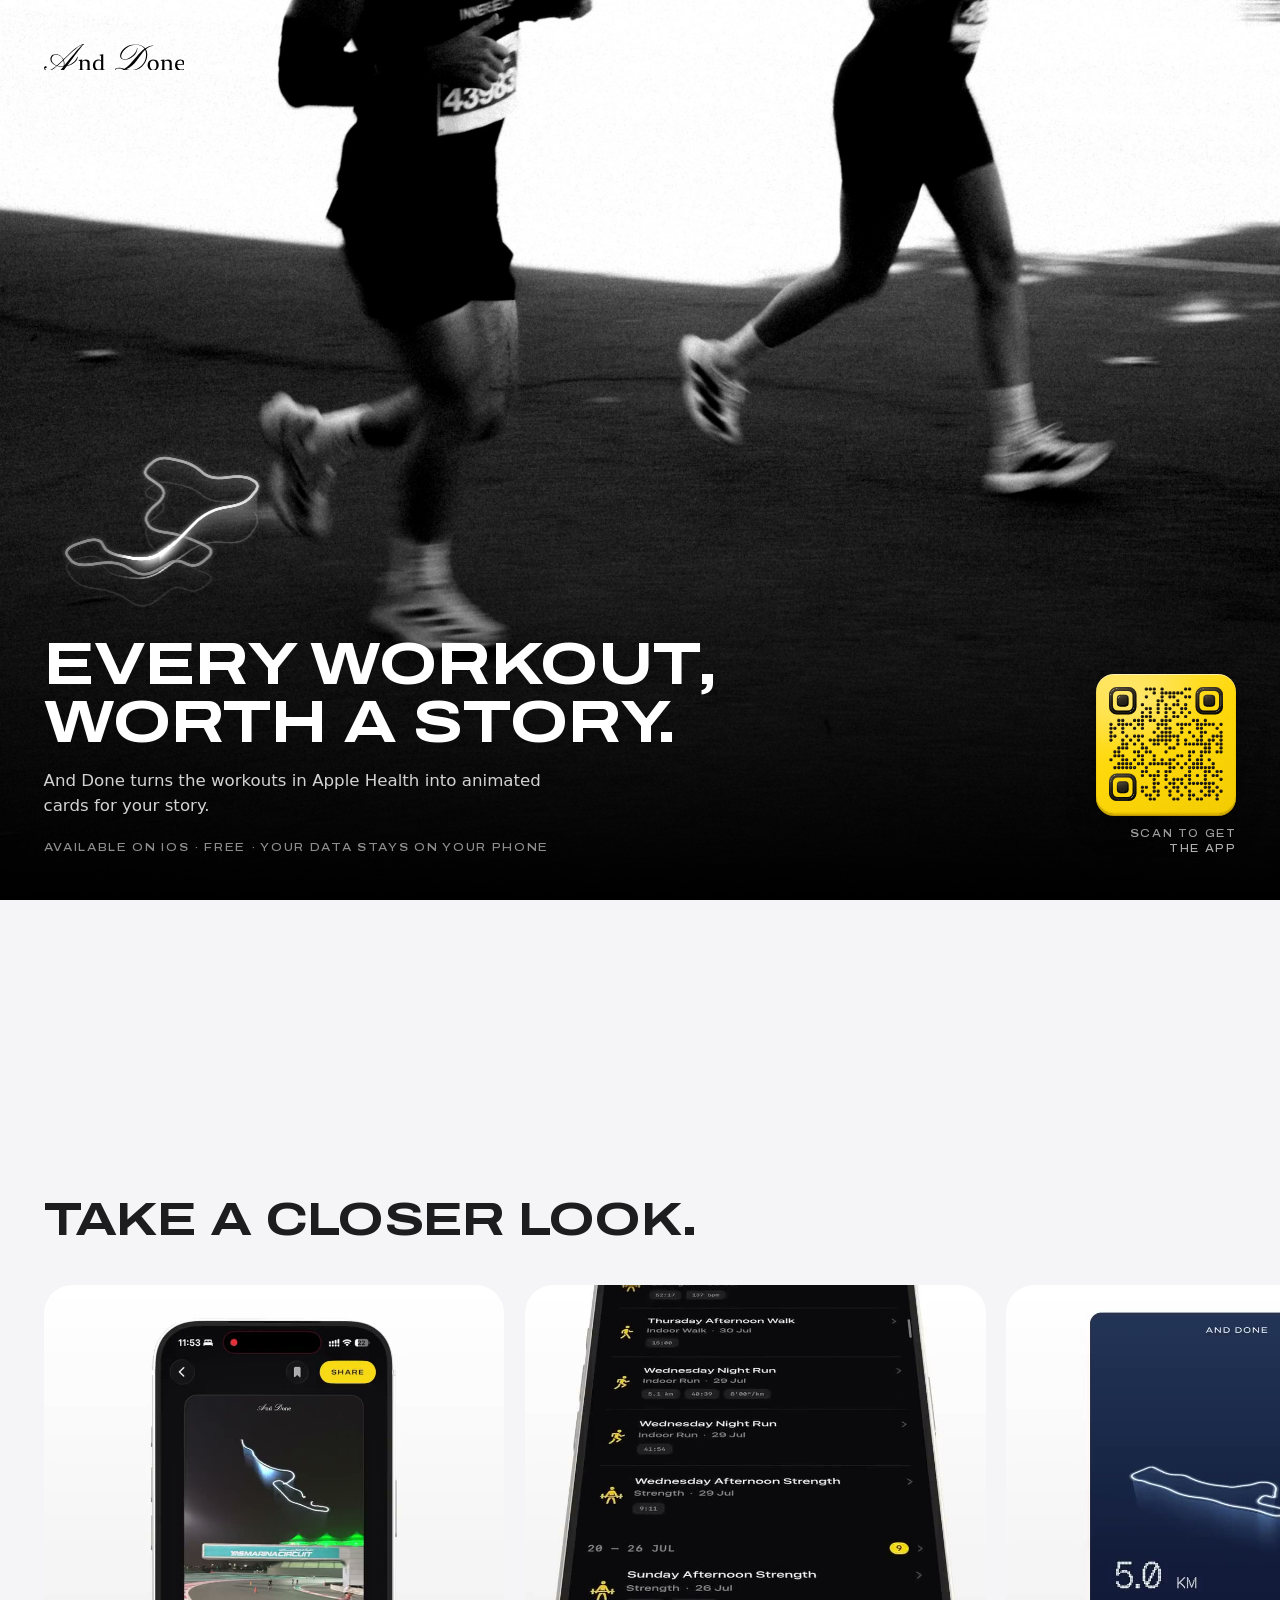
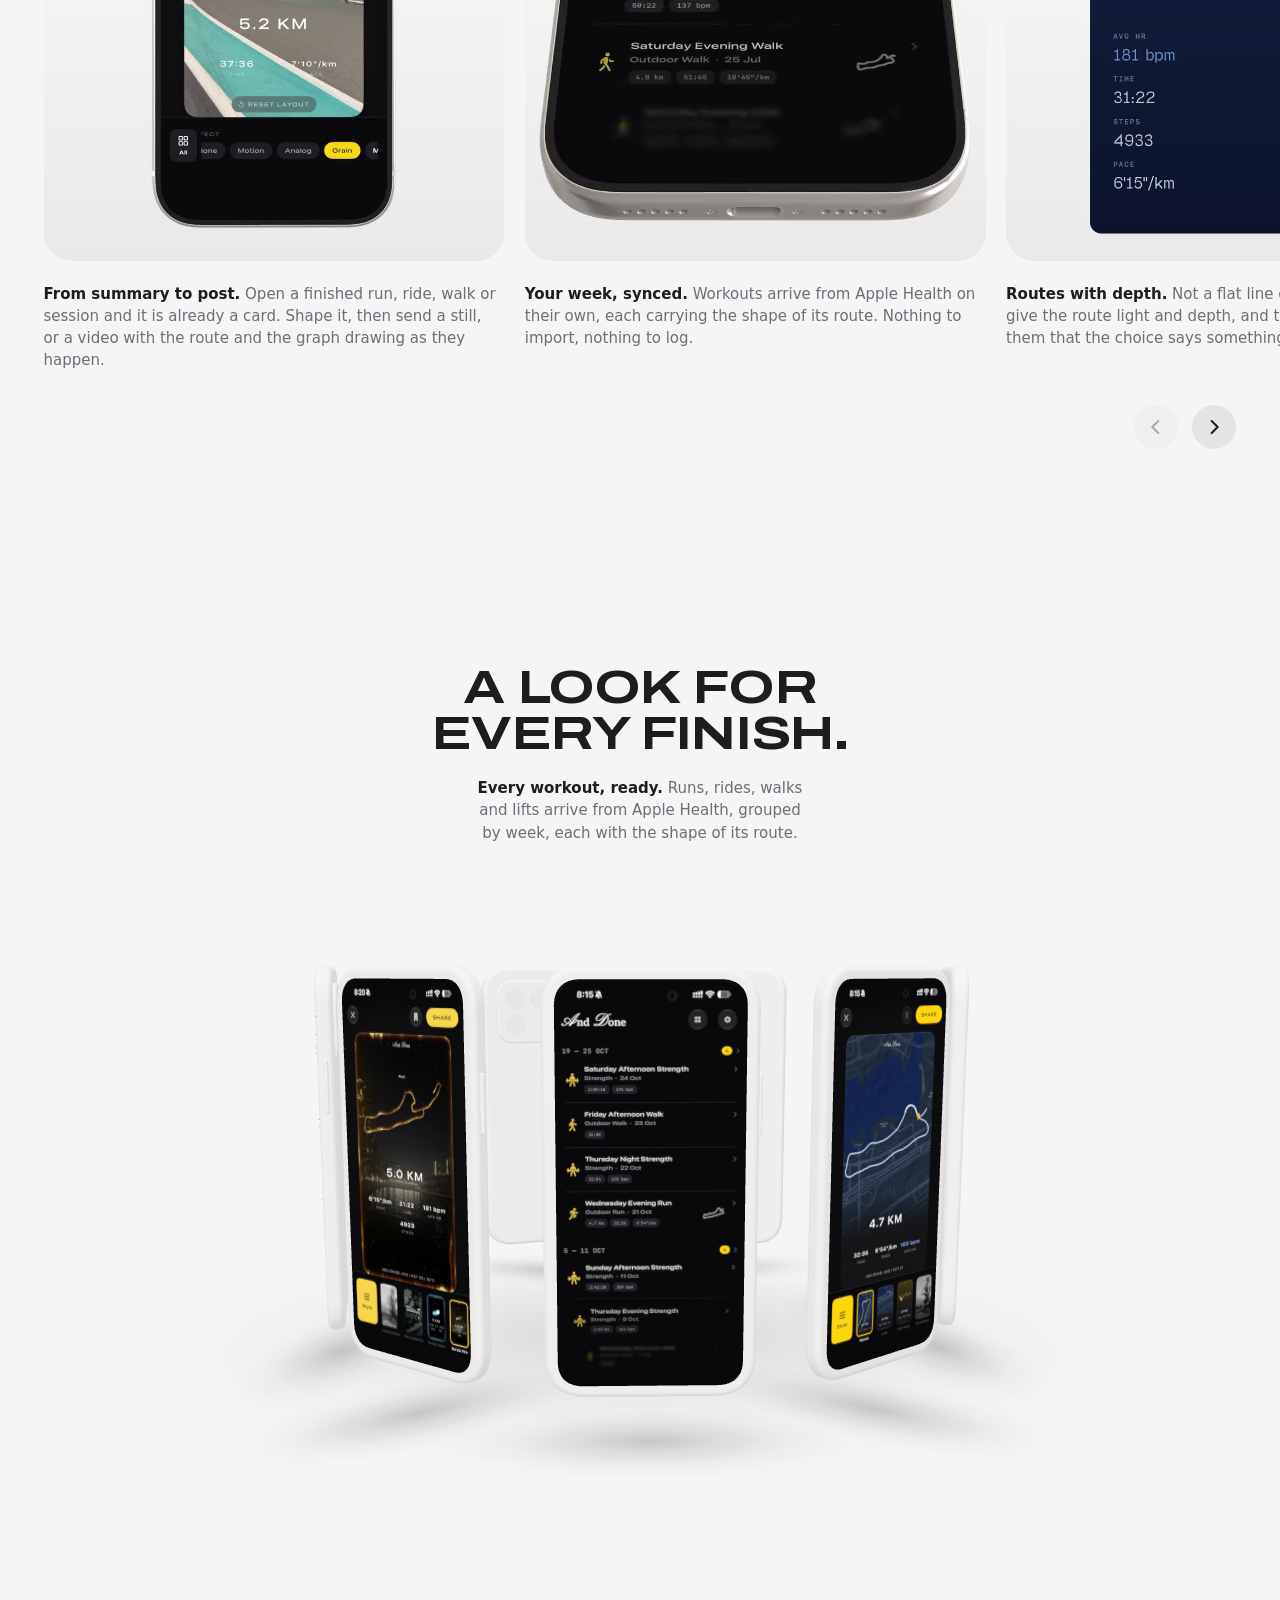
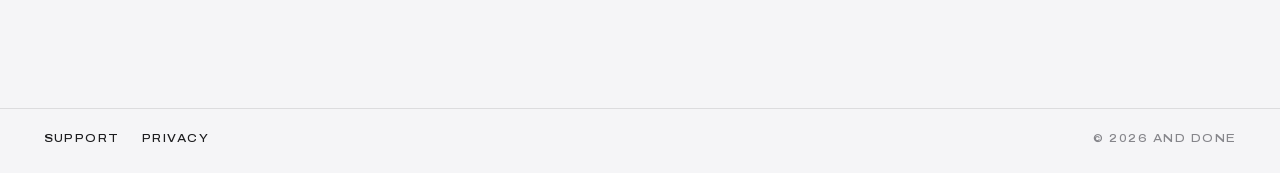
==== commit 9cb87aa3: "The clay section's heading: A look for every finish. "Fifteen ways to tell it" capped the count, and" ====
--- a/index.html
+++ b/index.html
@@ -16,12 +16,12 @@
 <link rel="icon" href="/assets/favicon.png">
 <link rel="apple-touch-icon" href="/assets/apple-touch-icon.png">
 <link rel="preload" as="image" href="/assets/runners.jpg" imagesrcset="/assets/runners-1200.jpg 1200w, /assets/runners.jpg 2000w" imagesizes="100vw">
-<link rel="stylesheet" href="/assets/site.css?v=b6a8c315">
+<link rel="stylesheet" href="/assets/site.css?v=b94c8451">
 <script src="/assets/route.js?v=ce124c8b" defer></script>
 <script src="/assets/qr.js?v=8fd623a8" defer></script>
 <script src="/assets/rail.js?v=122db3dd" defer></script>
 <script type="importmap">{ "imports": { "three": "/assets/vendor/three.module.min.js" } }</script>
-<script type="module" src="/assets/showcase.js?v=d289ac46"></script>
+<script type="module" src="/assets/showcase.js?v=b94f4d22"></script>
 </head>
 <body class="landing">
 <main>
@@ -109,7 +109,7 @@
 
 <section class="showcase" aria-labelledby="showcase-title">
   <div class="showcase-head">
-    <h2 id="showcase-title">Fifteen ways to tell it.</h2>
+    <h2 id="showcase-title">A look for every finish.</h2>
     <p class="showcase-cap"><strong>Every workout, ready.</strong> Runs, rides, walks and lifts arrive from Apple Health, grouped by week, each with the shape of its route.</p>
   </div>
   <div class="clay" aria-label="And Done screens on clay phones, turning on a ring. Drag to spin."></div>
--- a/assets/site.css
+++ b/assets/site.css
@@ -544,7 +544,7 @@
 .rail-btn:focus-visible { outline: 2px solid #1d1d1f; outline-offset: 3px; }
 .rail-btn svg { width: 22px; height: 22px; fill: none; stroke: currentColor; stroke-width: 2.2; stroke-linecap: round; stroke-linejoin: round; }
 
-/* "Fifteen ways to tell it": the screens on clay phones, turning on a ring
+/* "A look for every finish": the screens on clay phones, turning on a ring
    (showcase.js, clay.js). It follows the highlights on the same ground, so
    their bottom padding is the gap between the two. The caption sits right
    under the heading and changes with the phone facing you. */
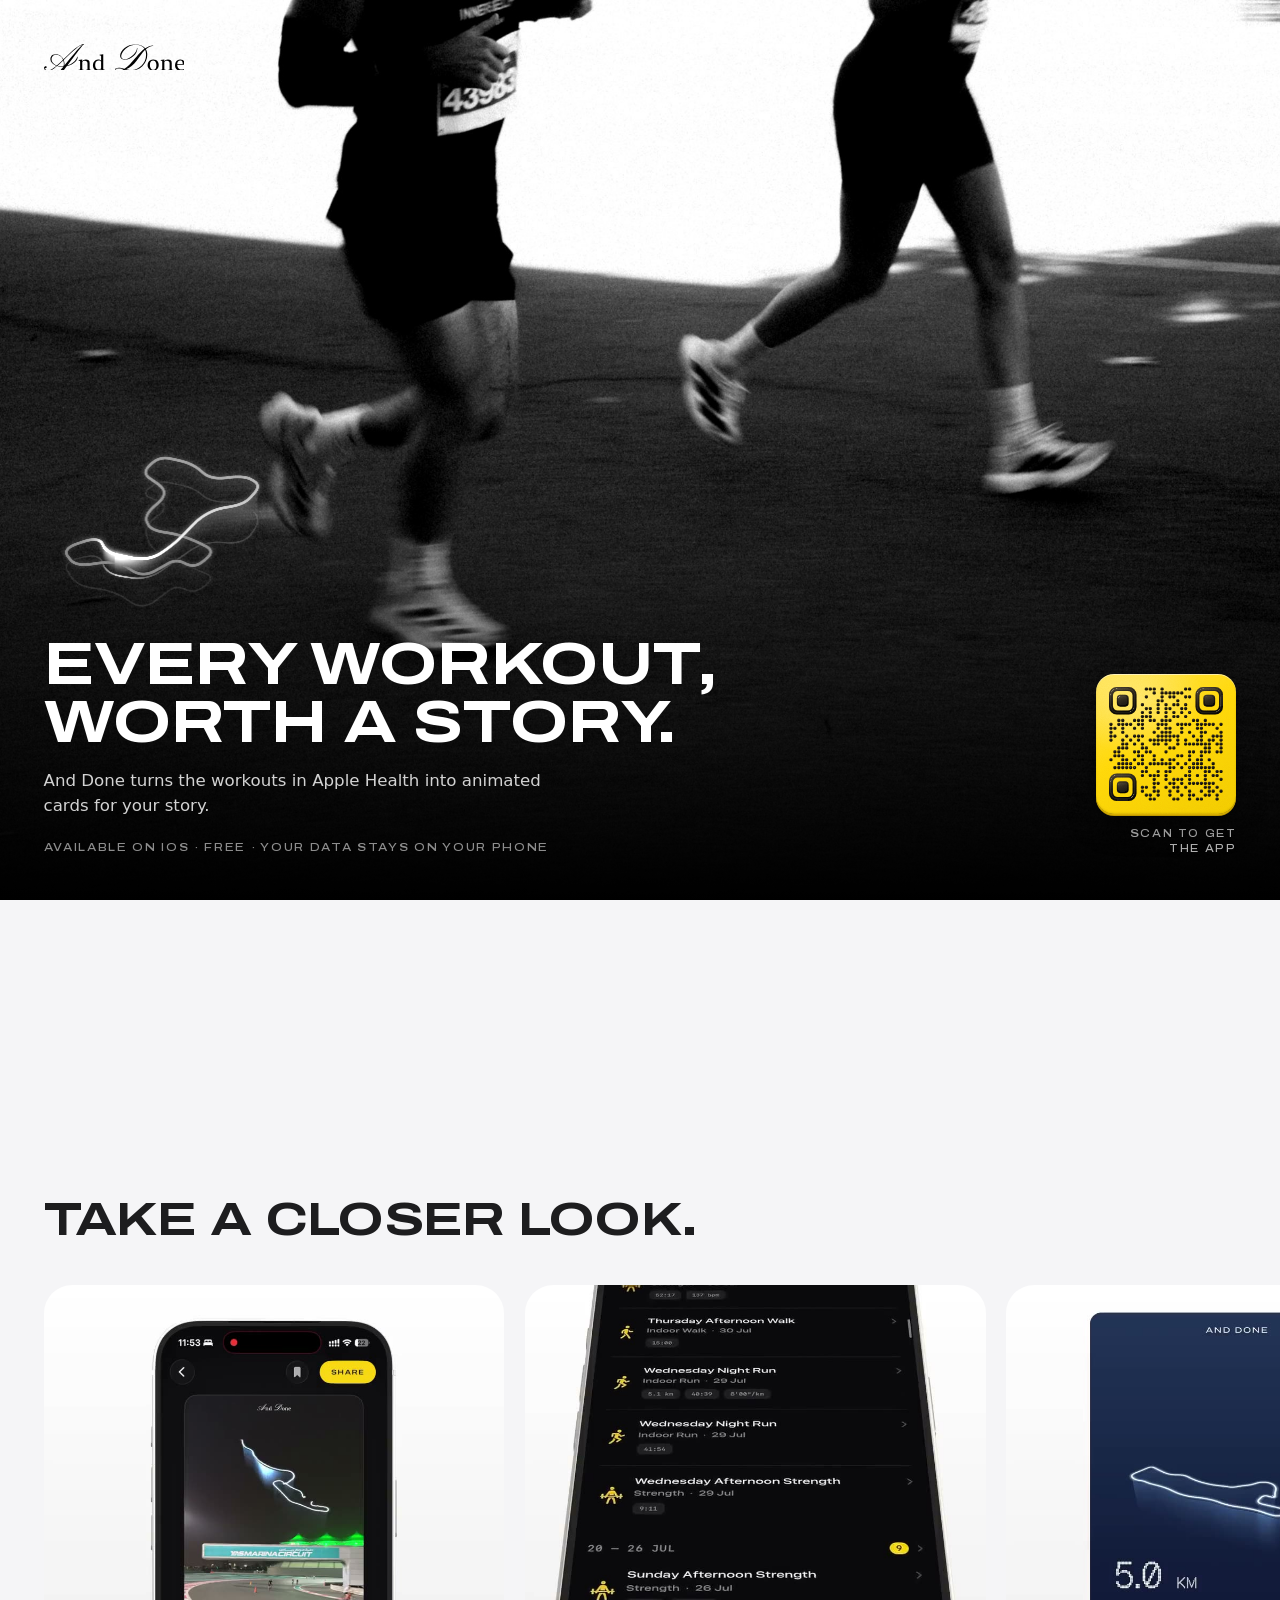
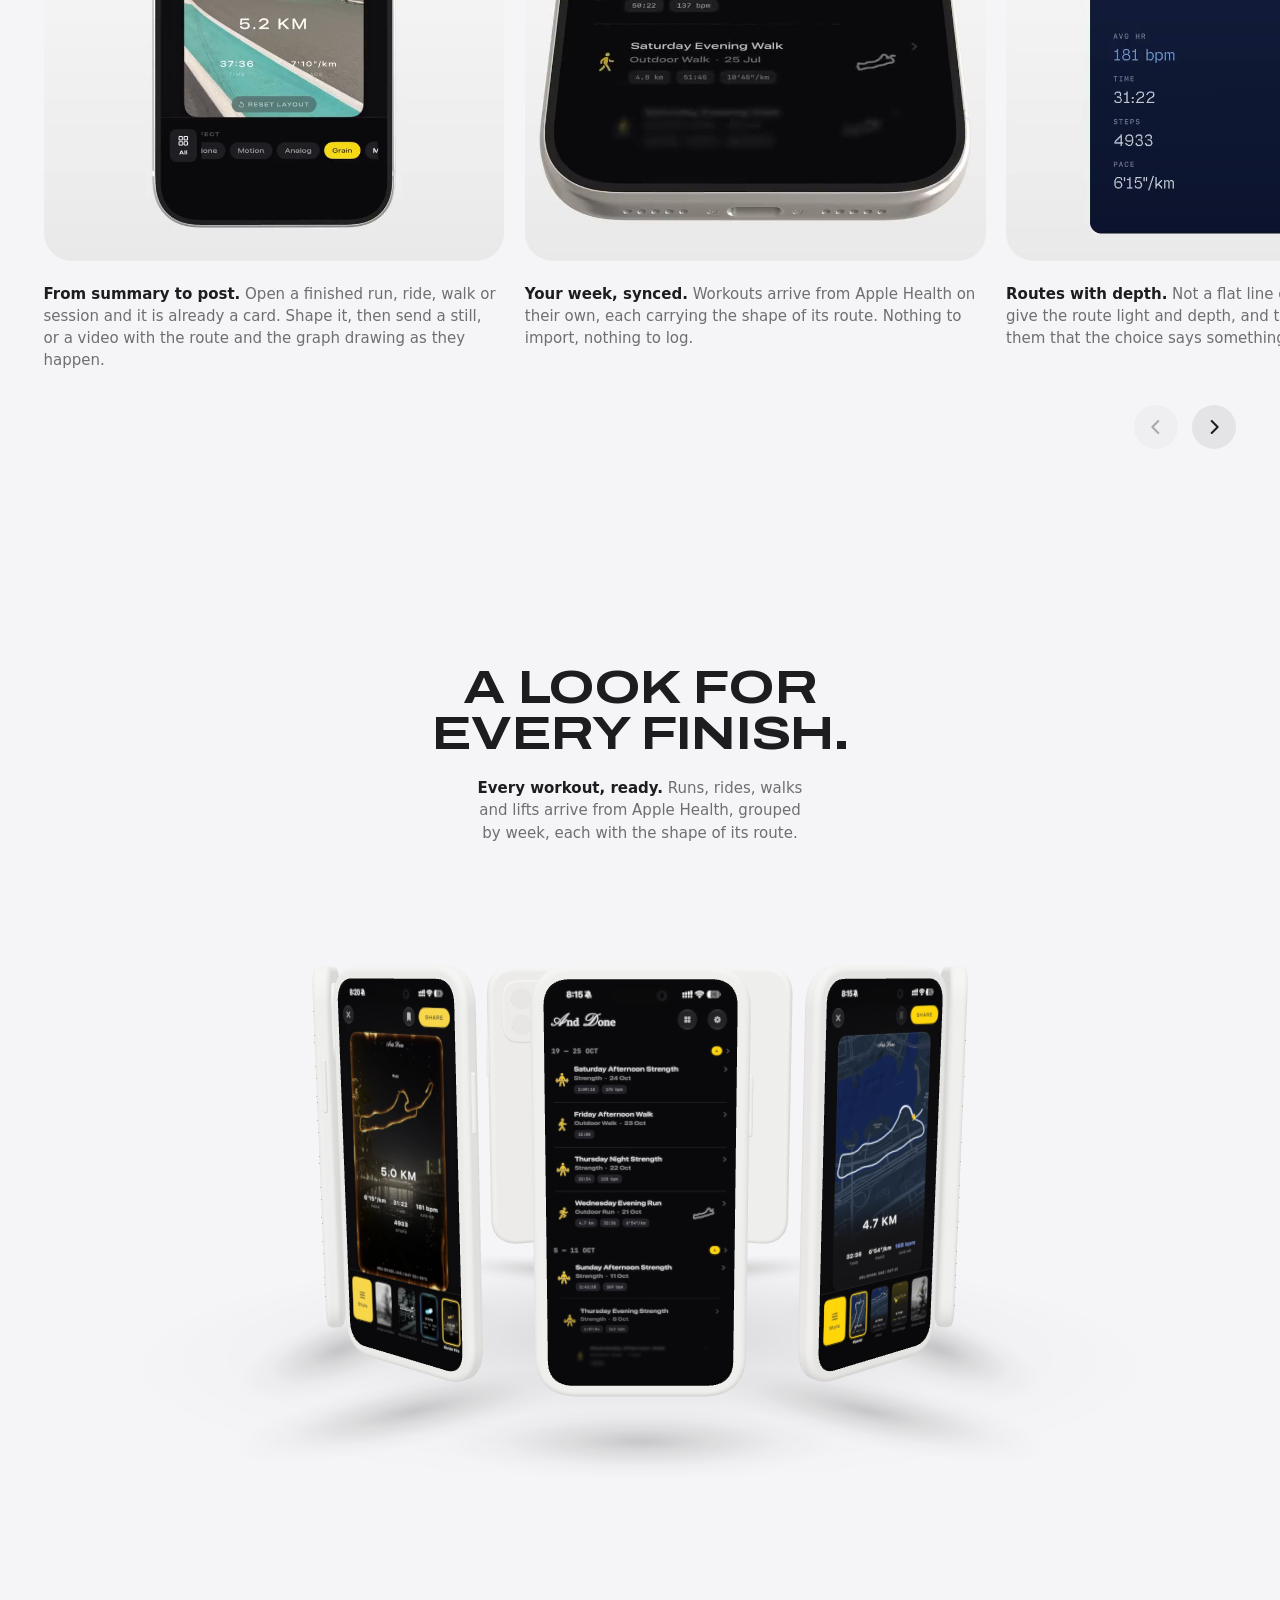
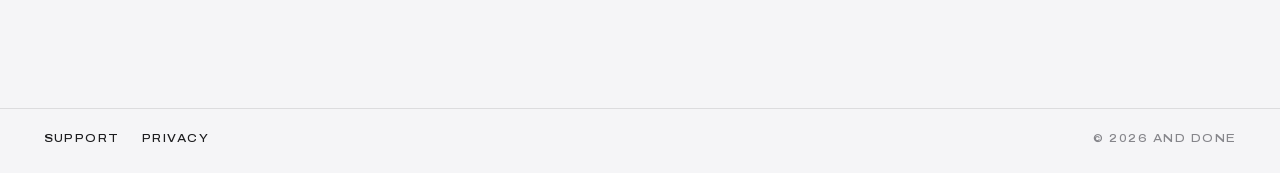
==== commit f04baea4: "The clay 3D loads once the first screen is in, not on approach On a slow connection the 3D could arr" ====
--- a/index.html
+++ b/index.html
@@ -21,7 +21,7 @@
 <script src="/assets/qr.js?v=8fd623a8" defer></script>
 <script src="/assets/rail.js?v=122db3dd" defer></script>
 <script type="importmap">{ "imports": { "three": "/assets/vendor/three.module.min.js" } }</script>
-<script type="module" src="/assets/showcase.js?v=b94f4d22"></script>
+<script type="module" src="/assets/showcase.js?v=5d508c0b"></script>
 </head>
 <body class="landing">
 <main>
